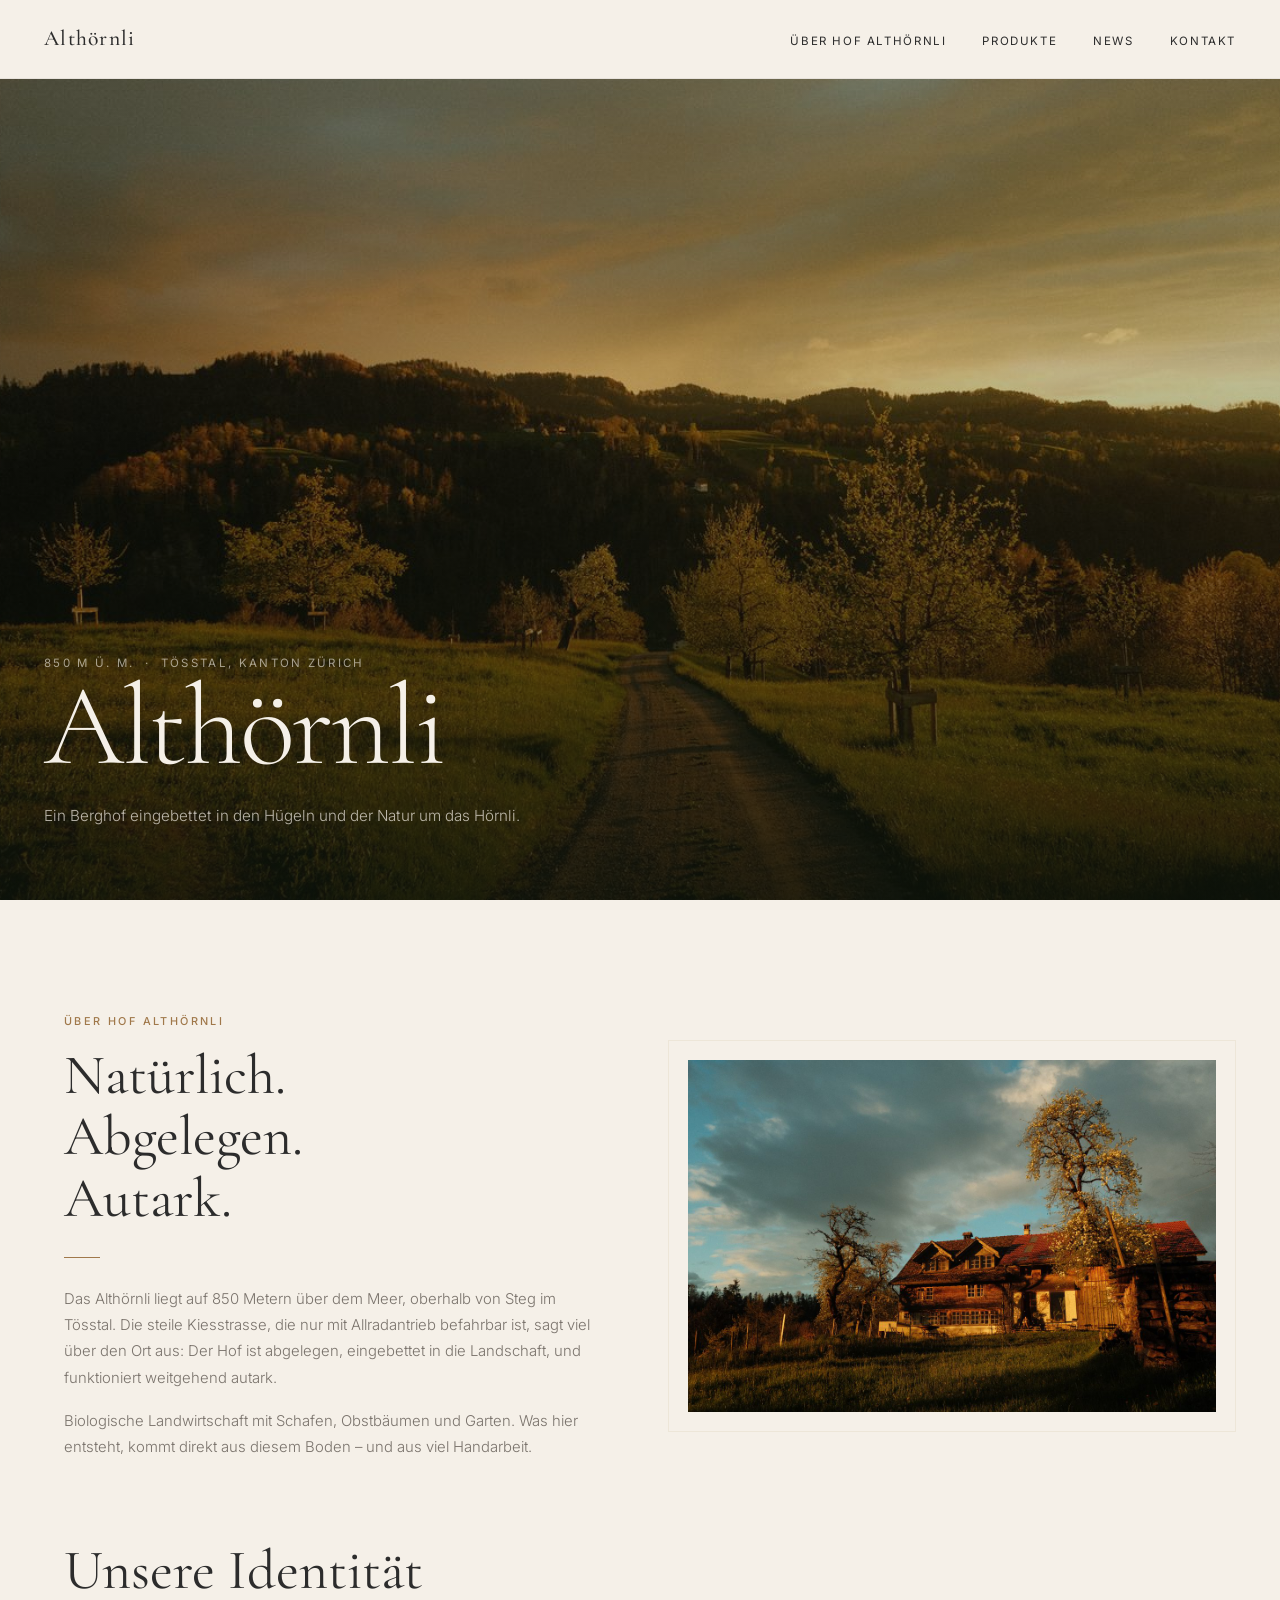
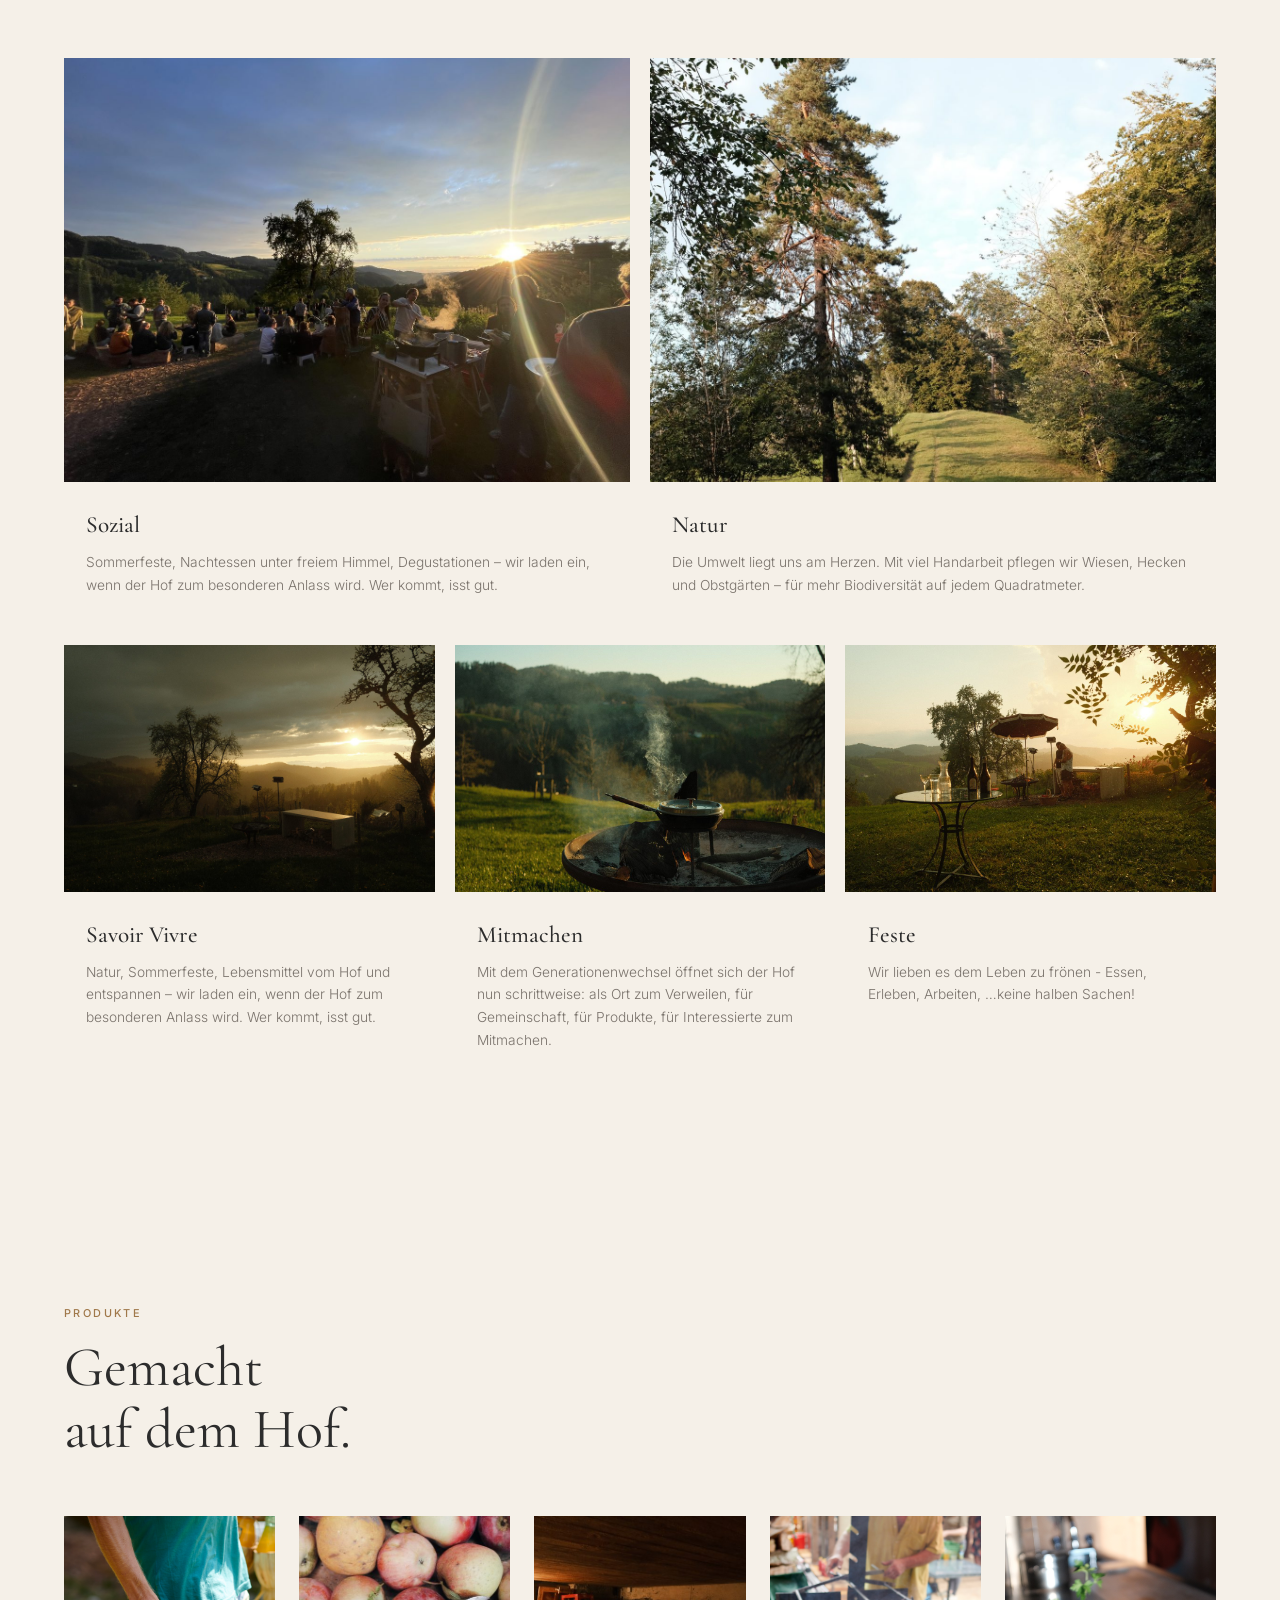
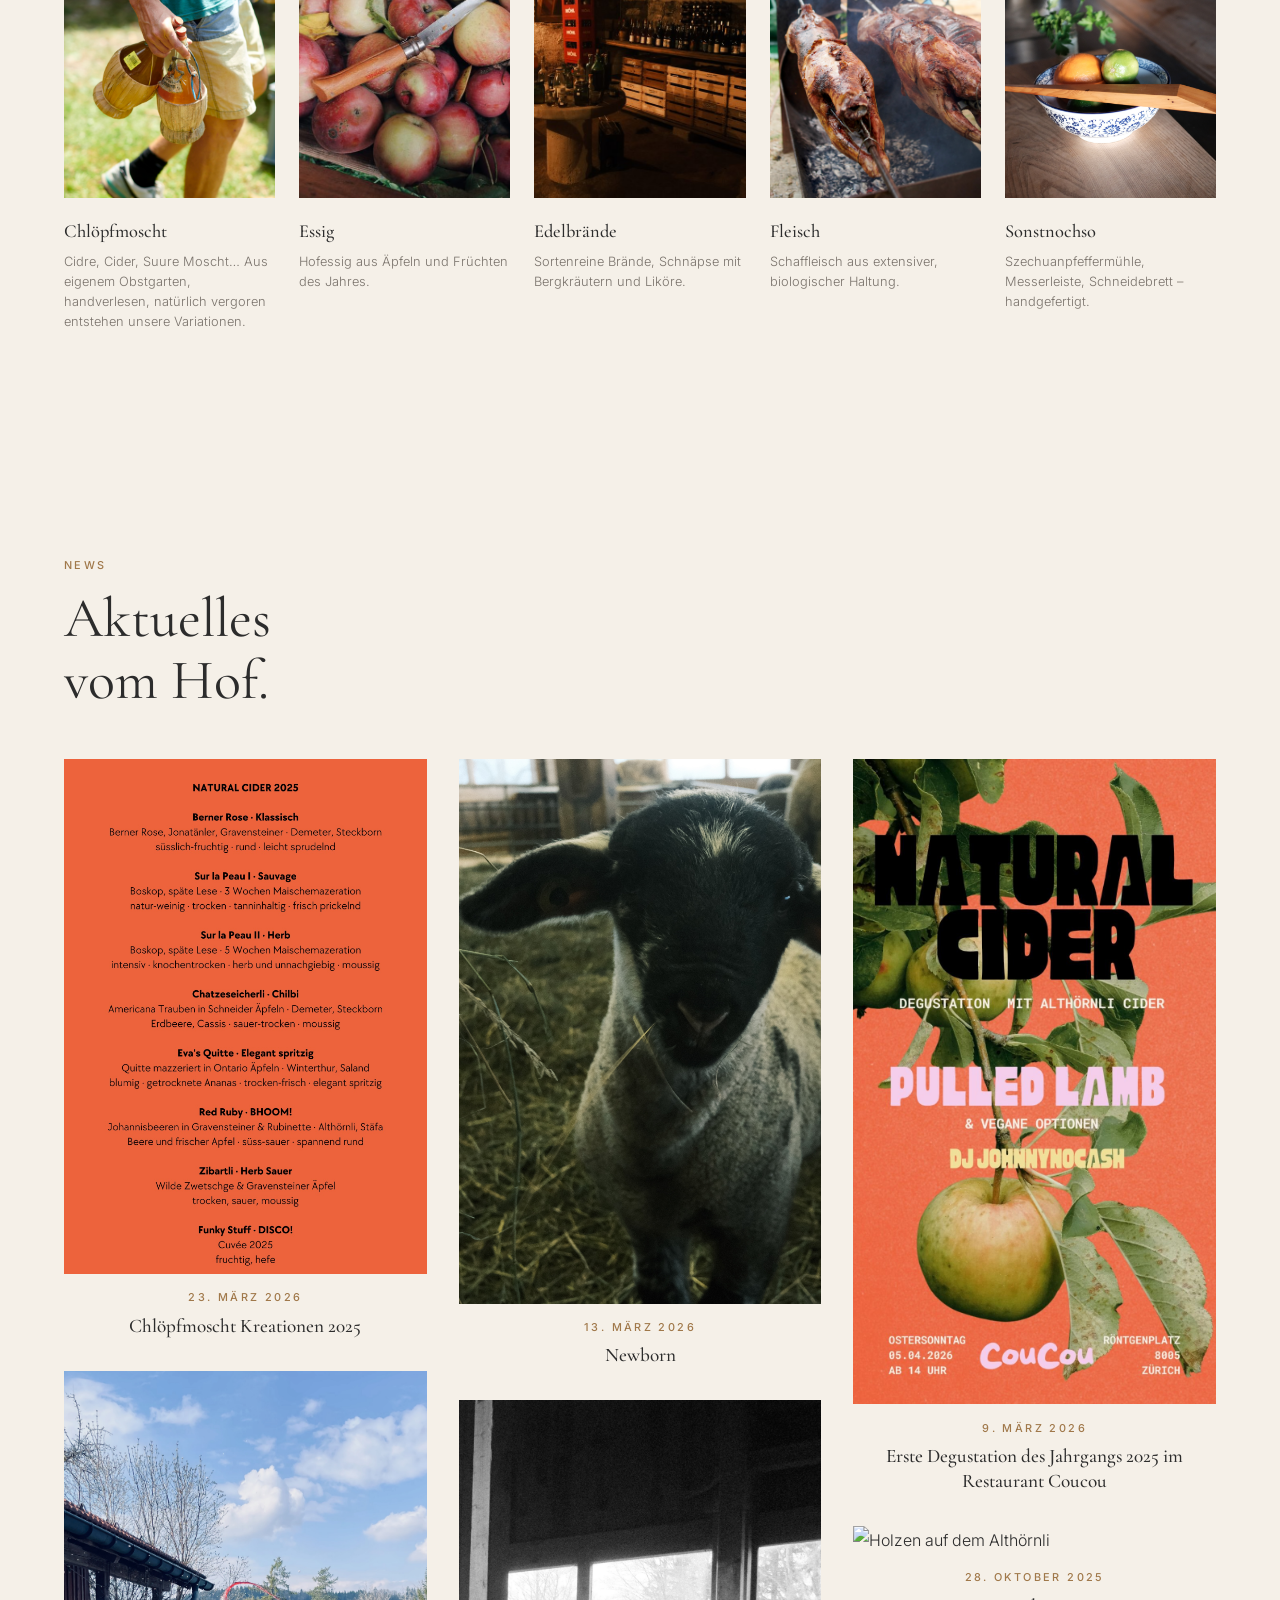
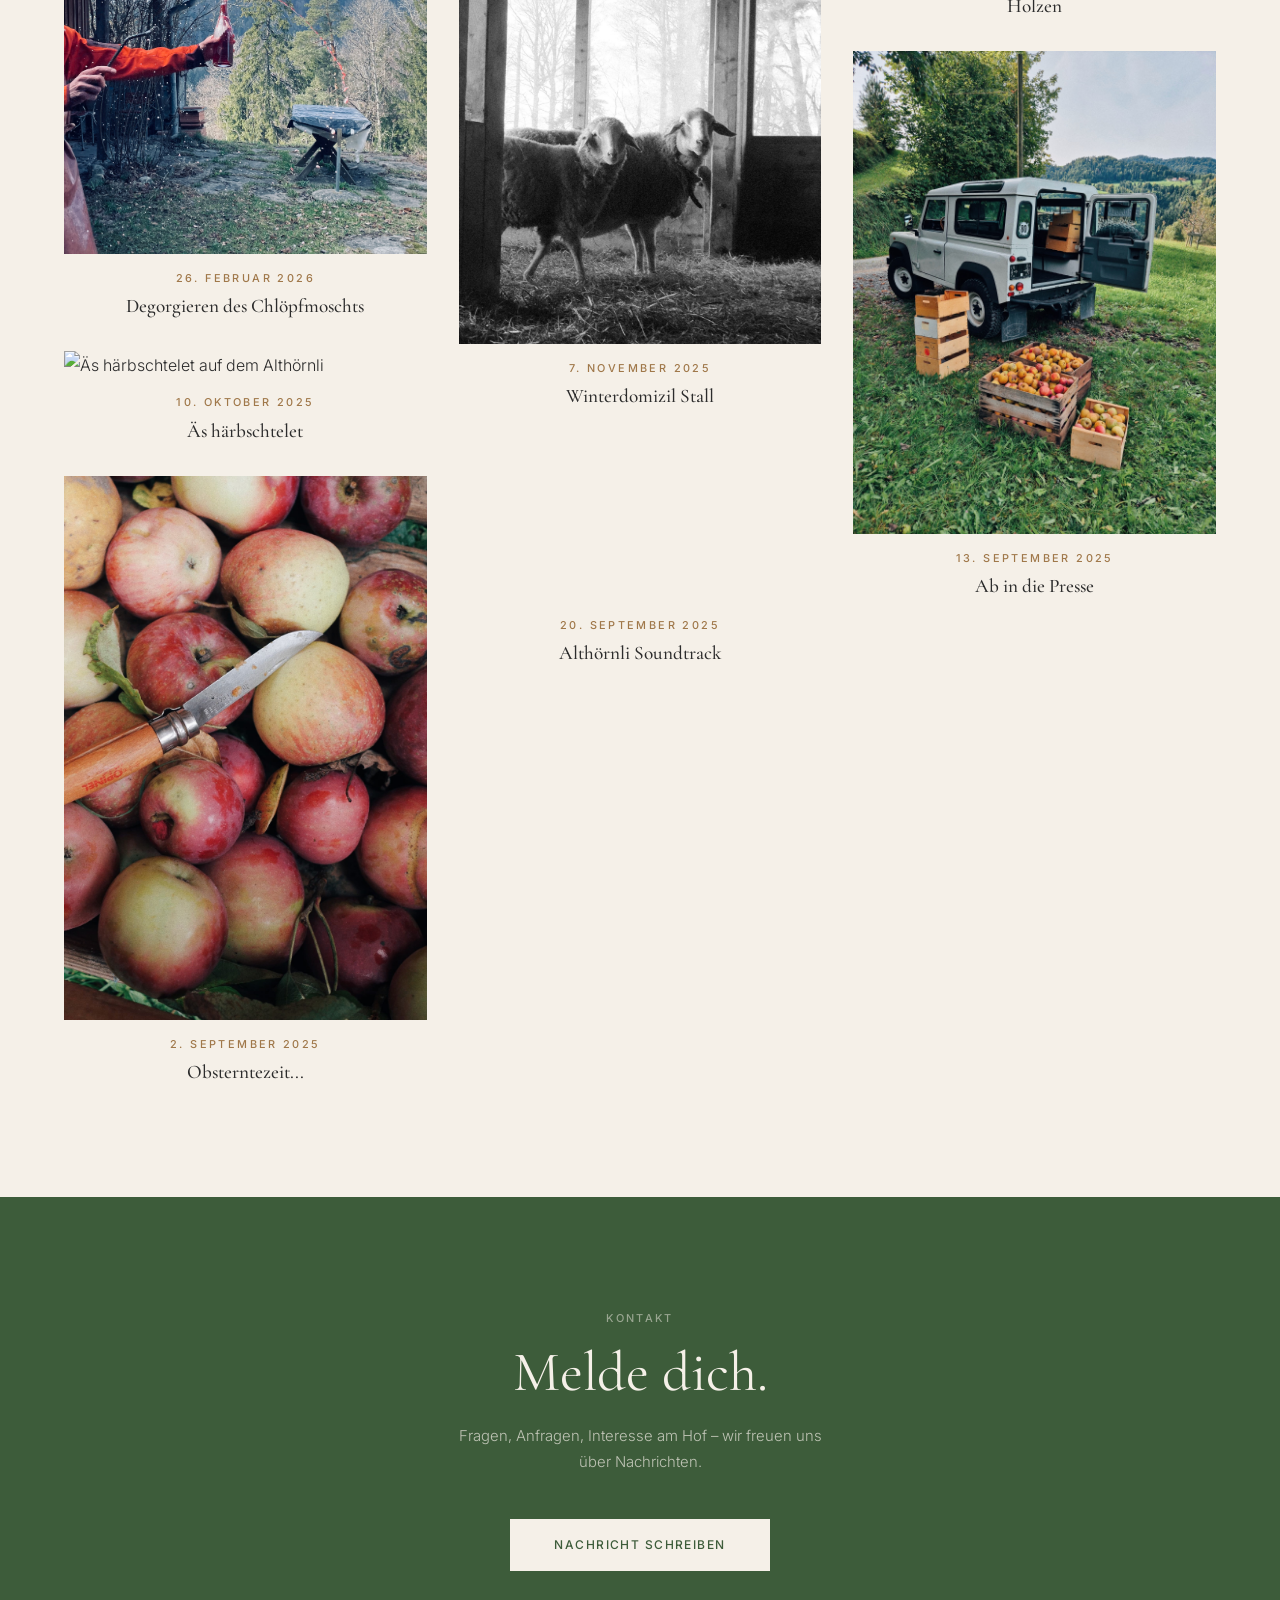
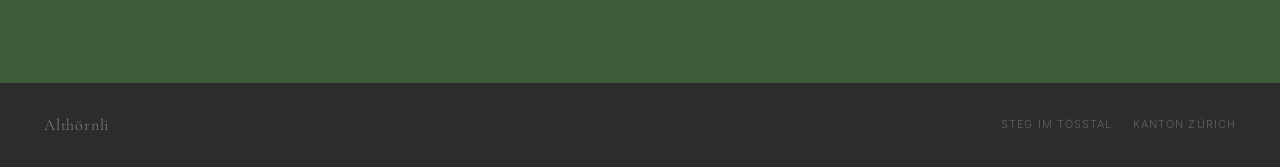
==== index.html @ 7e82c1b3 "Remove 'Hof als Ort zum Verweilen' eyebrow label Co-Authored-By: Claude Sonnet 4.6 <noreply@anthropi" ====
<!DOCTYPE html>
<html lang="de">
<head>
  <meta charset="UTF-8">
  <meta name="viewport" content="width=device-width, initial-scale=1.0">
  <title>Althörnli – Berghof im Tösstal</title>
  <link href="https://fonts.googleapis.com/css2?family=Cormorant+Garamond:ital,wght@0,300;0,400;0,500;0,600;1,300;1,400&family=Inter:wght@300;400;500&display=swap" rel="stylesheet">
  <link rel="stylesheet" href="css/style.css">
</head>
<body>

  <!-- ─ NAV ──────────────────────────────── -->
  <nav>
    <a href="#top" class="nav-logo">Althörnli</a>
    <ul class="nav-links">
      <li><a href="#hof">Über Hof Althörnli</a></li>
      <li><a href="#produkte">Produkte</a></li>
      <li><a href="#news">News</a></li>
      <li><a href="#kontakt">Kontakt</a></li>
    </ul>
    <button class="nav-hamburger" aria-label="Menü öffnen" aria-expanded="false" aria-controls="nav-links">
      <span></span><span></span><span></span>
    </button>
  </nav>


  <!-- ─ HERO ─────────────────────────────── -->
  <div class="hero" id="top">
    <div class="hero-img">
      <img src="images/hero-toesstal.jpg" alt="Blick über das Tösstal vom Althörnli">
    </div>
    <div class="hero-overlay"></div>
    <div class="hero-content">
      <span class="hero-eyebrow">850 m ü. M. &nbsp;·&nbsp; Tösstal, Kanton Zürich</span>
      <h1>Althörnli</h1>
      <p class="hero-sub">Ein Berghof eingebettet in den Hügeln und der Natur um das Hörnli.</p>
    </div>
  </div>


  <!-- ─ ÜBER HOF ALTHÖRNLI ────────────────── -->
  <div class="section" id="hof">
    <div class="hof-grid">
      <div class="hof-text">
        <span class="eyebrow">Über Hof Althörnli</span>
        <h2>Natürlich.<br>Abgelegen.<br>Autark.</h2>
        <div class="divider"></div>
        <p>Das Althörnli liegt auf 850 Metern über dem Meer, oberhalb von Steg im Tösstal. Die steile Kiesstrasse, die nur mit Allradantrieb befahrbar ist, sagt viel über den Ort aus: Der Hof ist abgelegen, eingebettet in die Landschaft, und funktioniert weitgehend autark.</p>
        <p>Biologische Landwirtschaft mit Schafen, Obstbäumen und Garten. Was hier entsteht, kommt direkt aus diesem Boden – und aus viel Handarbeit.</p>
      </div>
      <div class="hof-img">
        <div class="hof-img-wrap">
          <img src="images/hof-bauernhaus.jpg" alt="Das Althörnli Bauernhaus im Abendlicht">
        </div>
      </div>
    </div>
    <div class="verweilen-header">
      <h2>Unsere Identität</h2>
    </div>
    <div class="verweilen-grid">

      <div class="verweilen-card">
        <div class="verweilen-card-img">
          <img src="images/verweilen-veranstaltung.jpg" alt="Veranstaltung auf dem Althörnli">
        </div>
        <div class="verweilen-card-body">
          <h3>Sozial</h3>
          <p>Sommerfeste, Nachtessen unter freiem Himmel, Degustationen – wir laden ein, wenn der Hof zum besonderen Anlass wird. Wer kommt, isst gut.</p>
        </div>
      </div>

      <div class="verweilen-card">
        <div class="verweilen-card-img">
          <img src="images/verweilen-uebernachten.jpg" alt="Übernachten in der Natur Althörnli">
        </div>
        <div class="verweilen-card-body">
          <h3>Natur</h3>
          <p>Die Umwelt liegt uns am Herzen. Mit viel Handarbeit pflegen wir Wiesen, Hecken und Obstgärten – für mehr Biodiversität auf jedem Quadratmeter.</p>
        </div>
      </div>

      <div class="verweilen-card">
        <div class="verweilen-card-img">
          <img src="images/verweilen-hottub.jpg" alt="Hot Tub Althörnli">
        </div>
        <div class="verweilen-card-body">
          <h3>Savoir Vivre</h3>
          <p>Natur, Sommerfeste, Lebensmittel vom Hof und entspannen – wir laden ein, wenn der Hof zum besonderen Anlass wird. Wer kommt, isst gut.</p>
        </div>
      </div>

      <div class="verweilen-card">
        <div class="verweilen-card-img">
          <img src="images/verweilen-sommerbeiz.jpg" alt="Sommerbeiz Althörnli">
        </div>
        <div class="verweilen-card-body">
          <h3>Mitmachen</h3>
          <p>Mit dem Generationenwechsel öffnet sich der Hof nun schrittweise: als Ort zum Verweilen, für Gemeinschaft, für Produkte, für Interessierte zum Mitmachen.</p>
        </div>
      </div>

      <div class="verweilen-card">
        <div class="verweilen-card-img">
          <img src="images/verweilen-teamevents.jpg" alt="Team Events Althörnli">
        </div>
        <div class="verweilen-card-body">
          <h3>Feste</h3>
          <p>Wir lieben es dem Leben zu frönen - Essen, Erleben, Arbeiten, …keine halben Sachen!</p>
        </div>
      </div>

    </div>
  </div>


  <!-- ─ PRODUKTE ───────────────────────────── -->
  <div class="section-band" id="produkte">
    <div class="section-inner">
      <div class="produkte-header">
        <span class="eyebrow">Produkte</span>
        <h2>Gemacht<br>auf dem Hof.</h2>
      </div>
      <div class="produkte-grid">

        <div class="produkt-card">
          <div class="produkt-img">
            <img src="images/produkte-cider.jpg" alt="Chlöpfmoscht vom Althörnli" style="object-position: center top;">
          </div>
          <div class="produkt-name">Chlöpfmoscht</div>
          <div class="produkt-desc">Cidre, Cider, Suure Moscht… Aus eigenem Obstgarten, handverlesen, natürlich vergoren entstehen unsere Variationen.</div>
        </div>

        <div class="produkt-card">
          <div class="produkt-img">
            <img src="images/produkte-essig.jpg" alt="Äpfel für den Hofessig">
          </div>
          <div class="produkt-name">Essig</div>
          <div class="produkt-desc">Hofessig aus Äpfeln und Früchten des Jahres.</div>
        </div>

        <div class="produkt-card">
          <div class="produkt-img">
            <img src="images/produkte-edelbraende.jpg" alt="Keller Althörnli">
          </div>
          <div class="produkt-name">Edelbrände</div>
          <div class="produkt-desc">Sortenreine Brände, Schnäpse mit Bergkräutern und Liköre.</div>
        </div>

        <div class="produkt-card">
          <div class="produkt-img">
            <img src="images/produkte-fleisch.jpg" alt="Schafe Althörnli">
          </div>
          <div class="produkt-name">Fleisch</div>
          <div class="produkt-desc">Schaffleisch aus extensiver, biologischer Haltung.</div>
        </div>

        <div class="produkt-card">
          <div class="produkt-img">
            <img src="images/produkte-holzwerkzeug.jpg" alt="Handwerk Althörnli">
          </div>
          <div class="produkt-name">Sonstnochso</div>
          <div class="produkt-desc">Szechuanpfeffermühle, Messerleiste, Schneidebrett – handgefertigt.</div>
        </div>

      </div>
    </div>
  </div>


  <!-- ─ NEWS ──────────────────────────────── -->
  <div class="section-band" id="news">
    <div class="section-inner">
      <div class="news-header">
        <span class="eyebrow">News</span>
        <h2>Aktuelles<br>vom Hof.</h2>
      </div>
      <div class="news-items">

        <div class="news-item">
          <div class="news-flyer">
            <img src="images/news-cider-kreationen-2025.jpg" alt="Natural Chlöpfmoscht Kreationen 2025">
          </div>
          <div class="news-caption">
            <span class="news-date">23. März 2026</span>
            <span class="news-title">Chlöpfmoscht Kreationen 2025</span>
          </div>
        </div>

        <div class="news-item">
          <div class="news-flyer">
            <img src="images/news-newborn.jpg" alt="Newborn – Lamm auf dem Althörnli">
          </div>
          <div class="news-caption">
            <span class="news-date">13. März 2026</span>
            <span class="news-title">Newborn</span>
          </div>
        </div>

        <div class="news-item">
          <div class="news-flyer">
            <img src="images/news-cider-degustation.jpg" alt="Natural Chlöpfmoscht – Degustation mit Althörnli Chlöpfmoscht">
          </div>
          <div class="news-caption">
            <span class="news-date">9. März 2026</span>
            <span class="news-title">Erste Degustation des Jahrgangs 2025 im Restaurant Coucou</span>
          </div>
        </div>

        <div class="news-item">
          <div class="news-flyer">
            <img src="images/news-degorgieren.jpg" alt="Degorgieren des Chlöpfmoschts – Althörnli">
          </div>
          <div class="news-caption">
            <span class="news-date">26. Februar 2026</span>
            <span class="news-title">Degorgieren des Chlöpfmoschts</span>
          </div>
        </div>

        <div class="news-item">
          <div class="news-flyer">
            <img src="images/news-winterdomizil-stall.jpg" alt="Winterdomizil Stall – Schafe auf dem Althörnli">
          </div>
          <div class="news-caption">
            <span class="news-date">7. November 2025</span>
            <span class="news-title">Winterdomizil Stall</span>
          </div>
        </div>

        <div class="news-item">
          <div class="news-flyer">
            <img src="images/news-holzen.jpg" alt="Holzen auf dem Althörnli">
          </div>
          <div class="news-caption">
            <span class="news-date">28. Oktober 2025</span>
            <span class="news-title">Holzen</span>
          </div>
        </div>

        <div class="news-item">
          <div class="news-flyer">
            <img src="images/news-haerbschtelet.jpg" alt="Äs härbschtelet auf dem Althörnli">
          </div>
          <div class="news-caption">
            <span class="news-date">10. Oktober 2025</span>
            <span class="news-title">Äs härbschtelet</span>
          </div>
        </div>

        <div class="news-item">
          <div class="news-flyer news-flyer--spotify">
            <iframe data-testid="embed-iframe" style="border-radius:12px" src="https://open.spotify.com/embed/playlist/5U7f1L9vTq5b2syCWH6PdK?utm_source=generator&theme=0" width="100%" height="152" frameBorder="0" allowfullscreen="" allow="autoplay; clipboard-write; encrypted-media; fullscreen; picture-in-picture" loading="lazy"></iframe>
          </div>
          <div class="news-caption">
            <span class="news-date">20. September 2025</span>
            <span class="news-title">Althörnli Soundtrack</span>
          </div>
        </div>

        <div class="news-item">
          <div class="news-flyer">
            <img src="images/news-ab-in-die-presse.jpg" alt="Ab in die Presse – Apfelernte Althörnli">
          </div>
          <div class="news-caption">
            <span class="news-date">13. September 2025</span>
            <span class="news-title">Ab in die Presse</span>
          </div>
        </div>

        <div class="news-item">
          <div class="news-flyer">
            <img src="images/news-obsterntezeit.jpg" alt="Obsterntezeit – Äpfel vom Althörnli">
          </div>
          <div class="news-caption">
            <span class="news-date">2. September 2025</span>
            <span class="news-title">Obsterntezeit...</span>
          </div>
        </div>

      </div>
    </div>
  </div>


  <!-- ─ KONTAKT ────────────────────────────── -->
  <div class="kontakt-band" id="kontakt">
    <div class="kontakt-inner">
      <span class="eyebrow">Kontakt</span>
      <h2>Melde dich.</h2>
      <p>Fragen, Anfragen, Interesse am Hof – wir freuen uns über Nachrichten.</p>
      <a href="#" class="btn" id="mail-btn">Nachricht schreiben</a>
      <script>
        document.getElementById('mail-btn').addEventListener('click', function(e) {
          e.preventDefault();
          var u = 'je.pellaton'; var d = 'icloud.com';
          window.location.href = 'mailto:' + u + '@' + d;
        });
      </script>
    </div>
  </div>


  <script>
    (function() {
      var grid = document.querySelector('.news-items');
      var items = Array.from(grid.children);
      var numCols = window.innerWidth <= 720 ? 1 : 3;
      var cols = [];
      for (var i = 0; i < numCols; i++) {
        var col = document.createElement('div');
        col.className = 'news-col';
        cols.push(col);
        grid.appendChild(col);
      }
      items.forEach(function(item, i) {
        cols[i % numCols].appendChild(item);
      });
    })();
  </script>

  <!-- ─ FOOTER ─────────────────────────────── -->
  <footer>
    <span class="footer-logo">Althörnli</span>
    <span class="footer-loc">Steg im Tösstal &nbsp;·&nbsp; Kanton Zürich</span>
  </footer>

  <script>
    const btn = document.querySelector('.nav-hamburger');
    const links = document.querySelector('.nav-links');
    btn.addEventListener('click', () => {
      const open = links.classList.toggle('is-open');
      btn.classList.toggle('is-open', open);
      btn.setAttribute('aria-expanded', open);
    });
    links.querySelectorAll('a').forEach(a => a.addEventListener('click', () => {
      links.classList.remove('is-open');
      btn.classList.remove('is-open');
      btn.setAttribute('aria-expanded', false);
    }));
  </script>
</body>
</html>
---- css/style.css ----
*, *::before, *::after { box-sizing: border-box; margin: 0; padding: 0; }

:root {
  --cream:      #F5F0E8;
  --cream-dark: #EDE6D8;
  --dark:       #2C2C2C;
  --green:      #3D5C3A;
  --brown:      #A0784A;
  --muted:      #7A736C;
  --white:      #FDFAF6;
}

html { scroll-behavior: smooth; }

body {
  font-family: 'Inter', sans-serif;
  background-color: var(--cream);
  color: var(--dark);
  font-size: 16px;
  line-height: 1.75;
  font-weight: 300;
  -webkit-font-smoothing: antialiased;
}

/* ─── NAV ─────────────────────────────── */
nav {
  position: fixed;
  top: 0; left: 0; right: 0;
  z-index: 100;
  display: flex;
  justify-content: space-between;
  align-items: center;
  padding: 1.25rem 2.75rem;
  background-color: var(--cream);
  border-bottom: 1px solid rgba(44,44,44,0.07);
}

.nav-logo {
  font-family: 'Cormorant Garamond', serif;
  font-size: 1.35rem;
  font-weight: 500;
  letter-spacing: 0.06em;
  color: var(--dark);
  text-decoration: none;
}

.nav-links {
  display: flex;
  gap: 2.25rem;
  list-style: none;
}

.nav-links a {
  text-decoration: none;
  color: var(--dark);
  font-size: 0.72rem;
  letter-spacing: 0.14em;
  text-transform: uppercase;
  font-weight: 400;
  transition: color 0.2s;
}

.nav-links a:hover { color: var(--green); }

.nav-hamburger {
  display: none;
  flex-direction: column;
  justify-content: space-between;
  width: 22px;
  height: 16px;
  background: none;
  border: none;
  cursor: pointer;
  padding: 0;
}

.nav-hamburger span {
  display: block;
  width: 100%;
  height: 1.5px;
  background-color: var(--dark);
  transition: transform 0.25s, opacity 0.25s;
}

.nav-hamburger.is-open span:nth-child(1) { transform: translateY(7.25px) rotate(45deg); }
.nav-hamburger.is-open span:nth-child(2) { opacity: 0; }
.nav-hamburger.is-open span:nth-child(3) { transform: translateY(-7.25px) rotate(-45deg); }

/* ─── HERO ────────────────────────────── */
.hero {
  height: 100vh;
  min-height: 640px;
  display: flex;
  flex-direction: column;
  justify-content: flex-end;
  padding: 0 2.75rem 4.5rem;
  position: relative;
  overflow: hidden;
}

.hero-img {
  position: absolute;
  inset: 0;
}

.hero-img img {
  width: 100%;
  height: 100%;
  object-fit: cover;
  object-position: center 40%;
  display: block;
}

.hero-overlay {
  position: absolute;
  inset: 0;
  background: linear-gradient(
    to top,
    rgba(12,18,10,0.85) 0%,
    rgba(12,18,10,0.3) 50%,
    rgba(12,18,10,0.05) 100%
  );
}

.hero-content {
  position: relative;
  z-index: 2;
  max-width: 780px;
}

.hero-eyebrow {
  font-size: 0.72rem;
  letter-spacing: 0.2em;
  text-transform: uppercase;
  color: rgba(245,240,232,0.6);
  margin-bottom: 1rem;
  font-weight: 400;
}

.hero h1 {
  font-family: 'Cormorant Garamond', serif;
  font-size: clamp(4rem, 9vw, 8.5rem);
  font-weight: 300;
  line-height: 0.9;
  color: #F5F0E8;
  letter-spacing: -0.02em;
  margin-bottom: 1.5rem;
}

.hero-sub {
  font-size: 0.95rem;
  color: rgba(245,240,232,0.72);
  font-weight: 300;
  max-width: 600px;
  line-height: 1.65;
}

/* ─── SHARED ──────────────────────────── */
.eyebrow {
  font-size: 0.68rem;
  letter-spacing: 0.22em;
  text-transform: uppercase;
  color: var(--brown);
  font-weight: 500;
  display: block;
  margin-bottom: 0.85rem;
}

.divider {
  width: 36px;
  height: 1px;
  background-color: var(--brown);
  margin: 1.75rem 0;
}

h2 {
  font-family: 'Cormorant Garamond', serif;
  font-size: clamp(2.4rem, 4.5vw, 3.5rem);
  font-weight: 400;
  line-height: 1.1;
  color: var(--dark);
}

/* ─── SECTIONS ────────────────────────── */
.section {
  padding: 7rem 2.75rem;
  max-width: 1240px;
  margin: 0 auto;
}

.section-band {
  background-color: var(--cream);
  padding: 7rem 0;
}

.section-band .section-inner {
  max-width: 1240px;
  margin: 0 auto;
  padding: 0 2.75rem;
}

/* ─── ÜBER DEN HOF ────────────────────── */
.hof-grid {
  display: grid;
  grid-template-columns: 1fr 1fr;
  gap: 6rem;
  align-items: center;
}

.hof-text p {
  color: var(--muted);
  font-size: 0.93rem;
  margin-bottom: 1.1rem;
}

.hof-text p:last-child { margin-bottom: 0; }

.hof-img { position: relative; }

.hof-img::before {
  content: '';
  position: absolute;
  inset: -1.25rem;
  border: 1px solid var(--cream-dark);
  pointer-events: none;
  z-index: 0;
}

.hof-img-wrap {
  position: relative;
  z-index: 1;
  overflow: hidden;
  aspect-ratio: 3/2;
}

.hof-img-wrap img {
  width: 100%;
  height: 100%;
  object-fit: cover;
  object-position: center 60%;
  display: block;
}

/* ─── NEWS ────────────────────────────── */
.news-header {
  max-width: 560px;
  margin-bottom: 3rem;
}

.news-items {
  display: flex;
  gap: 2rem;
  align-items: flex-start;
}

.news-col {
  flex: 1;
  display: flex;
  flex-direction: column;
  gap: 2rem;
}

.news-item {
  display: flex;
  flex-direction: column;
}

.news-flyer {
  width: 100%;
  overflow: hidden;
}

.news-flyer img {
  width: 100%;
  height: auto;
  display: block;
  transition: transform 0.5s ease;
}

.news-item:hover .news-flyer img { transform: scale(1.03); }

.news-flyer--spotify { overflow: visible; }

.news-caption {
  padding: 0.9rem 0 0;
  text-align: center;
}

.news-date {
  font-size: 0.68rem;
  letter-spacing: 0.22em;
  text-transform: uppercase;
  color: var(--brown);
  font-weight: 500;
  display: block;
  margin-bottom: 0.4rem;
}

.news-title {
  font-family: 'Cormorant Garamond', serif;
  font-size: 1.2rem;
  font-weight: 500;
  color: var(--dark);
  display: block;
  line-height: 1.3;
}

/* ─── VERWEILEN ───────────────────────── */
.verweilen-header {
  max-width: 560px;
  margin-top: 5rem;
  margin-bottom: 3.5rem;
}

.verweilen-grid {
  display: grid;
  grid-template-columns: repeat(6, 1fr);
  gap: 1.25rem;
}

.verweilen-card:nth-child(1),
.verweilen-card:nth-child(2) { grid-column: span 3; }

.verweilen-card:nth-child(3),
.verweilen-card:nth-child(4),
.verweilen-card:nth-child(5) { grid-column: span 2; }

.verweilen-card {
  overflow: hidden;
  display: flex;
  flex-direction: column;
  background-color: var(--cream);
}

.verweilen-card-img { overflow: hidden; flex-shrink: 0; }

.verweilen-card:nth-child(1) .verweilen-card-img,
.verweilen-card:nth-child(2) .verweilen-card-img { aspect-ratio: 4/3; }

.verweilen-card:nth-child(3) .verweilen-card-img,
.verweilen-card:nth-child(4) .verweilen-card-img,
.verweilen-card:nth-child(5) .verweilen-card-img { aspect-ratio: 3/2; }

.verweilen-card-img img {
  width: 100%;
  height: 100%;
  object-fit: cover;
  display: block;
  transition: transform 0.5s ease;
}

.verweilen-card:hover .verweilen-card-img img { transform: scale(1.03); }

.verweilen-card-body { padding: 1.4rem 1.4rem 1.8rem; flex: 1; }

.verweilen-card h3 {
  font-family: 'Cormorant Garamond', serif;
  font-size: 1.45rem;
  font-weight: 500;
  margin-bottom: 0.35rem;
  color: var(--dark);
}

.verweilen-card p {
  font-size: 0.86rem;
  color: var(--muted);
  line-height: 1.65;
}

/* ─── PRODUKTE ────────────────────────── */
.produkte-header {
  max-width: 560px;
  margin-bottom: 3.5rem;
}

.produkte-grid {
  display: grid;
  grid-template-columns: repeat(5, 1fr);
  gap: 1.5rem;
}

.produkt-img {
  aspect-ratio: 3/4;
  overflow: hidden;
  margin-bottom: 1.1rem;
}

.produkt-img img {
  width: 100%;
  height: 100%;
  object-fit: cover;
  display: block;
  transition: transform 0.5s ease;
}

.produkt-card:hover .produkt-img img { transform: scale(1.04); }

.produkt-name {
  font-family: 'Cormorant Garamond', serif;
  font-size: 1.15rem;
  font-weight: 500;
  color: var(--dark);
  margin-bottom: 0.3rem;
}

.produkt-desc {
  font-size: 0.8rem;
  color: var(--muted);
  line-height: 1.55;
}

/* ─── KONTAKT ─────────────────────────── */
.kontakt-band {
  background-color: var(--green);
  padding: 7rem 2.75rem;
  text-align: center;
}

.kontakt-inner { max-width: 560px; margin: 0 auto; }

.kontakt-band .eyebrow { color: rgba(245,240,232,0.5); }

.kontakt-band h2 { color: var(--cream); margin-bottom: 1.25rem; }

.kontakt-band p {
  color: rgba(245,240,232,0.7);
  font-size: 0.93rem;
  margin-bottom: 2.75rem;
  max-width: 380px;
  margin-left: auto;
  margin-right: auto;
}

.btn {
  display: inline-block;
  padding: 0.95rem 2.75rem;
  background-color: var(--cream);
  color: var(--green);
  text-decoration: none;
  font-size: 0.75rem;
  letter-spacing: 0.12em;
  text-transform: uppercase;
  font-weight: 500;
  transition: background-color 0.22s, color 0.22s;
}

.btn:hover { background-color: var(--dark); color: var(--cream); }

/* ─── FOOTER ──────────────────────────── */
footer {
  background-color: var(--dark);
  padding: 1.75rem 2.75rem;
  display: flex;
  justify-content: space-between;
  align-items: center;
}

.footer-logo {
  font-family: 'Cormorant Garamond', serif;
  font-size: 1rem;
  color: rgba(245,240,232,0.45);
  letter-spacing: 0.05em;
}

.footer-loc {
  font-size: 0.68rem;
  color: rgba(245,240,232,0.28);
  letter-spacing: 0.1em;
  text-transform: uppercase;
}

/* ─── RESPONSIVE ──────────────────────── */
@media (max-width: 1000px) {
  .hof-grid { grid-template-columns: 1fr; gap: 3rem; }
  .hof-img { order: -1; }
  .hof-img::before { display: none; }
  .produkte-grid { grid-template-columns: repeat(3, 1fr); }
  .verweilen-card:nth-child(3),
  .verweilen-card:nth-child(4),
  .verweilen-card:nth-child(5) { grid-column: span 3; }
  .news-items { gap: 1.5rem; }
  .news-col { gap: 1.5rem; }
}

@media (max-width: 720px) {
  nav { padding: 1rem 1.5rem; }
  .nav-hamburger { display: flex; }
  .nav-links {
    display: none;
    position: fixed;
    top: 57px; left: 0; right: 0;
    background-color: var(--cream);
    border-bottom: 1px solid rgba(44,44,44,0.07);
    flex-direction: column;
    gap: 0;
    padding: 0.5rem 0 1rem;
  }
  .nav-links.is-open { display: flex; }
  .nav-links li a {
    display: block;
    padding: 0.75rem 1.5rem;
  }
  .hero { padding: 0 1.5rem 3rem; }
  .section { padding: 4.5rem 1.5rem; }
  .section-band { padding: 4.5rem 0; }
  .section-band .section-inner { padding: 0 1.5rem; }
  .verweilen-grid { grid-template-columns: 1fr; }
  .verweilen-card:nth-child(n) { grid-column: span 1; }
  .produkte-grid { grid-template-columns: repeat(2, 1fr); }
  .news-items { flex-direction: column; }
  .news-col { gap: 1.5rem; }
  .kontakt-band { padding: 4.5rem 1.5rem; }
  footer { flex-direction: column; gap: 0.4rem; text-align: center; padding: 1.5rem; }
}
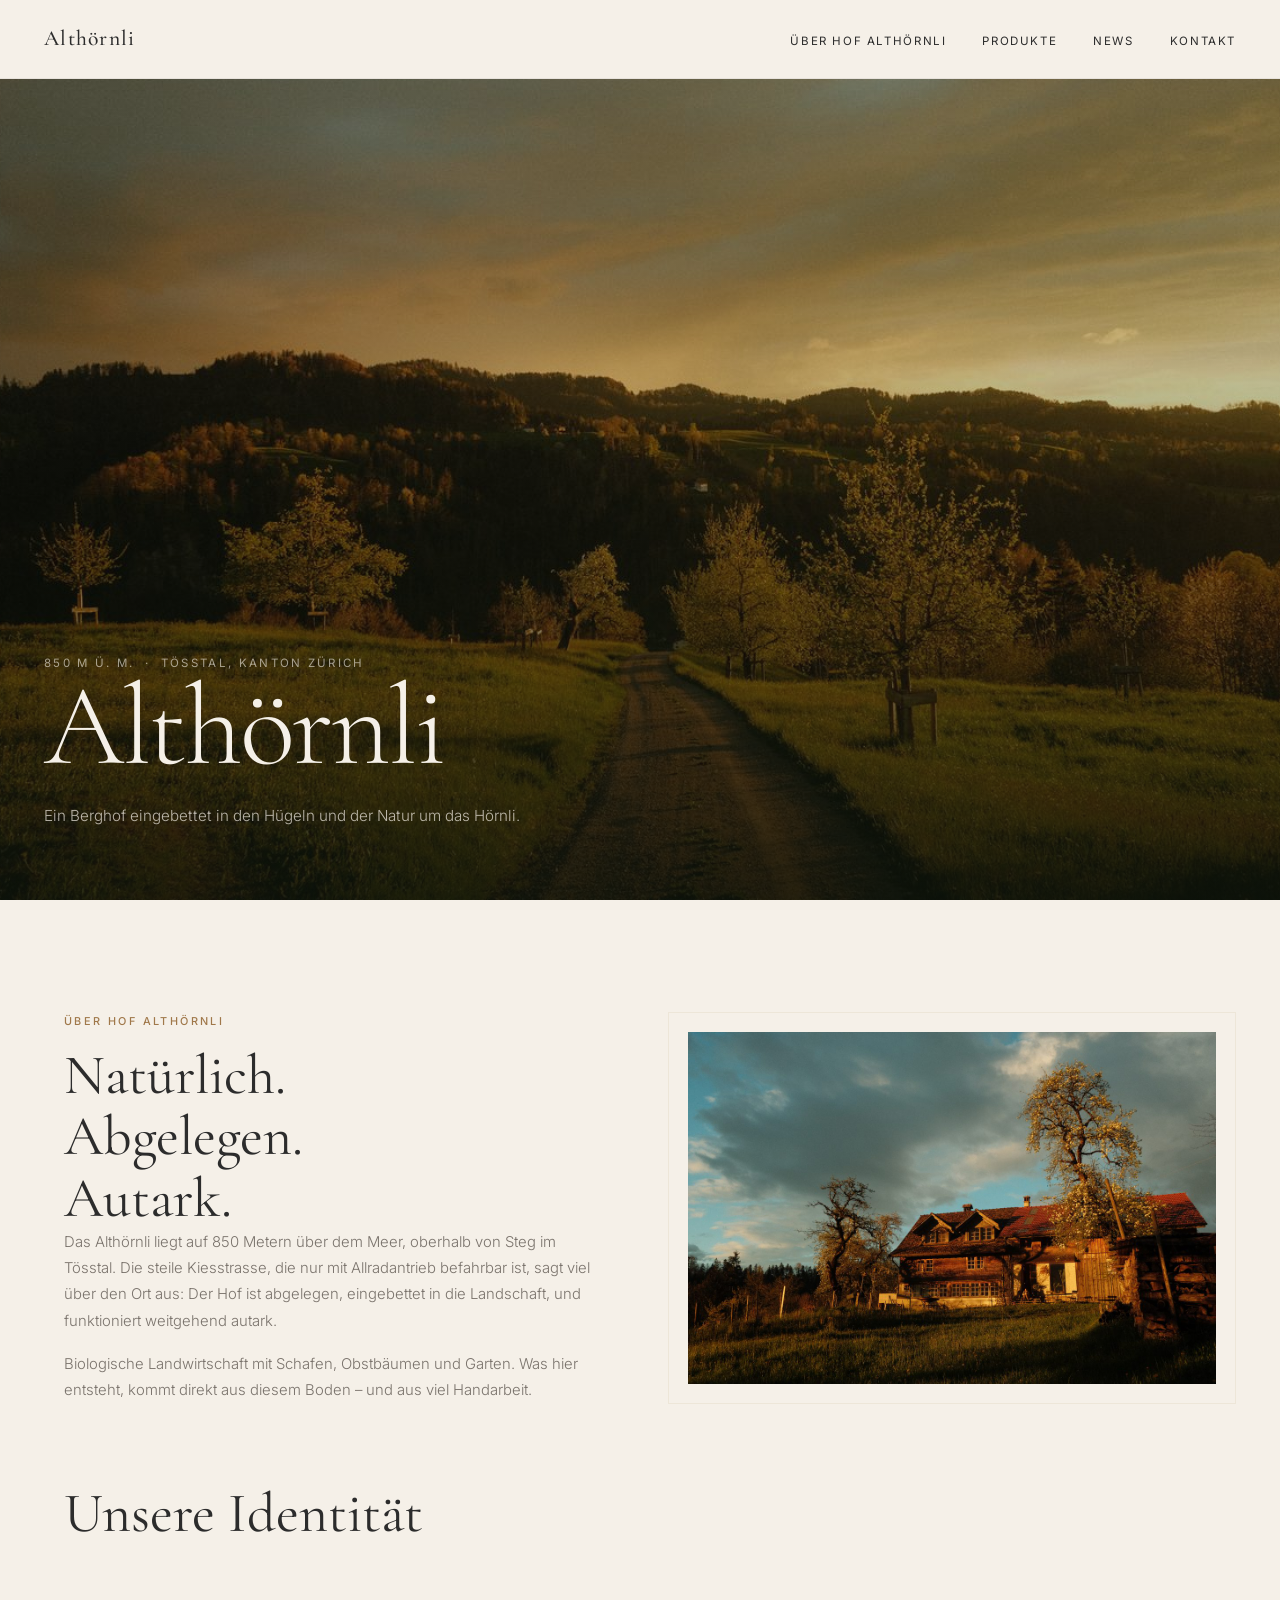
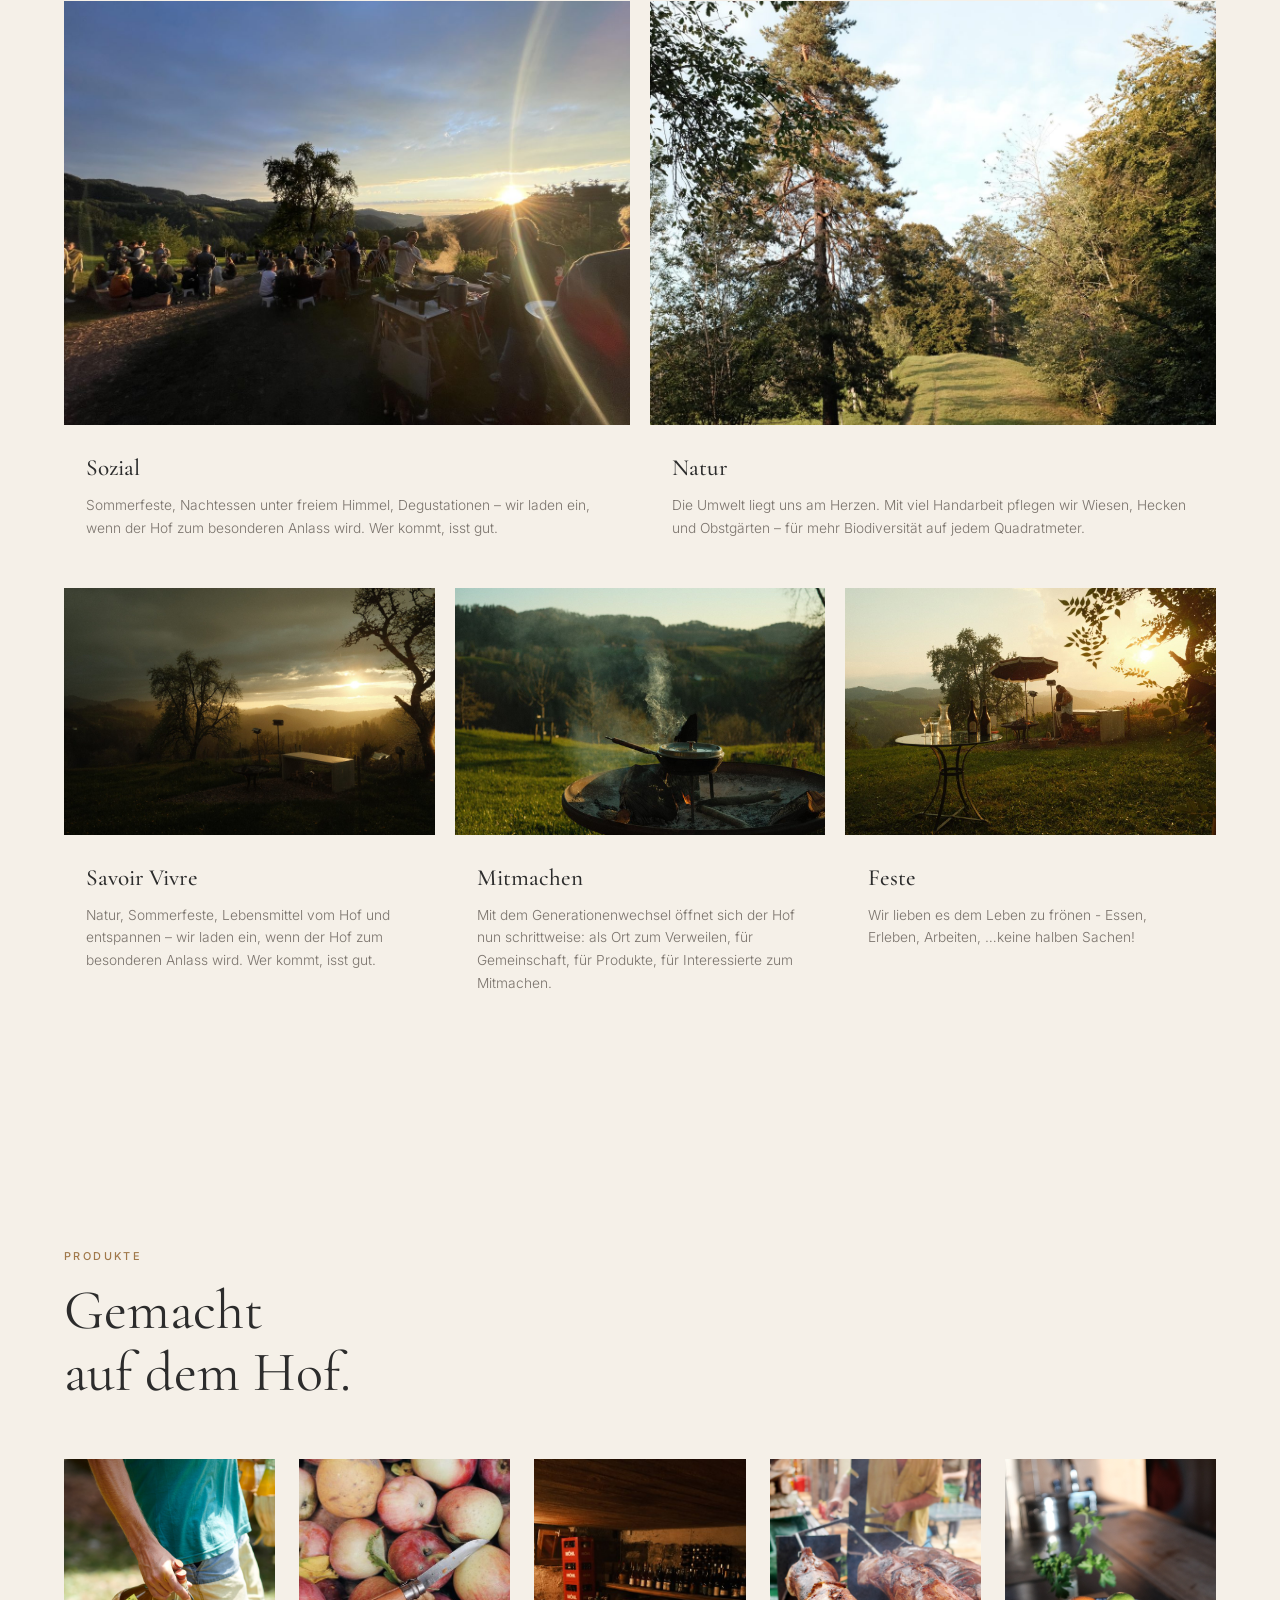
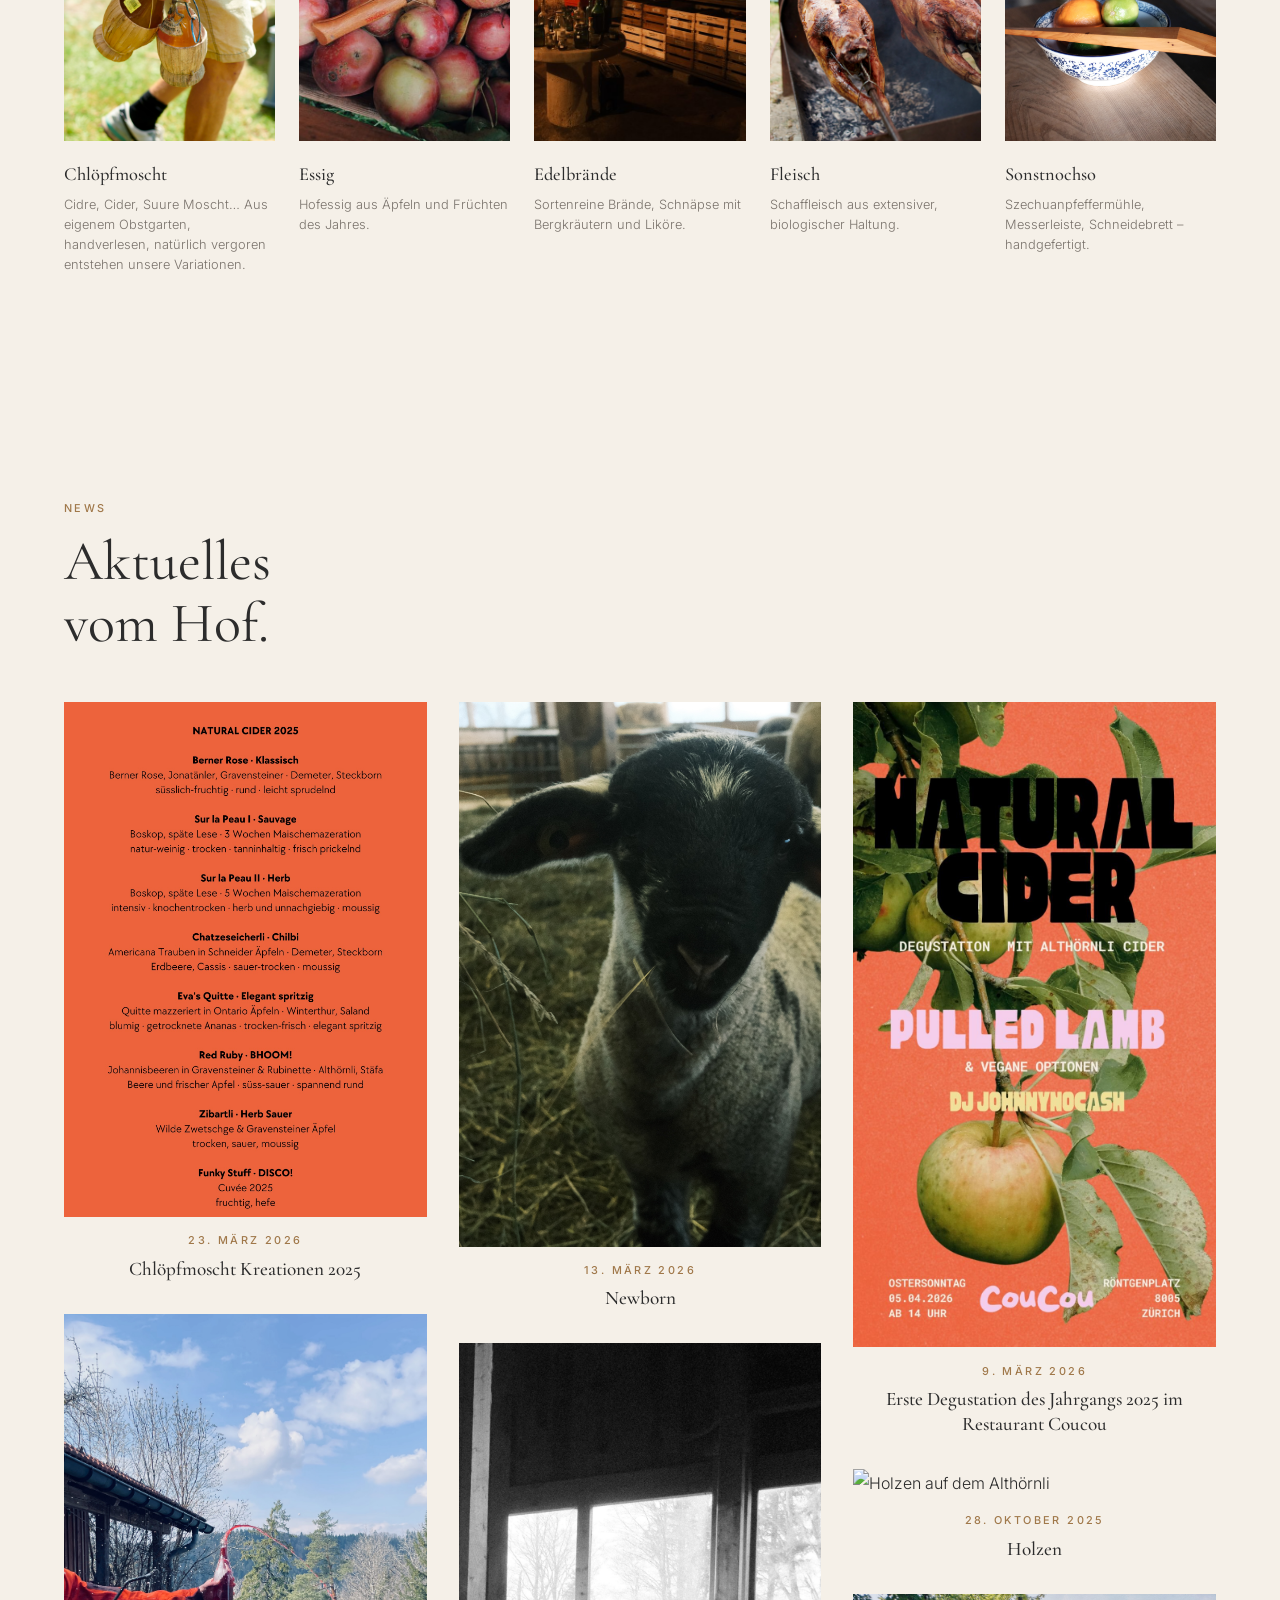
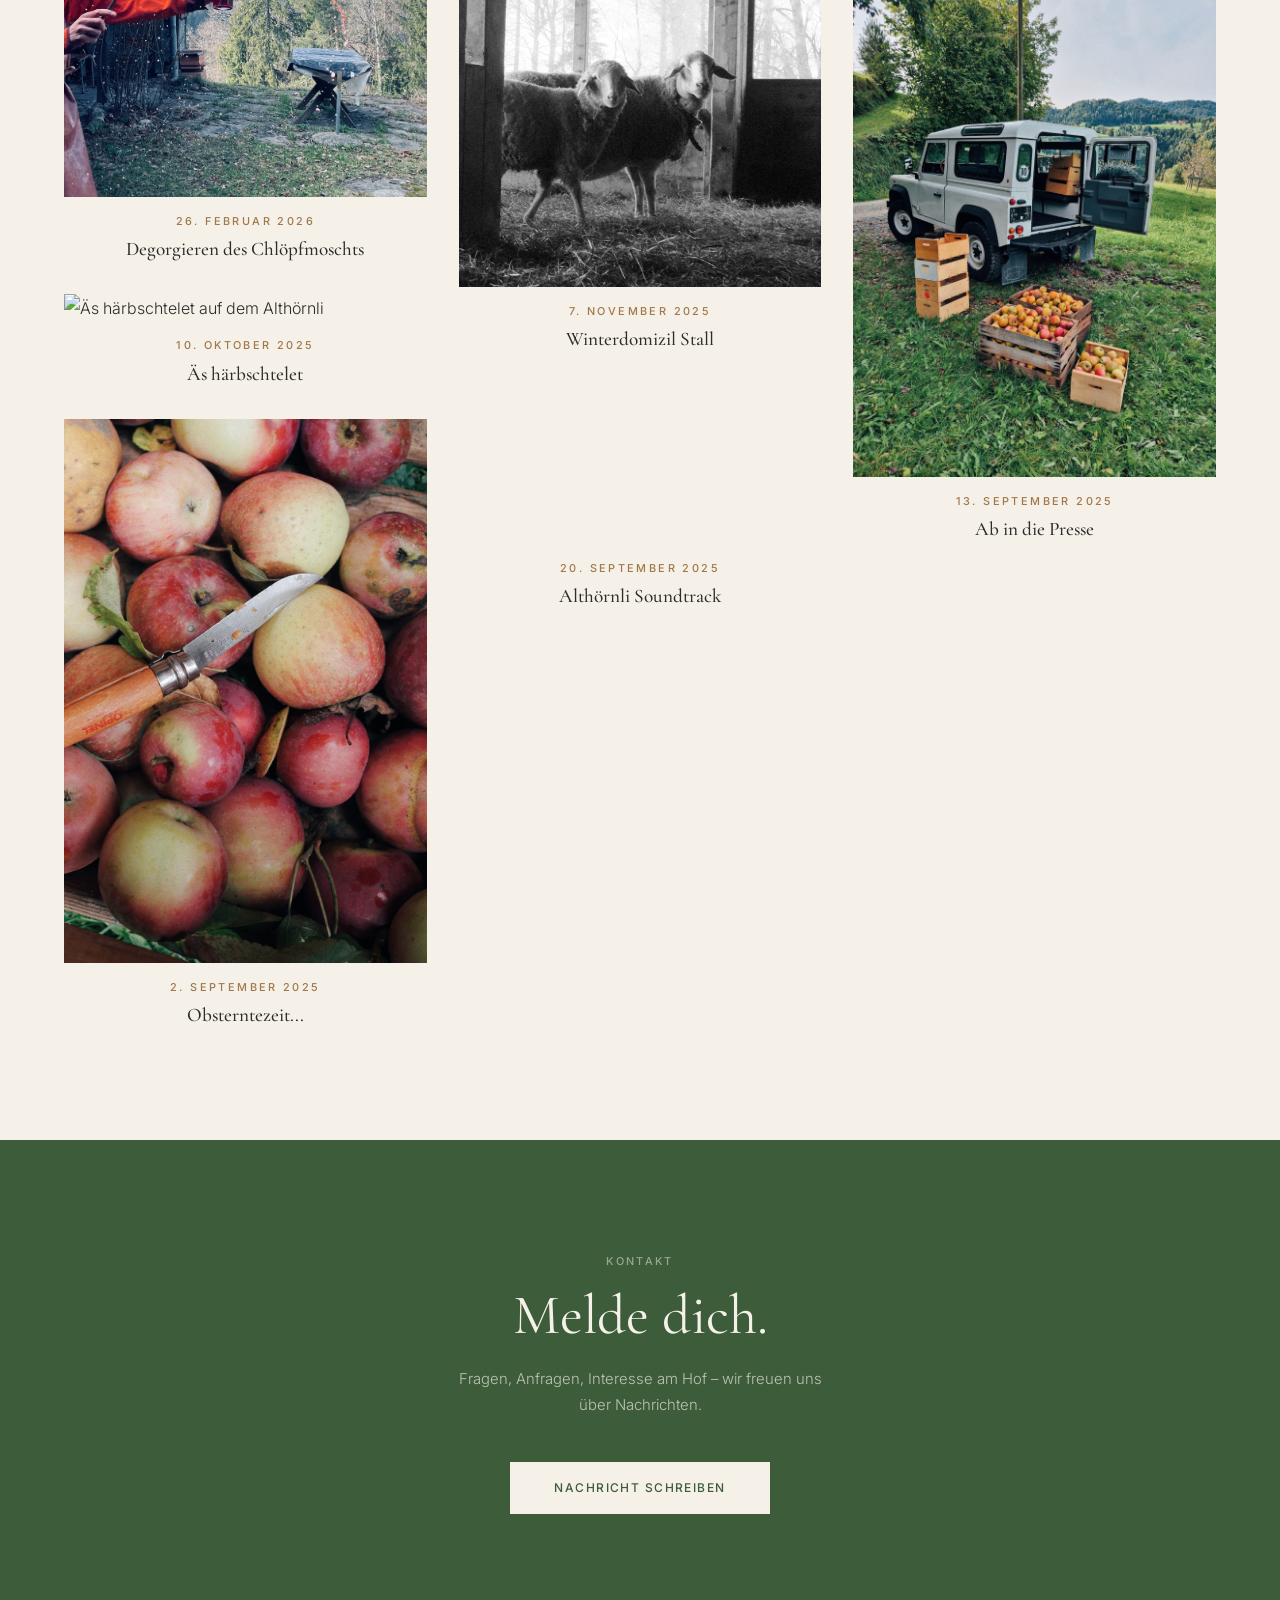
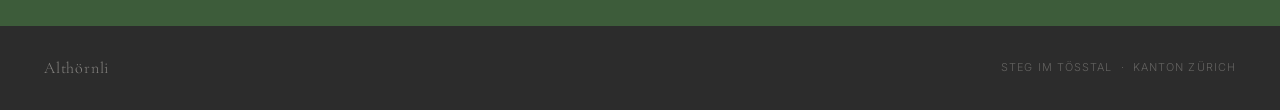
==== commit 4be6c426: "Remove divider line in Hof section Co-Authored-By: Claude Sonnet 4.6 <noreply@anthropic.com>" ====
--- a/index.html
+++ b/index.html
@@ -44,7 +44,6 @@
       <div class="hof-text">
         <span class="eyebrow">Über Hof Althörnli</span>
         <h2>Natürlich.<br>Abgelegen.<br>Autark.</h2>
-        <div class="divider"></div>
         <p>Das Althörnli liegt auf 850 Metern über dem Meer, oberhalb von Steg im Tösstal. Die steile Kiesstrasse, die nur mit Allradantrieb befahrbar ist, sagt viel über den Ort aus: Der Hof ist abgelegen, eingebettet in die Landschaft, und funktioniert weitgehend autark.</p>
         <p>Biologische Landwirtschaft mit Schafen, Obstbäumen und Garten. Was hier entsteht, kommt direkt aus diesem Boden – und aus viel Handarbeit.</p>
       </div>
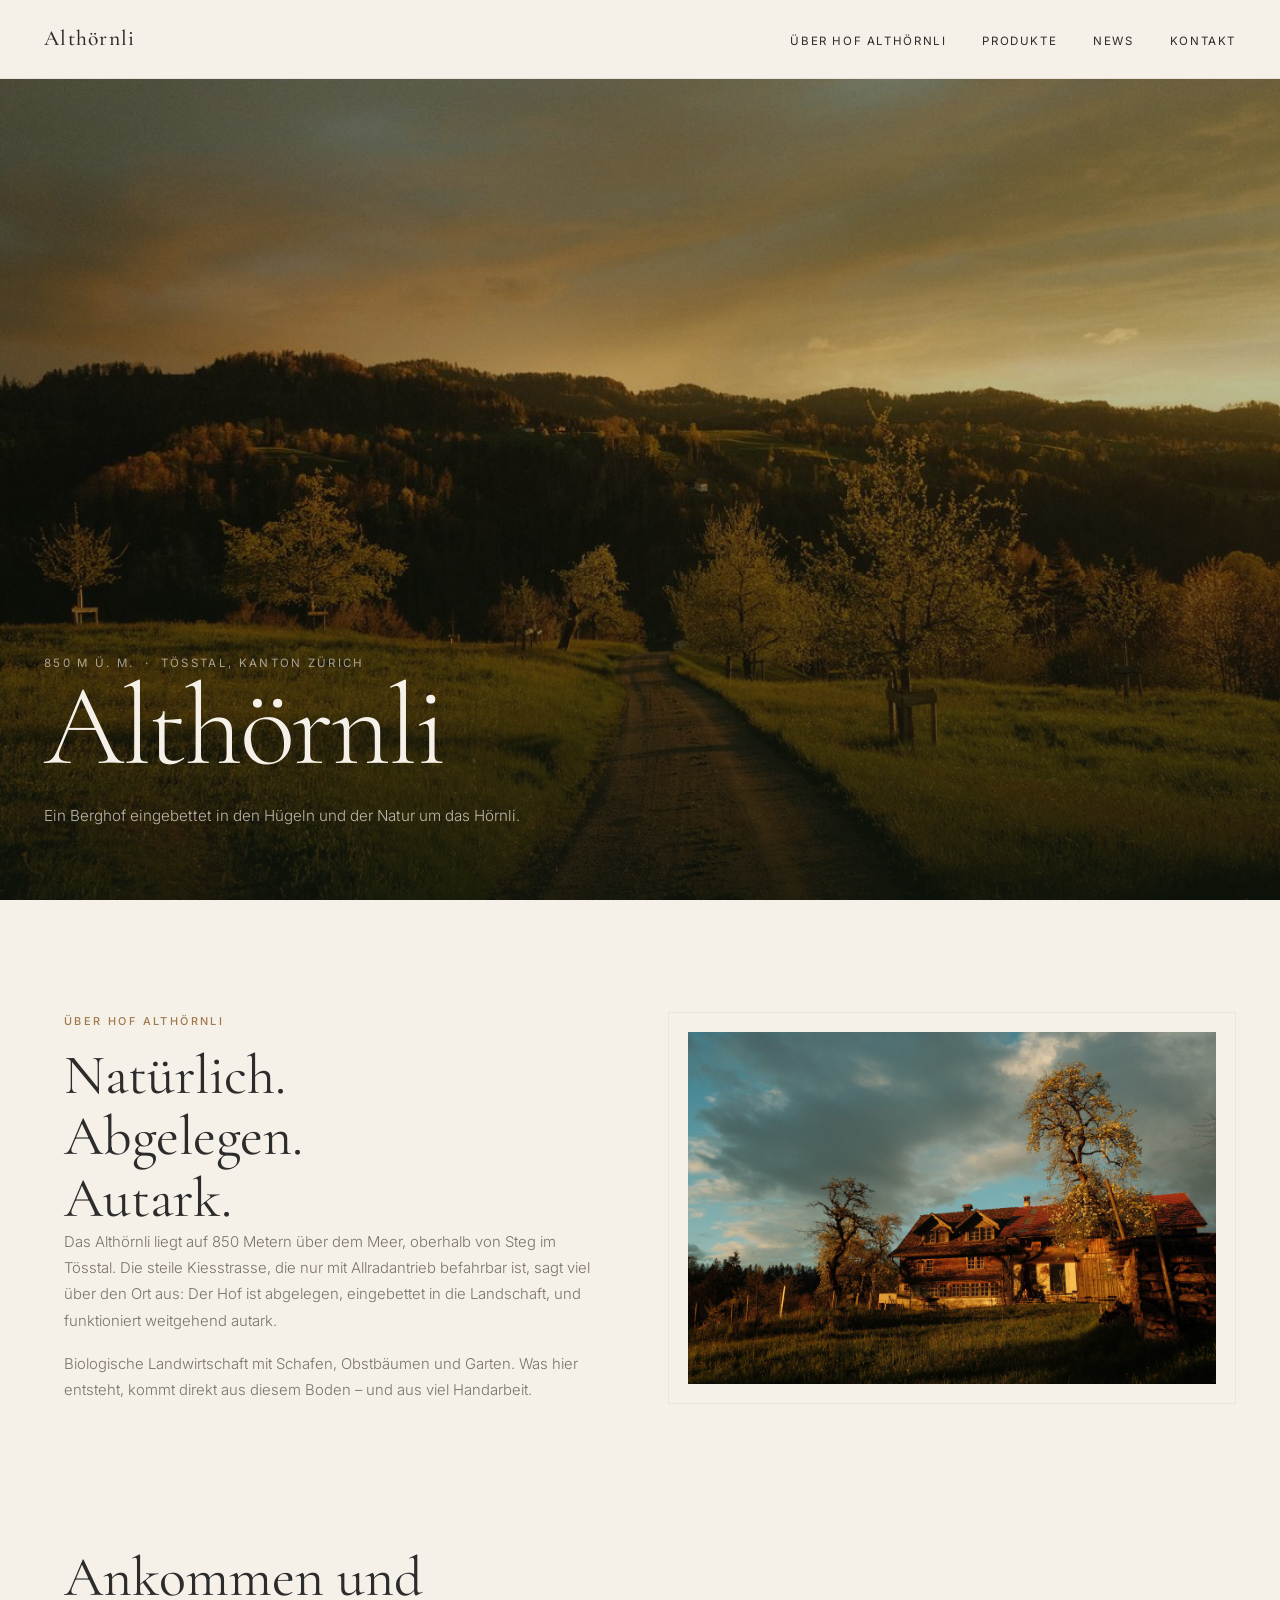
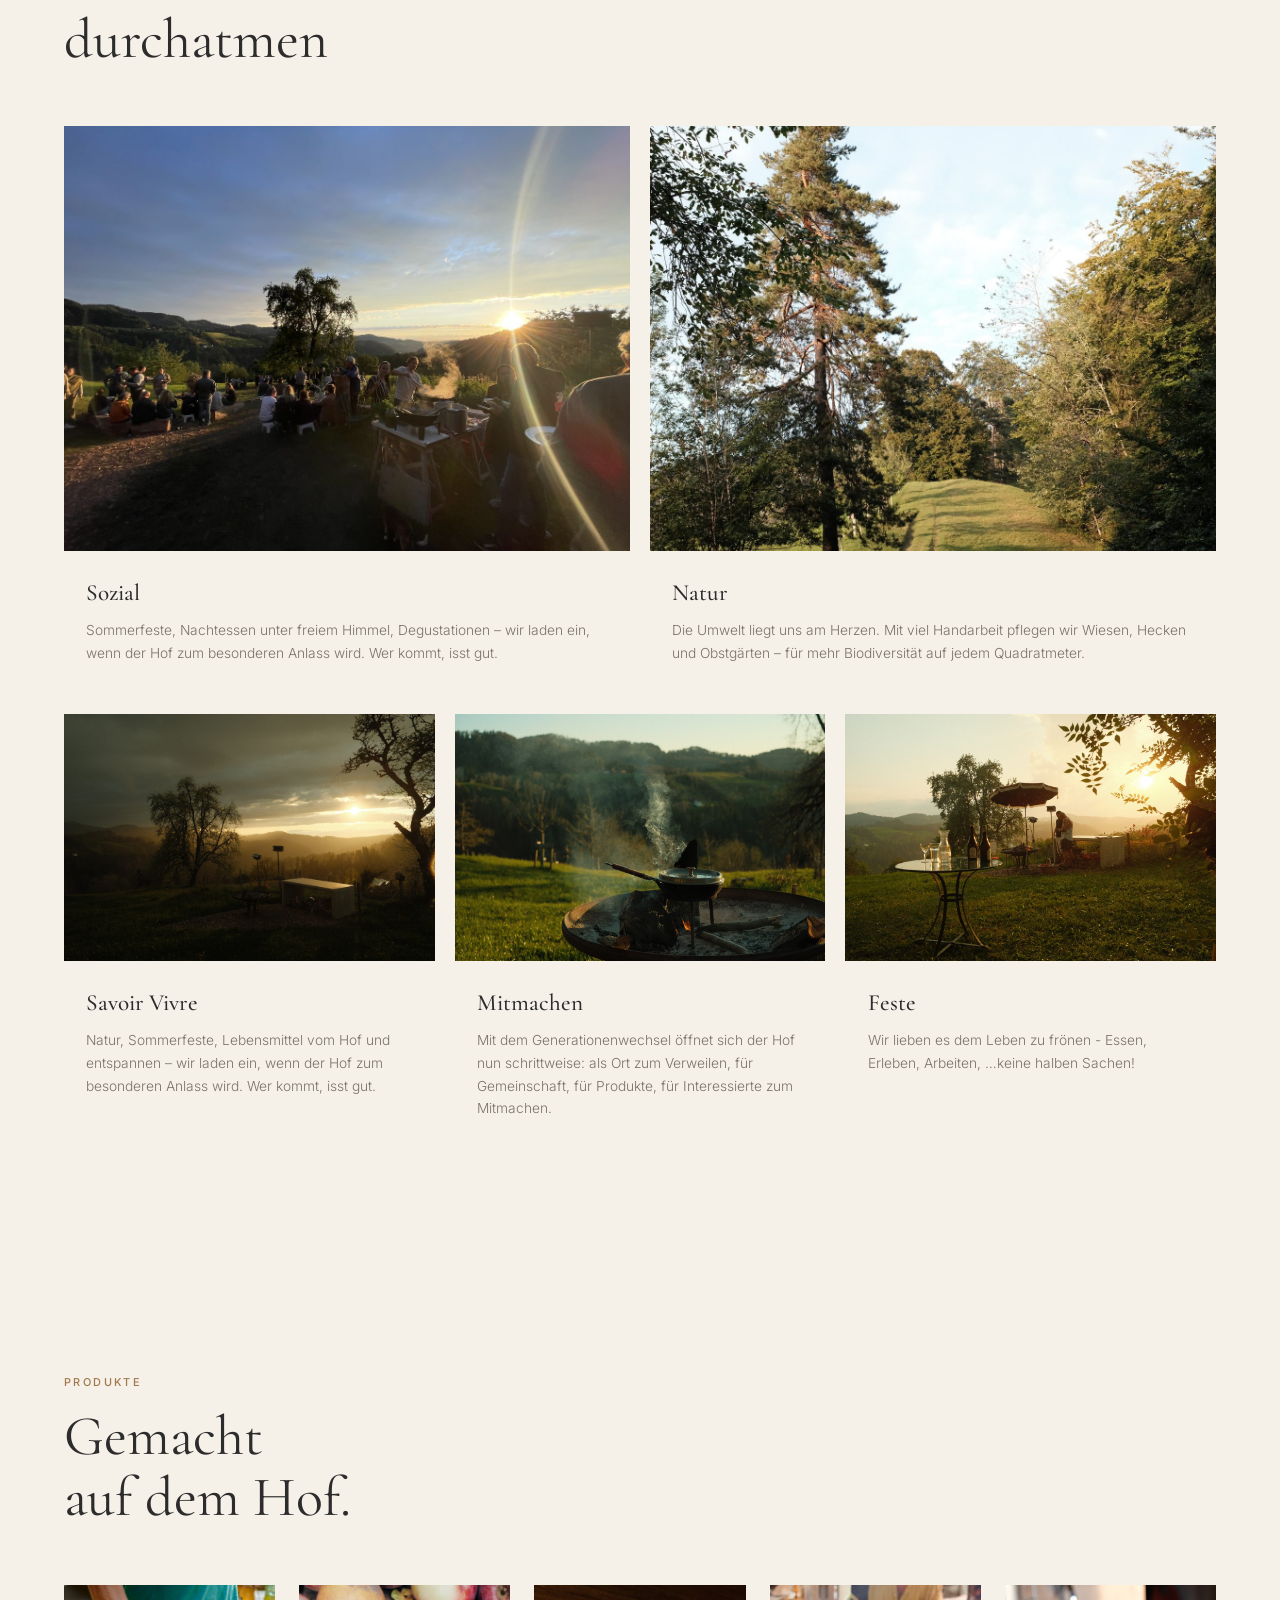
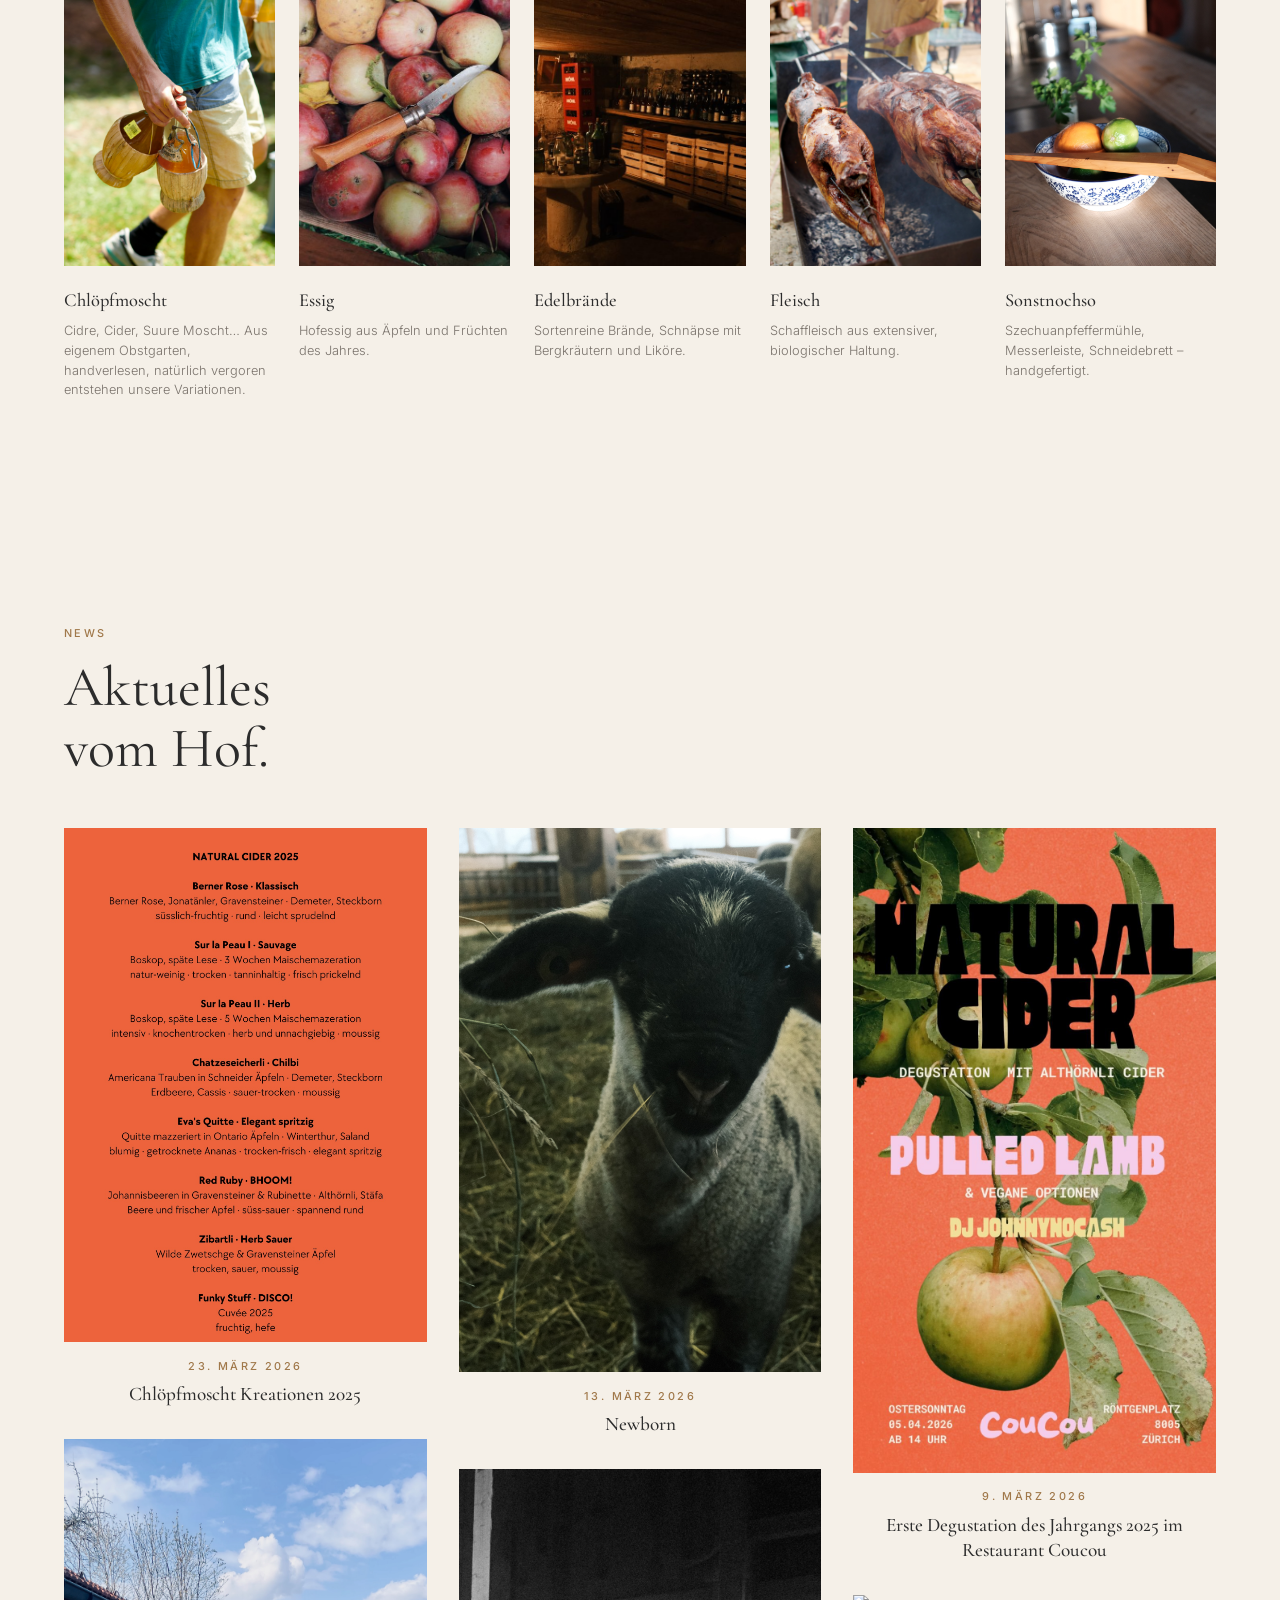
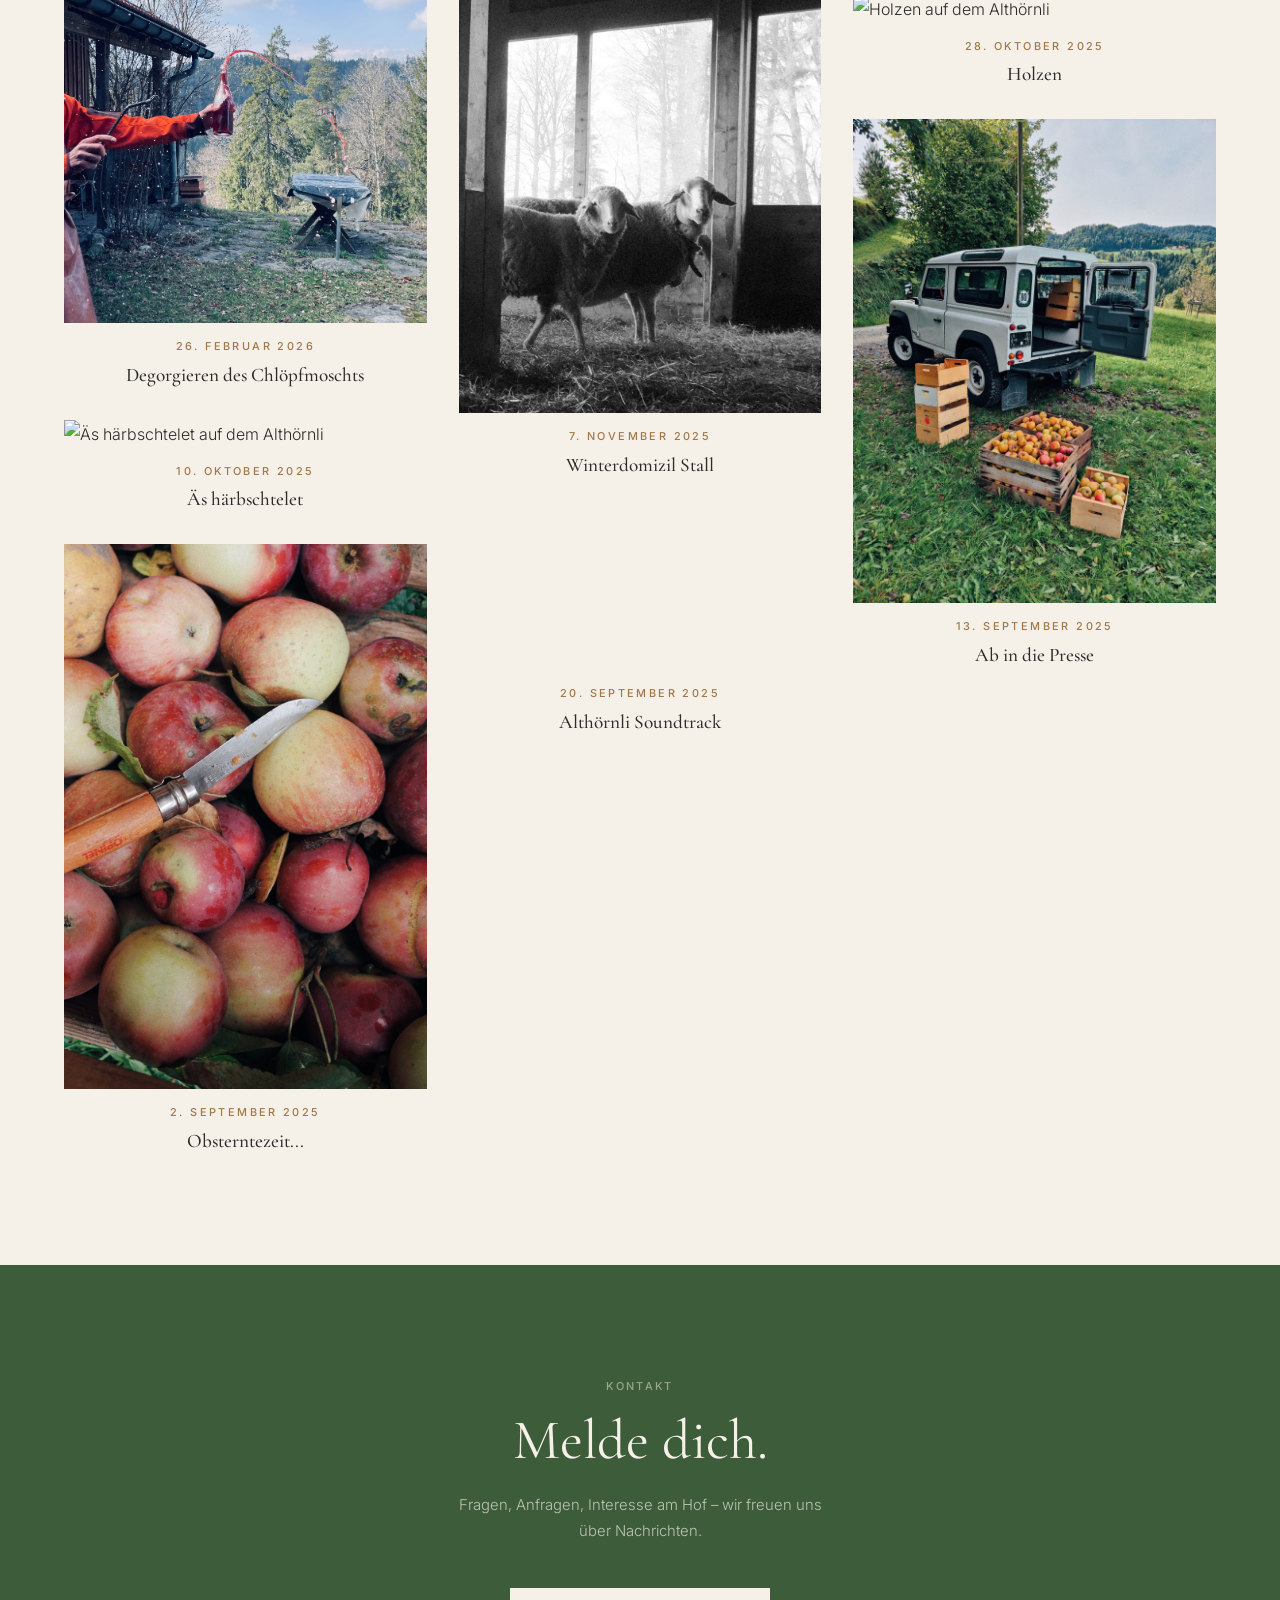
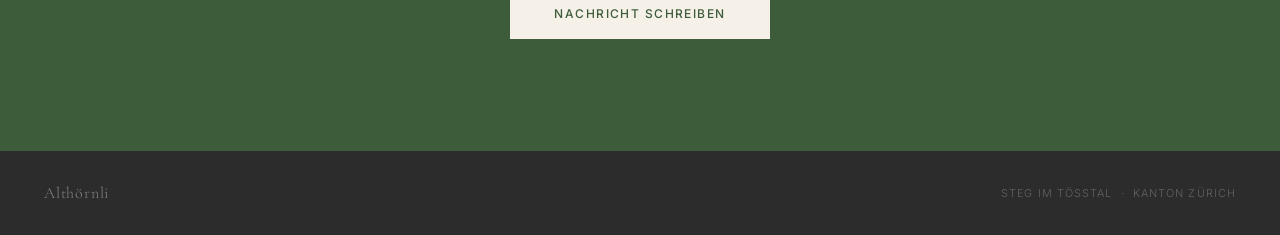
==== commit 0e282b70: "Replace 'Unsere Identität' with 'Ankommen und durchatmen' Co-Authored-By: Claude Sonnet 4.6 <noreply" ====
--- a/index.html
+++ b/index.html
@@ -54,7 +54,7 @@
       </div>
     </div>
     <div class="verweilen-header">
-      <h2>Unsere Identität</h2>
+      <h2>Ankommen und durchatmen</h2>
     </div>
     <div class="verweilen-grid">
 
--- a/css/style.css
+++ b/css/style.css
@@ -308,7 +308,7 @@
 /* ─── VERWEILEN ───────────────────────── */
 .verweilen-header {
   max-width: 560px;
-  margin-top: 5rem;
+  margin-top: 9rem;
   margin-bottom: 3.5rem;
 }
 
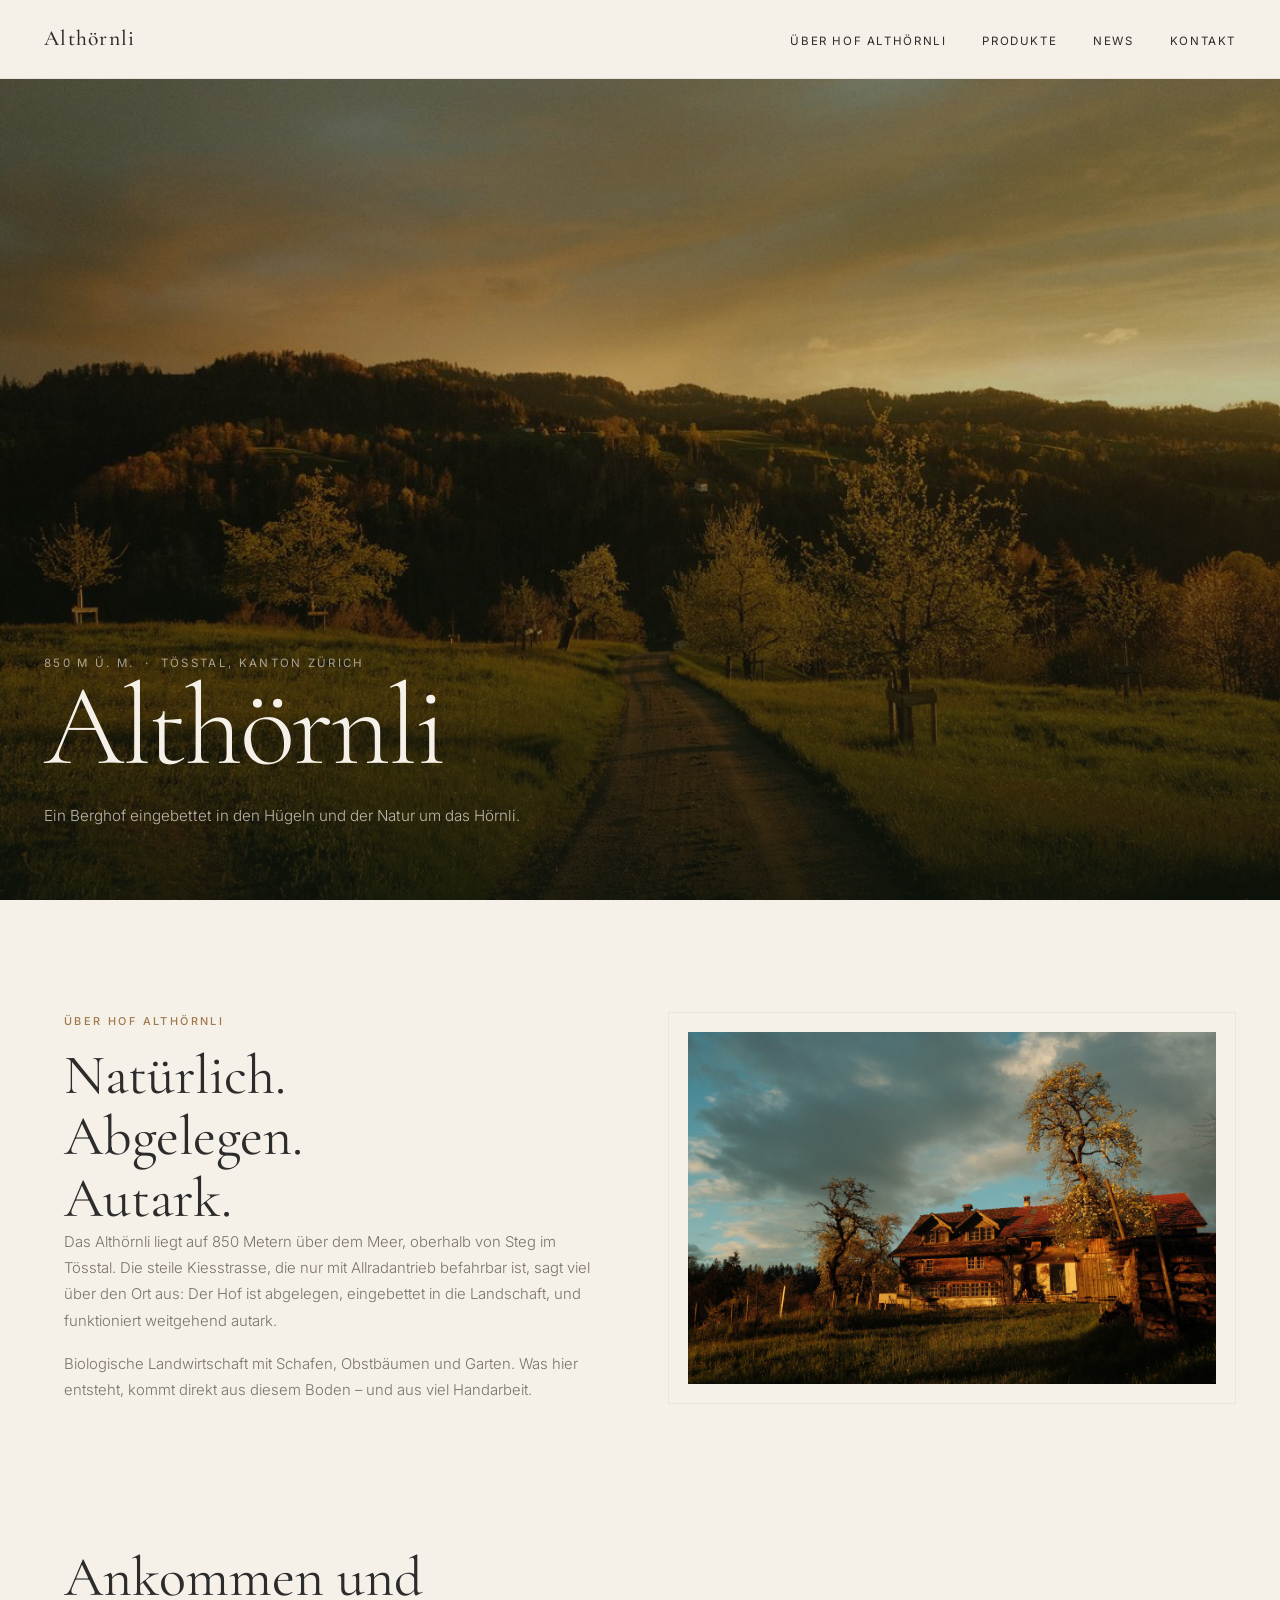
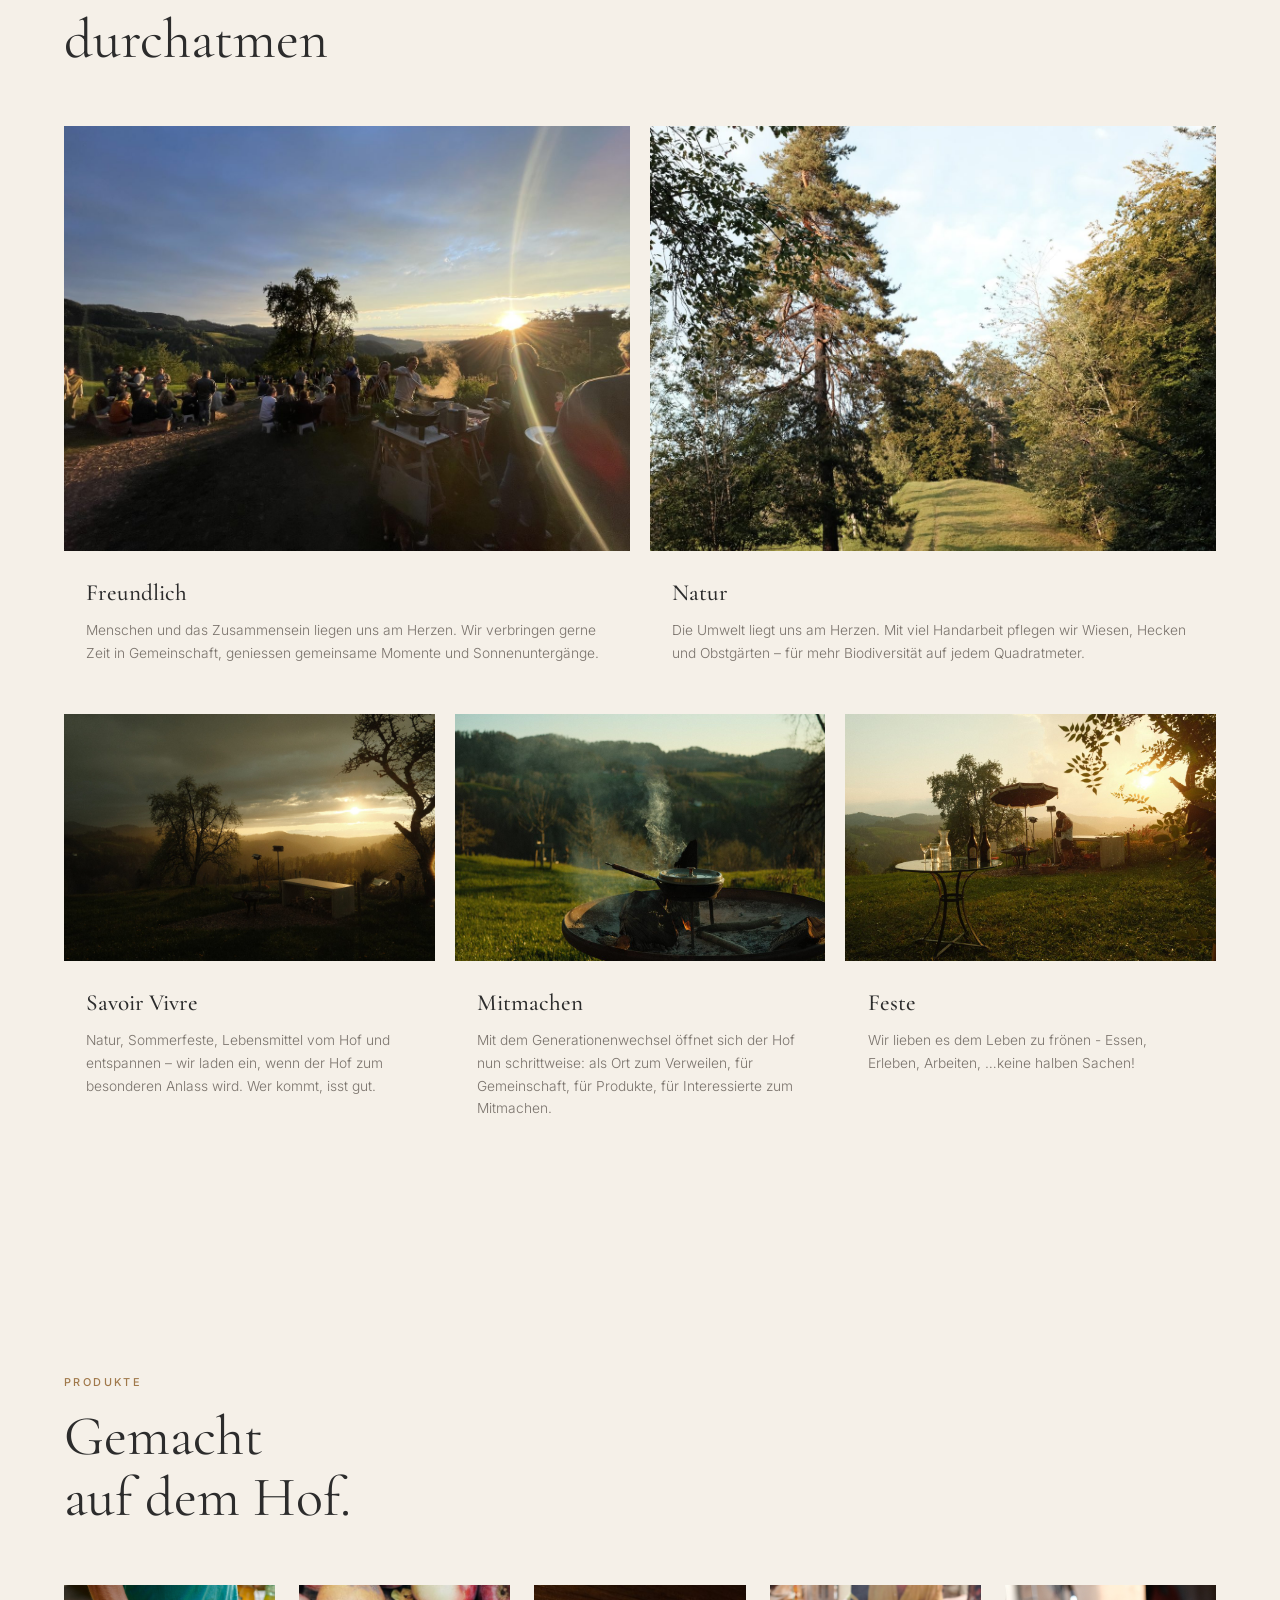
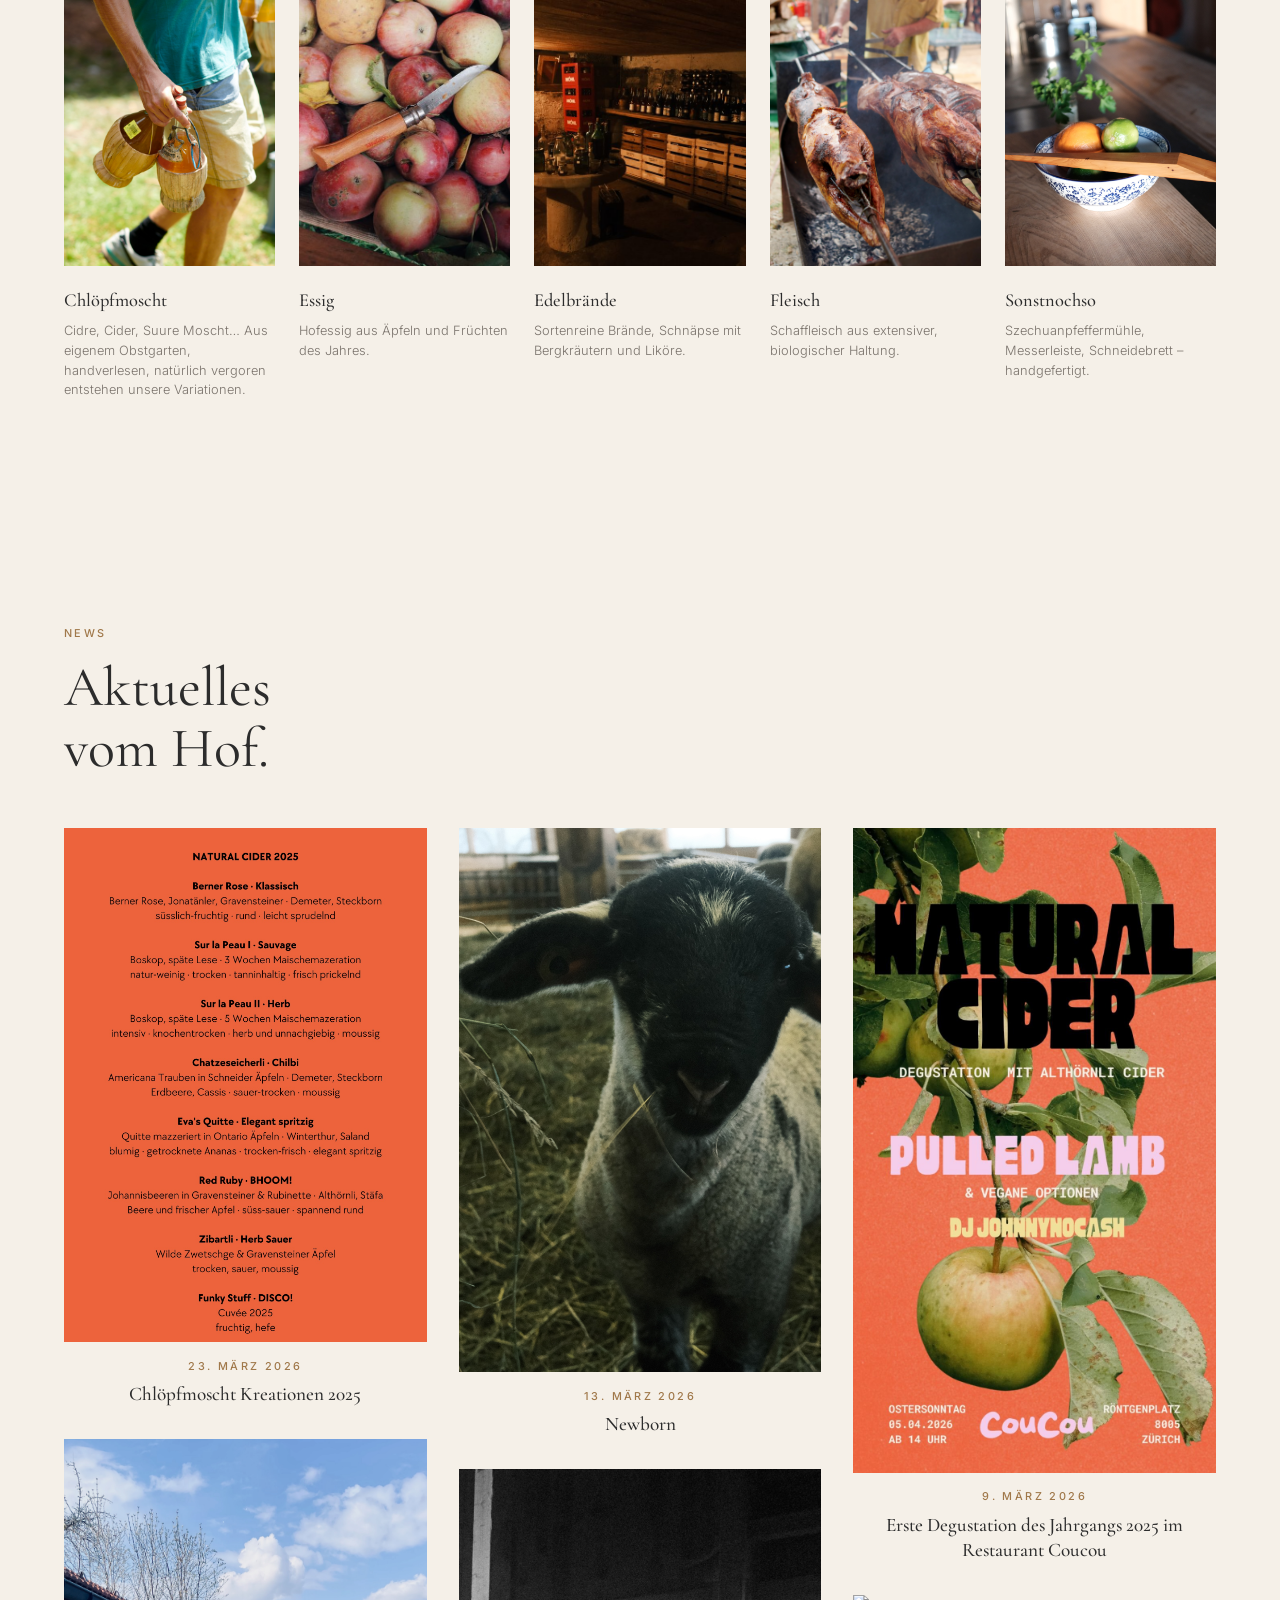
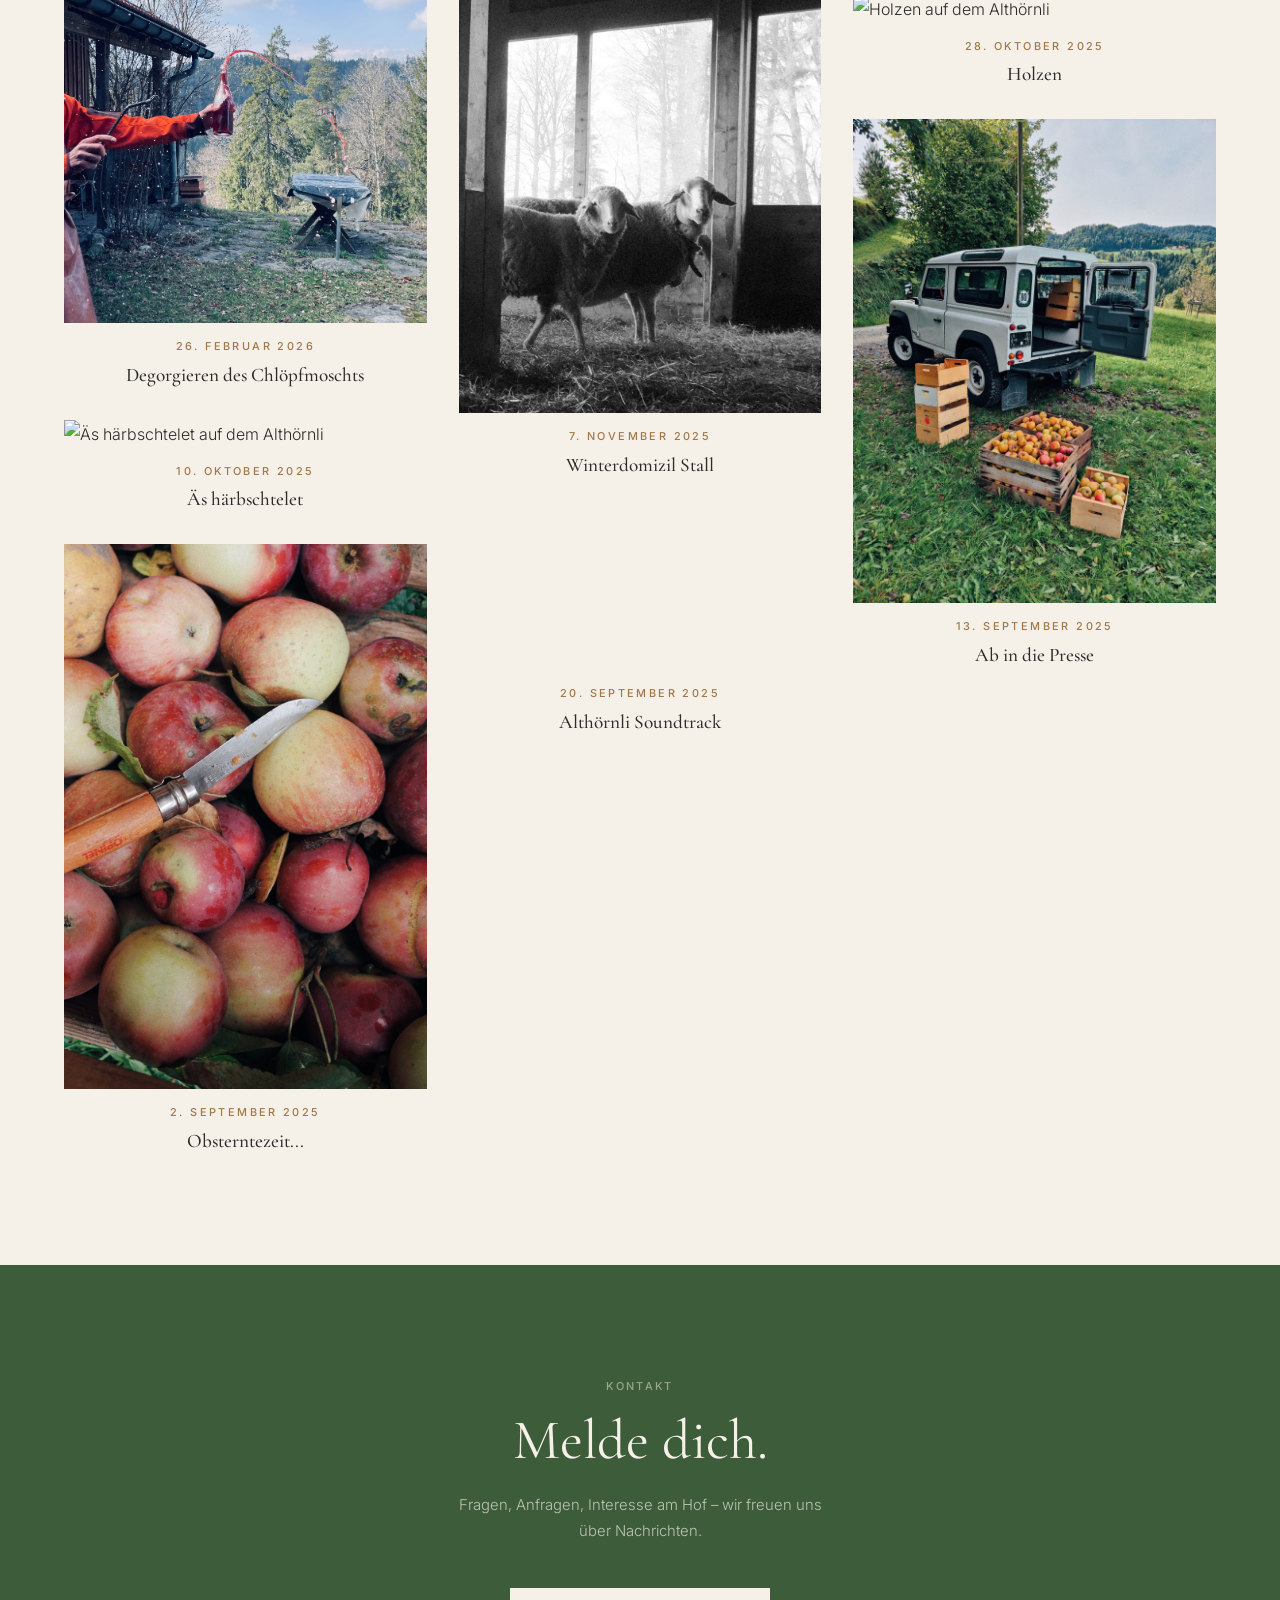
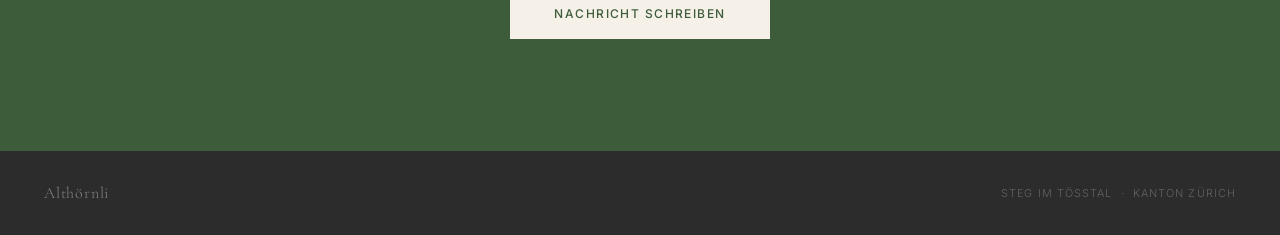
==== commit 877c136a: "Rename Sozial to Freundlich with updated description Co-Authored-By: Claude Sonnet 4.6 <noreply@anth" ====
--- a/index.html
+++ b/index.html
@@ -63,8 +63,8 @@
           <img src="images/verweilen-veranstaltung.jpg" alt="Veranstaltung auf dem Althörnli">
         </div>
         <div class="verweilen-card-body">
-          <h3>Sozial</h3>
-          <p>Sommerfeste, Nachtessen unter freiem Himmel, Degustationen – wir laden ein, wenn der Hof zum besonderen Anlass wird. Wer kommt, isst gut.</p>
+          <h3>Freundlich</h3>
+          <p>Menschen und das Zusammensein liegen uns am Herzen. Wir verbringen gerne Zeit in Gemeinschaft, geniessen gemeinsame Momente und Sonnenuntergänge.</p>
         </div>
       </div>
 
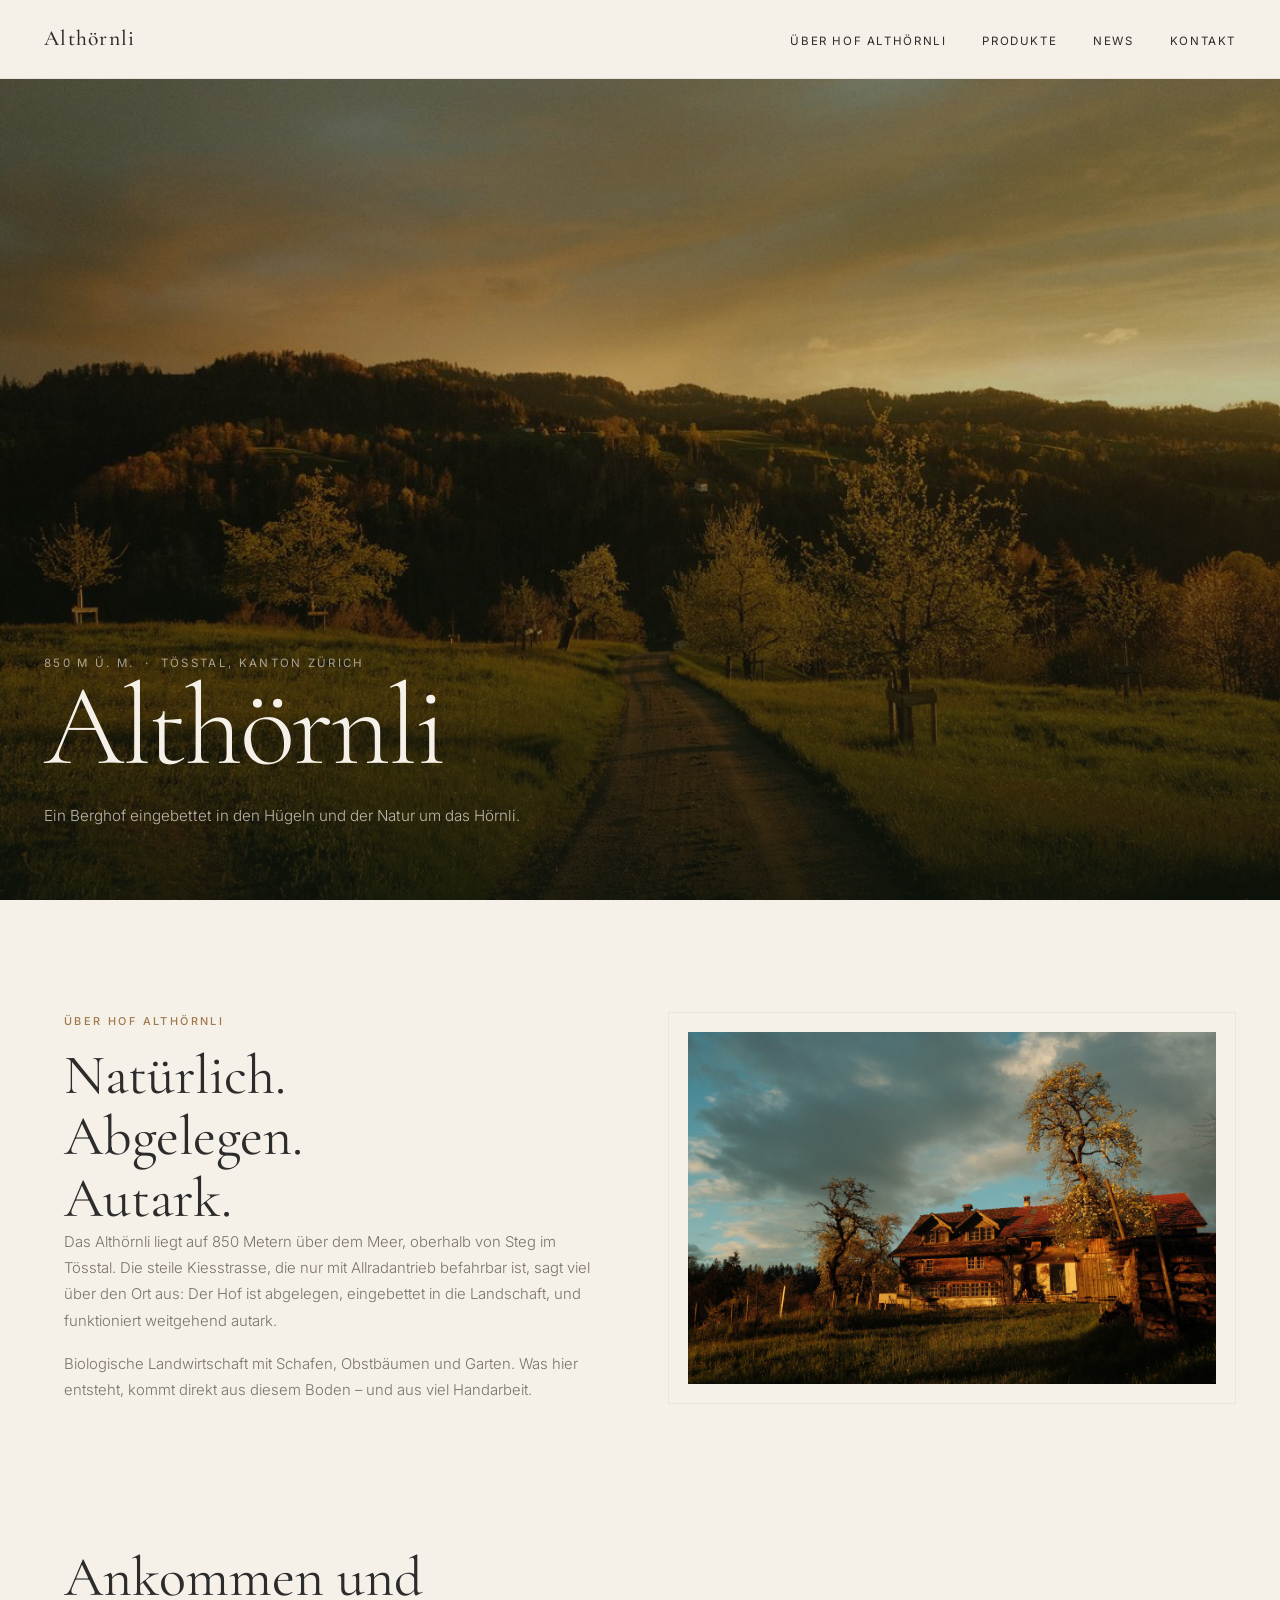
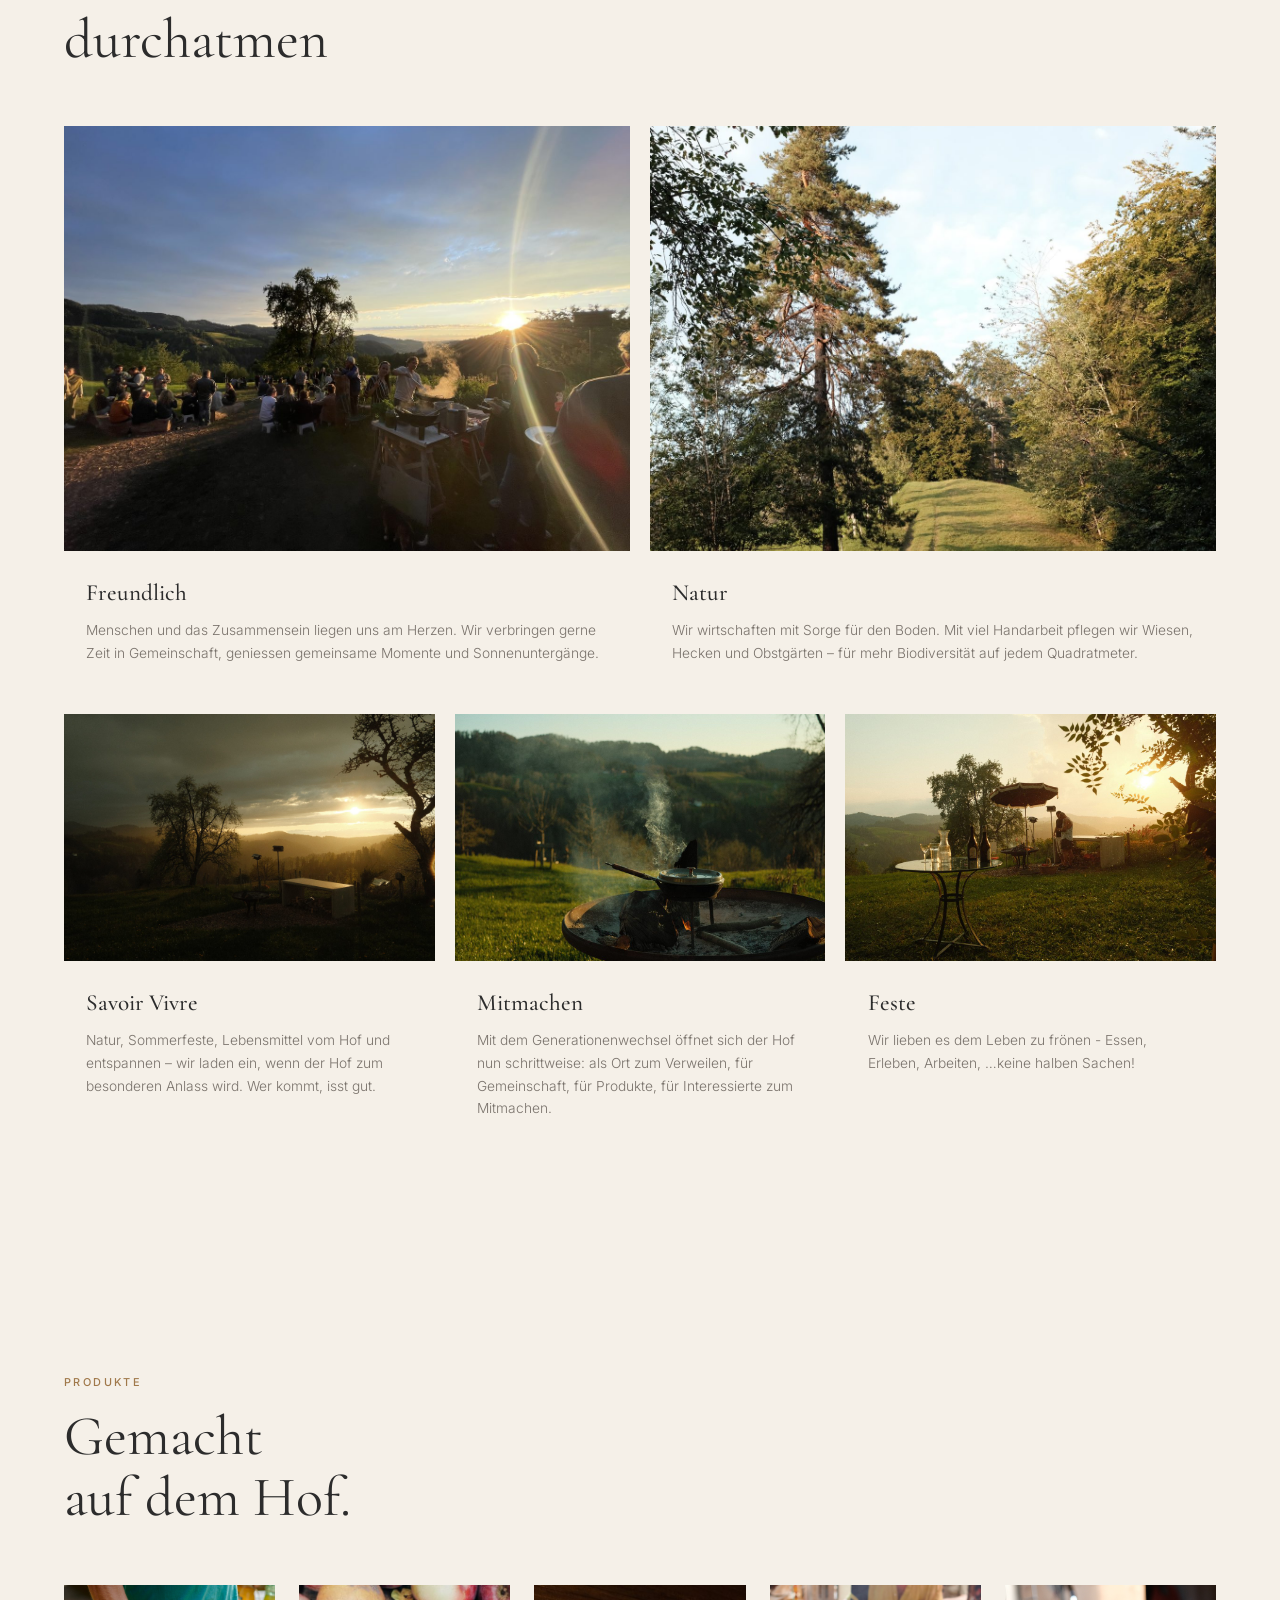
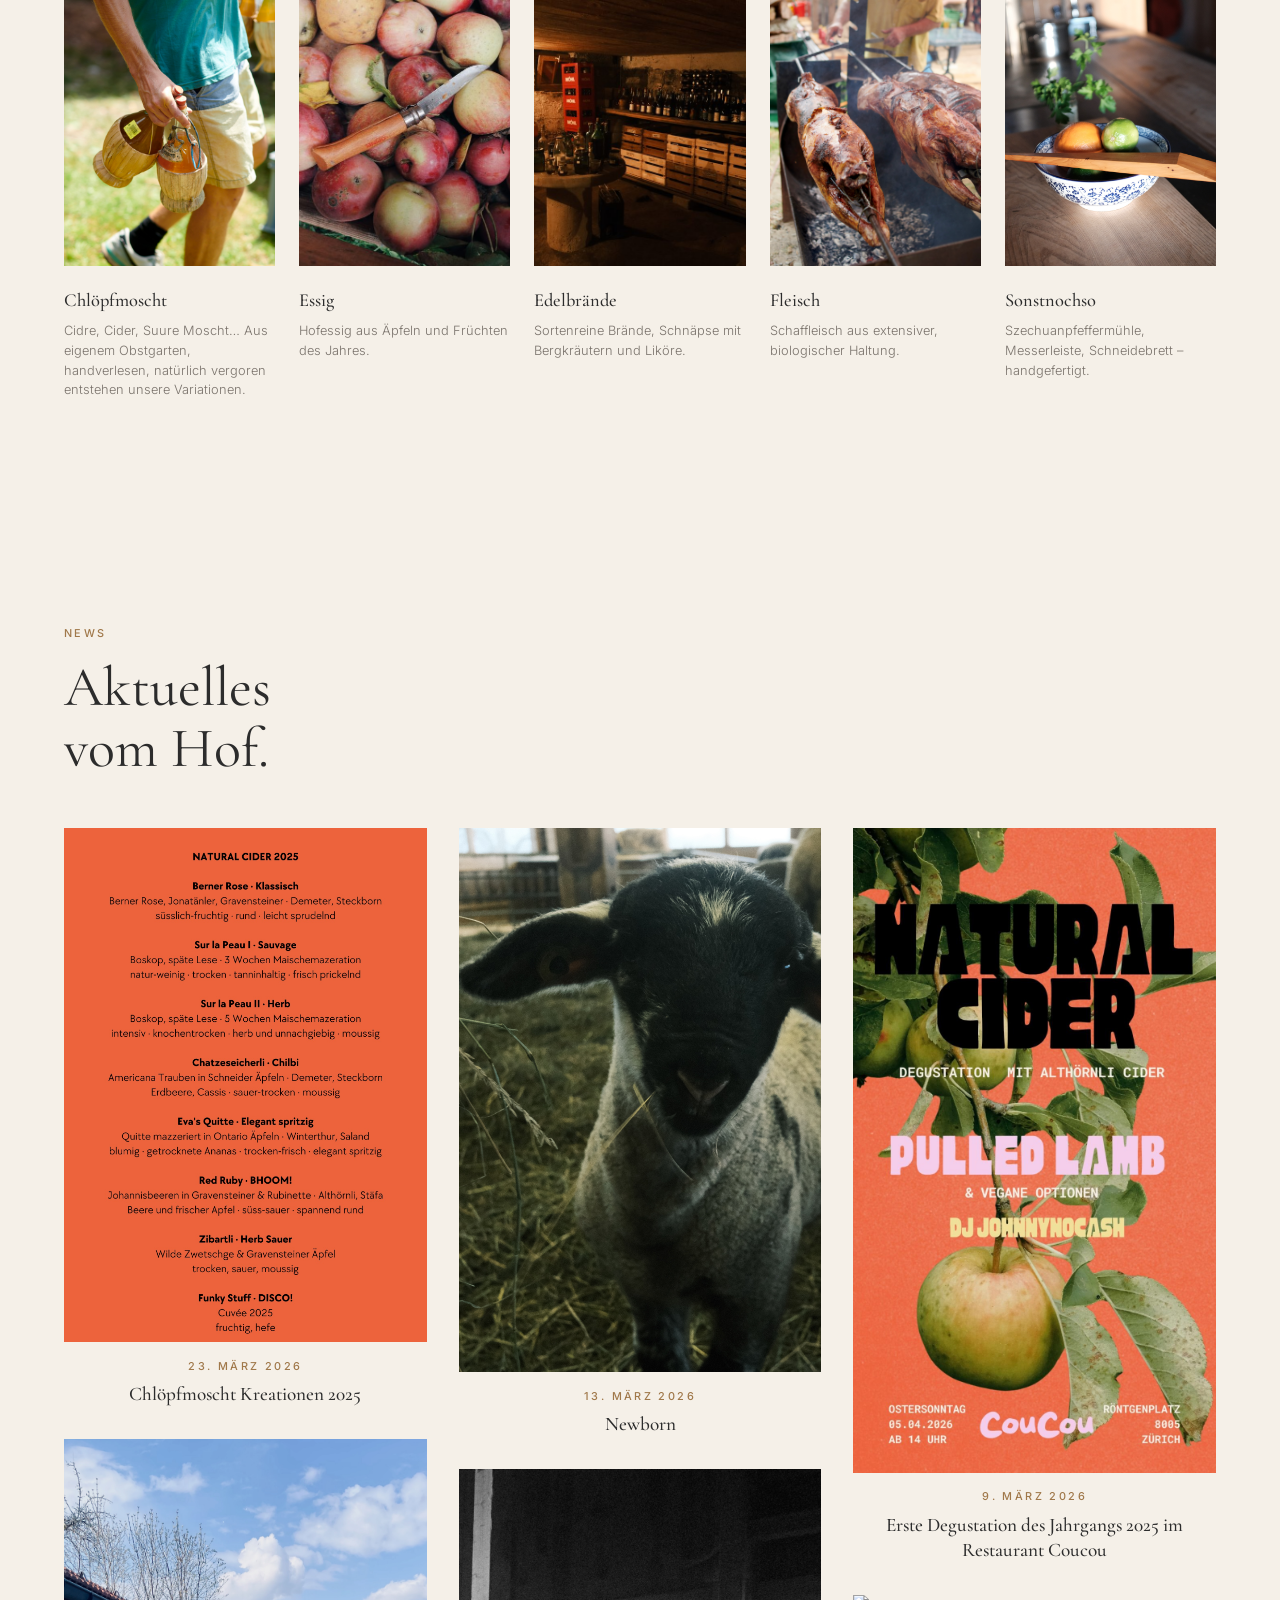
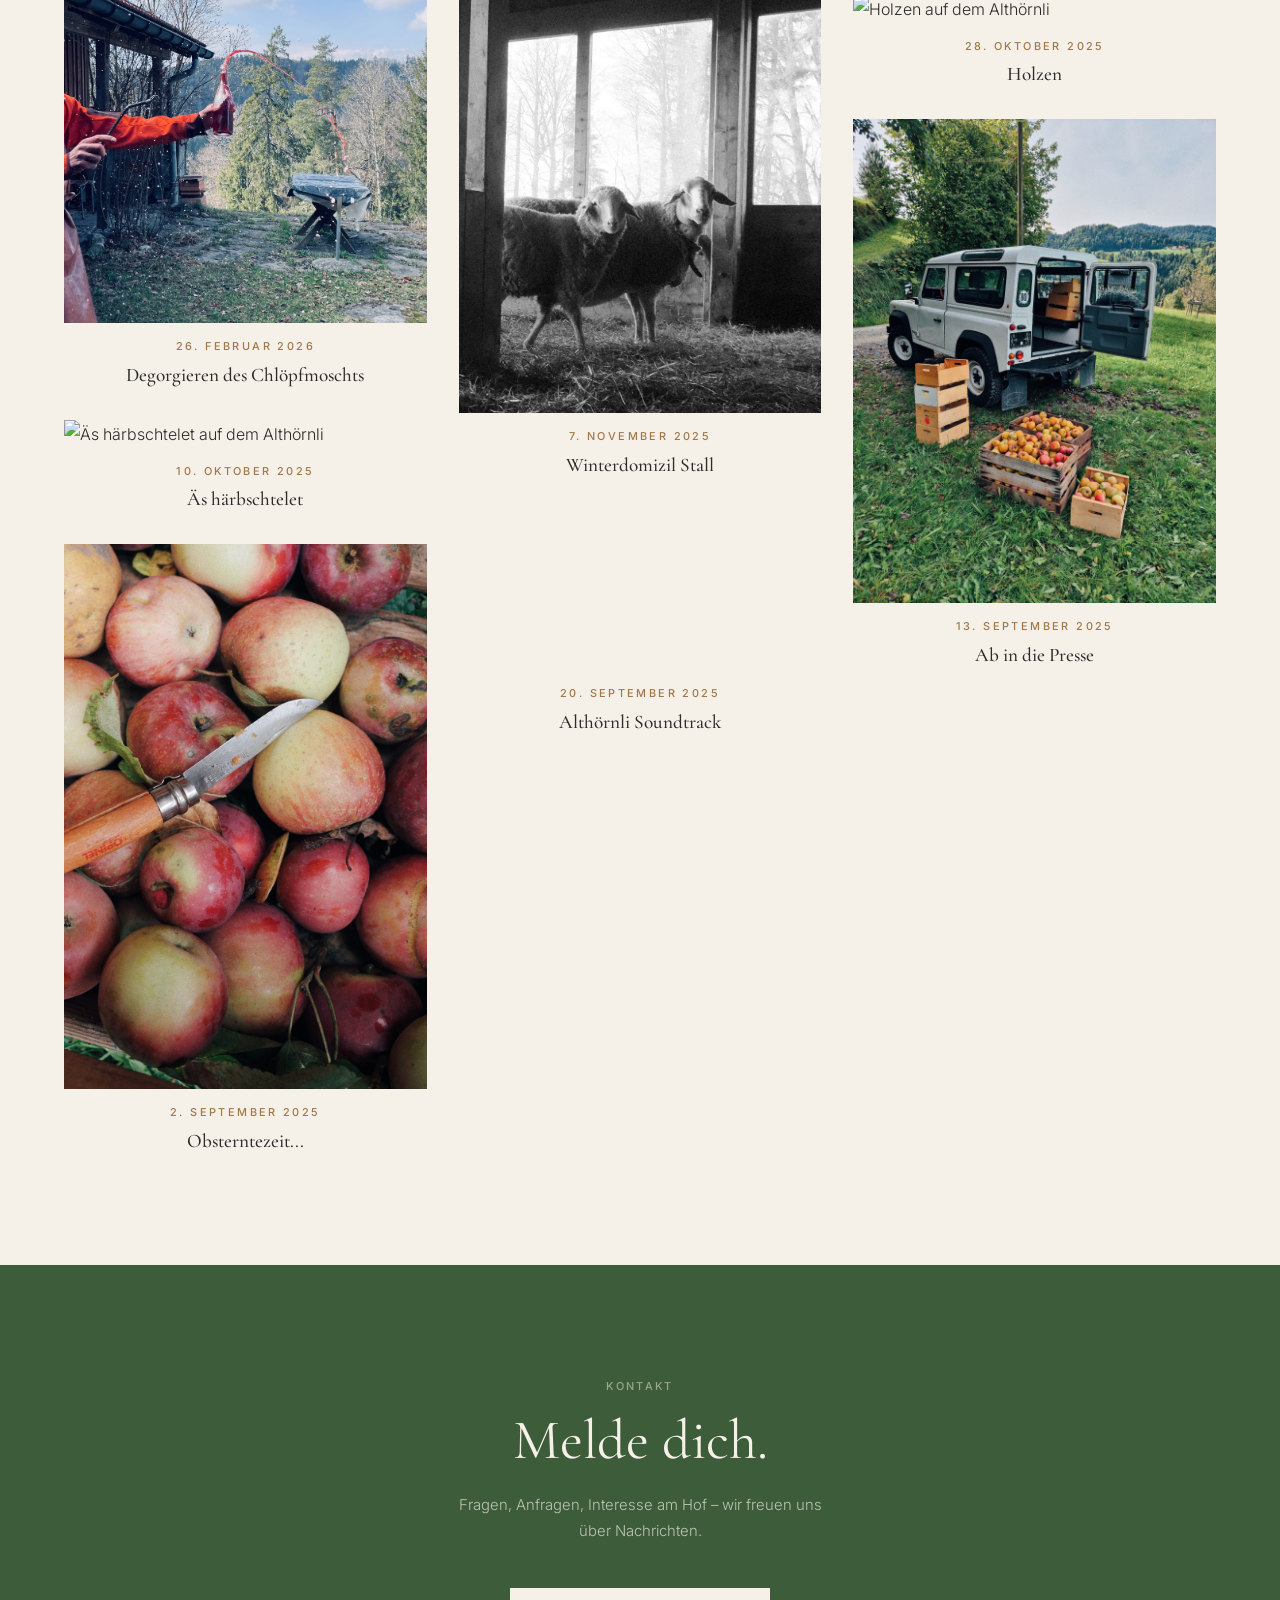
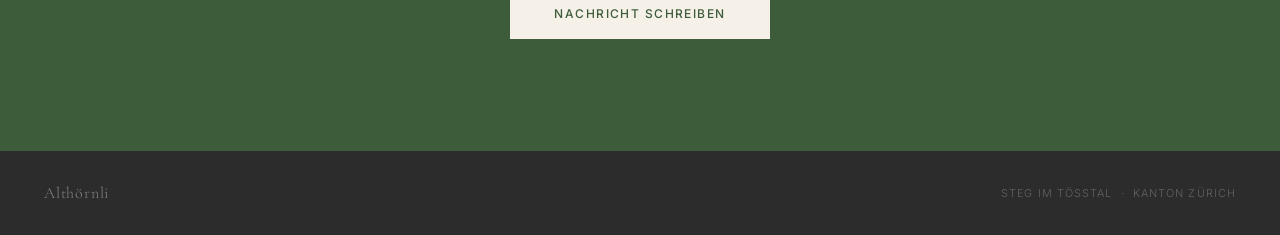
==== commit 4aea0ee2: "Remove repeated phrase 'am Herzen liegen' in Natur card Co-Authored-By: Claude Sonnet 4.6 <noreply@a" ====
--- a/index.html
+++ b/index.html
@@ -74,7 +74,7 @@
         </div>
         <div class="verweilen-card-body">
           <h3>Natur</h3>
-          <p>Die Umwelt liegt uns am Herzen. Mit viel Handarbeit pflegen wir Wiesen, Hecken und Obstgärten – für mehr Biodiversität auf jedem Quadratmeter.</p>
+          <p>Wir wirtschaften mit Sorge für den Boden. Mit viel Handarbeit pflegen wir Wiesen, Hecken und Obstgärten – für mehr Biodiversität auf jedem Quadratmeter.</p>
         </div>
       </div>
 
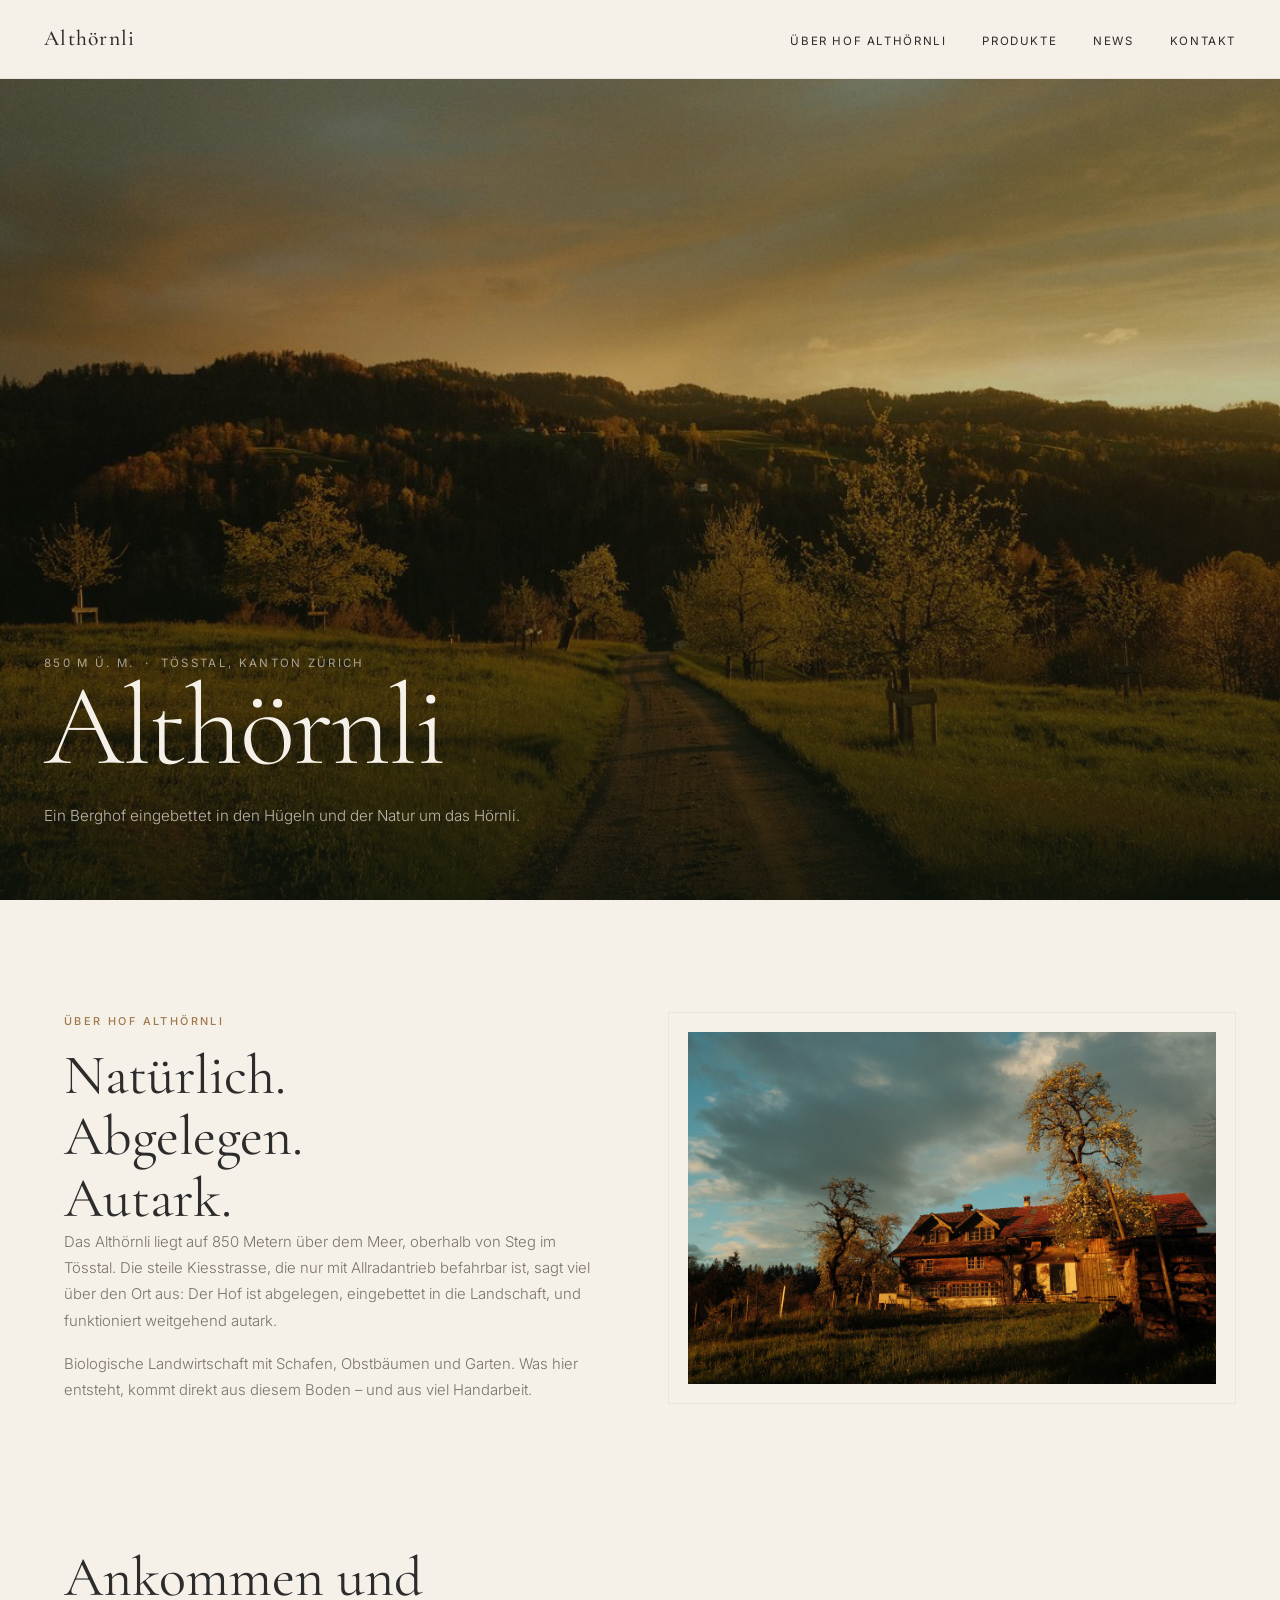
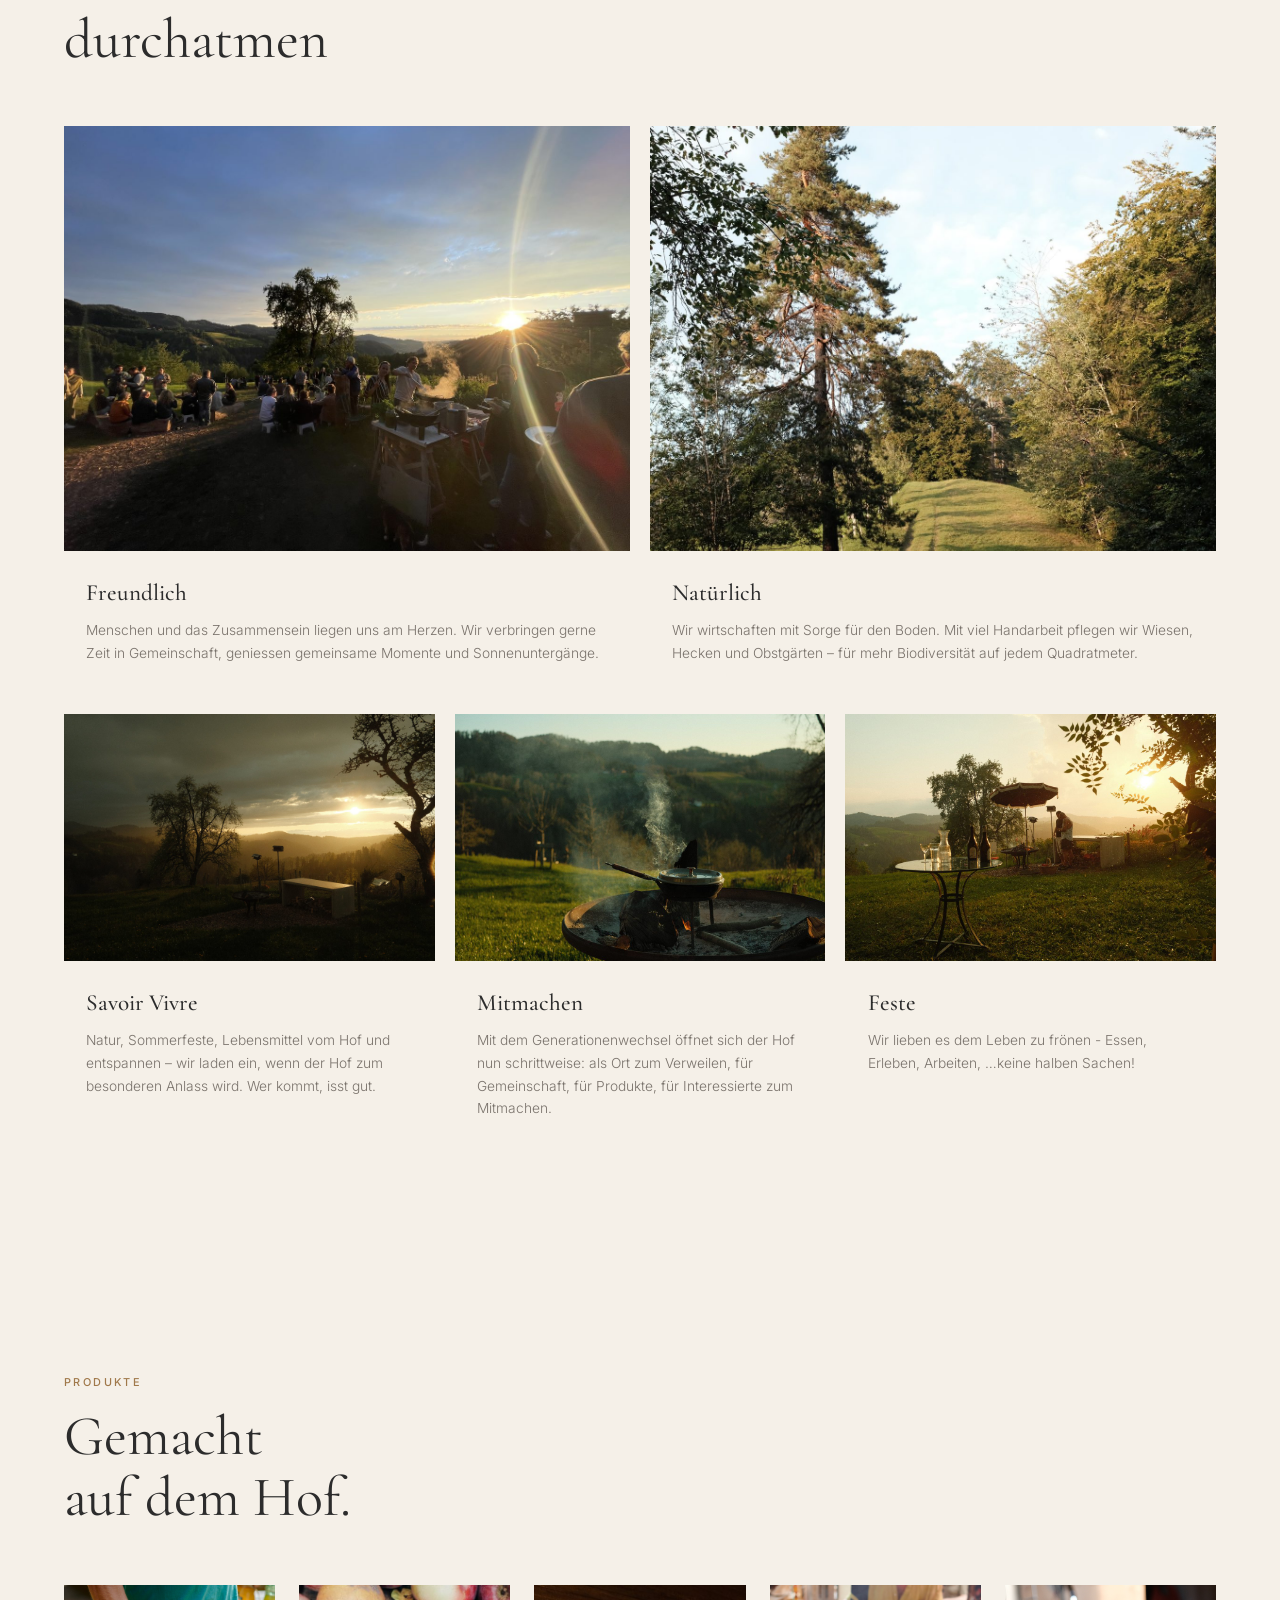
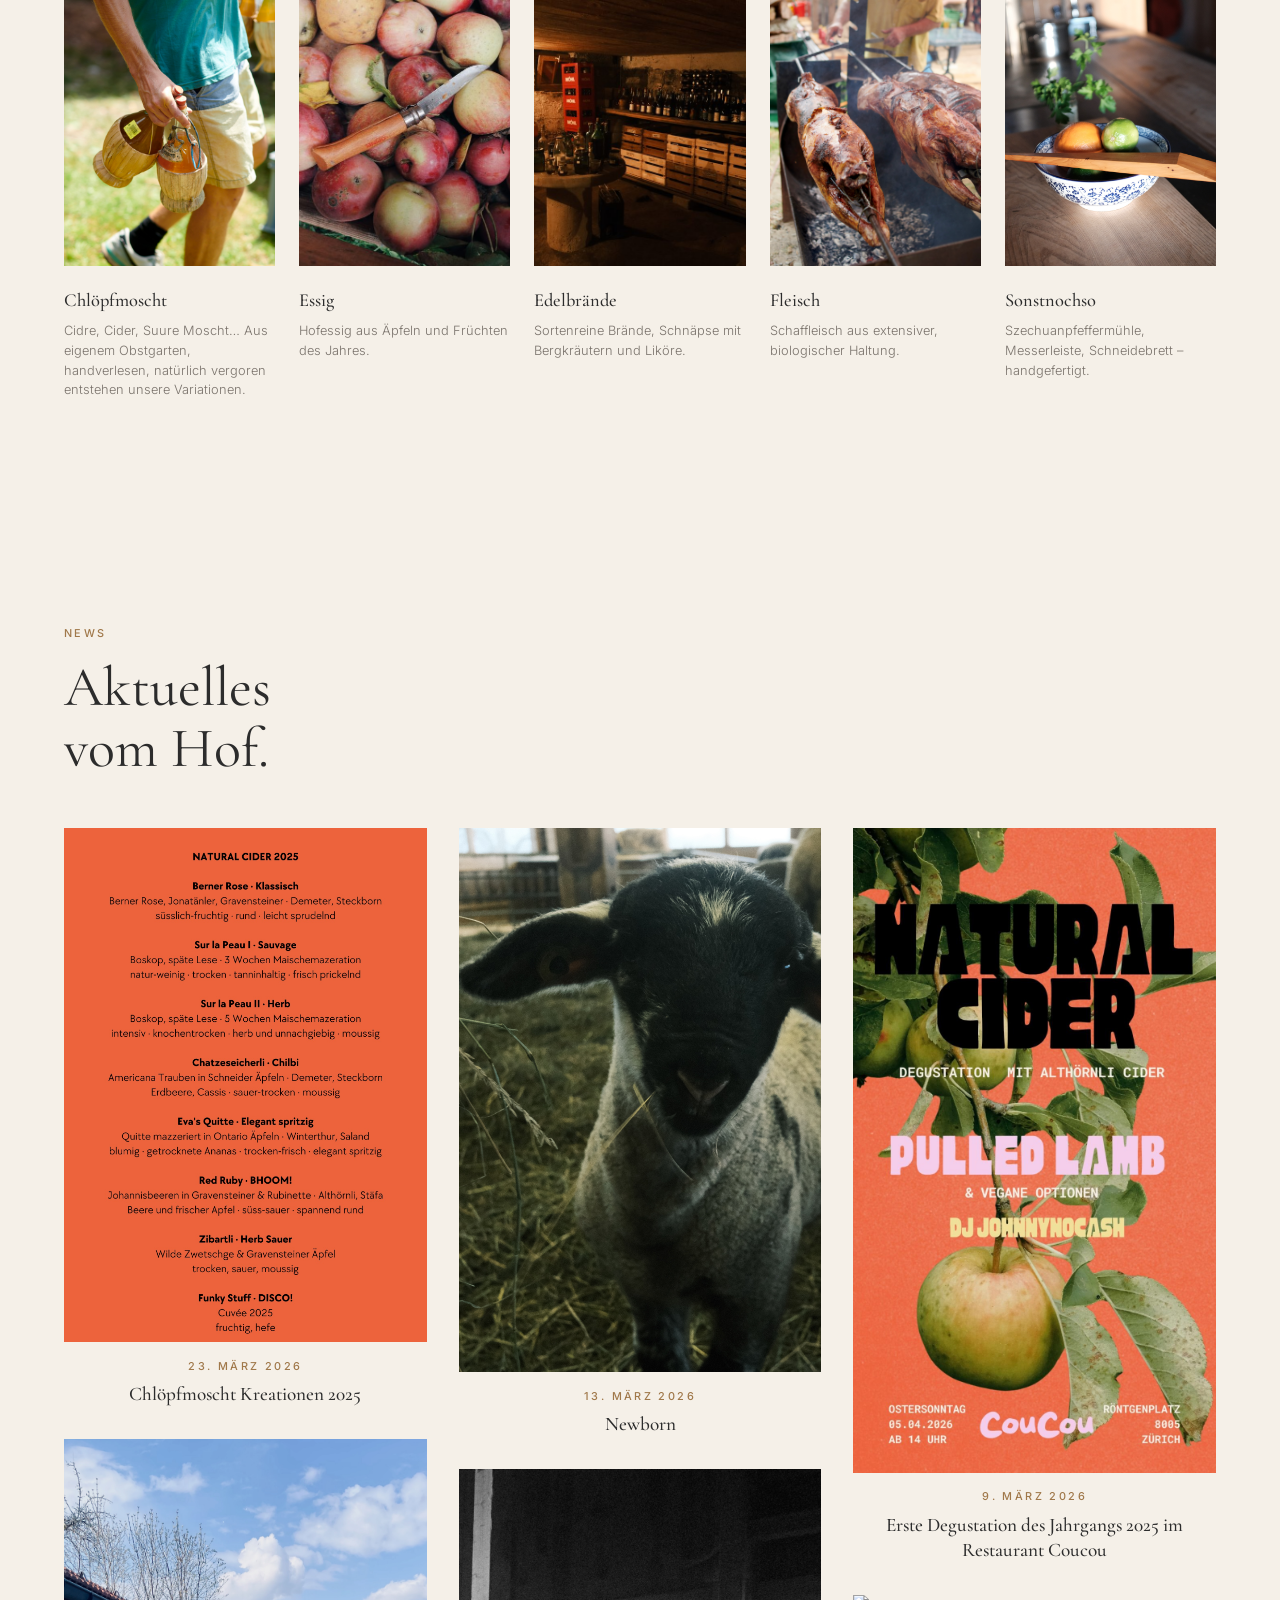
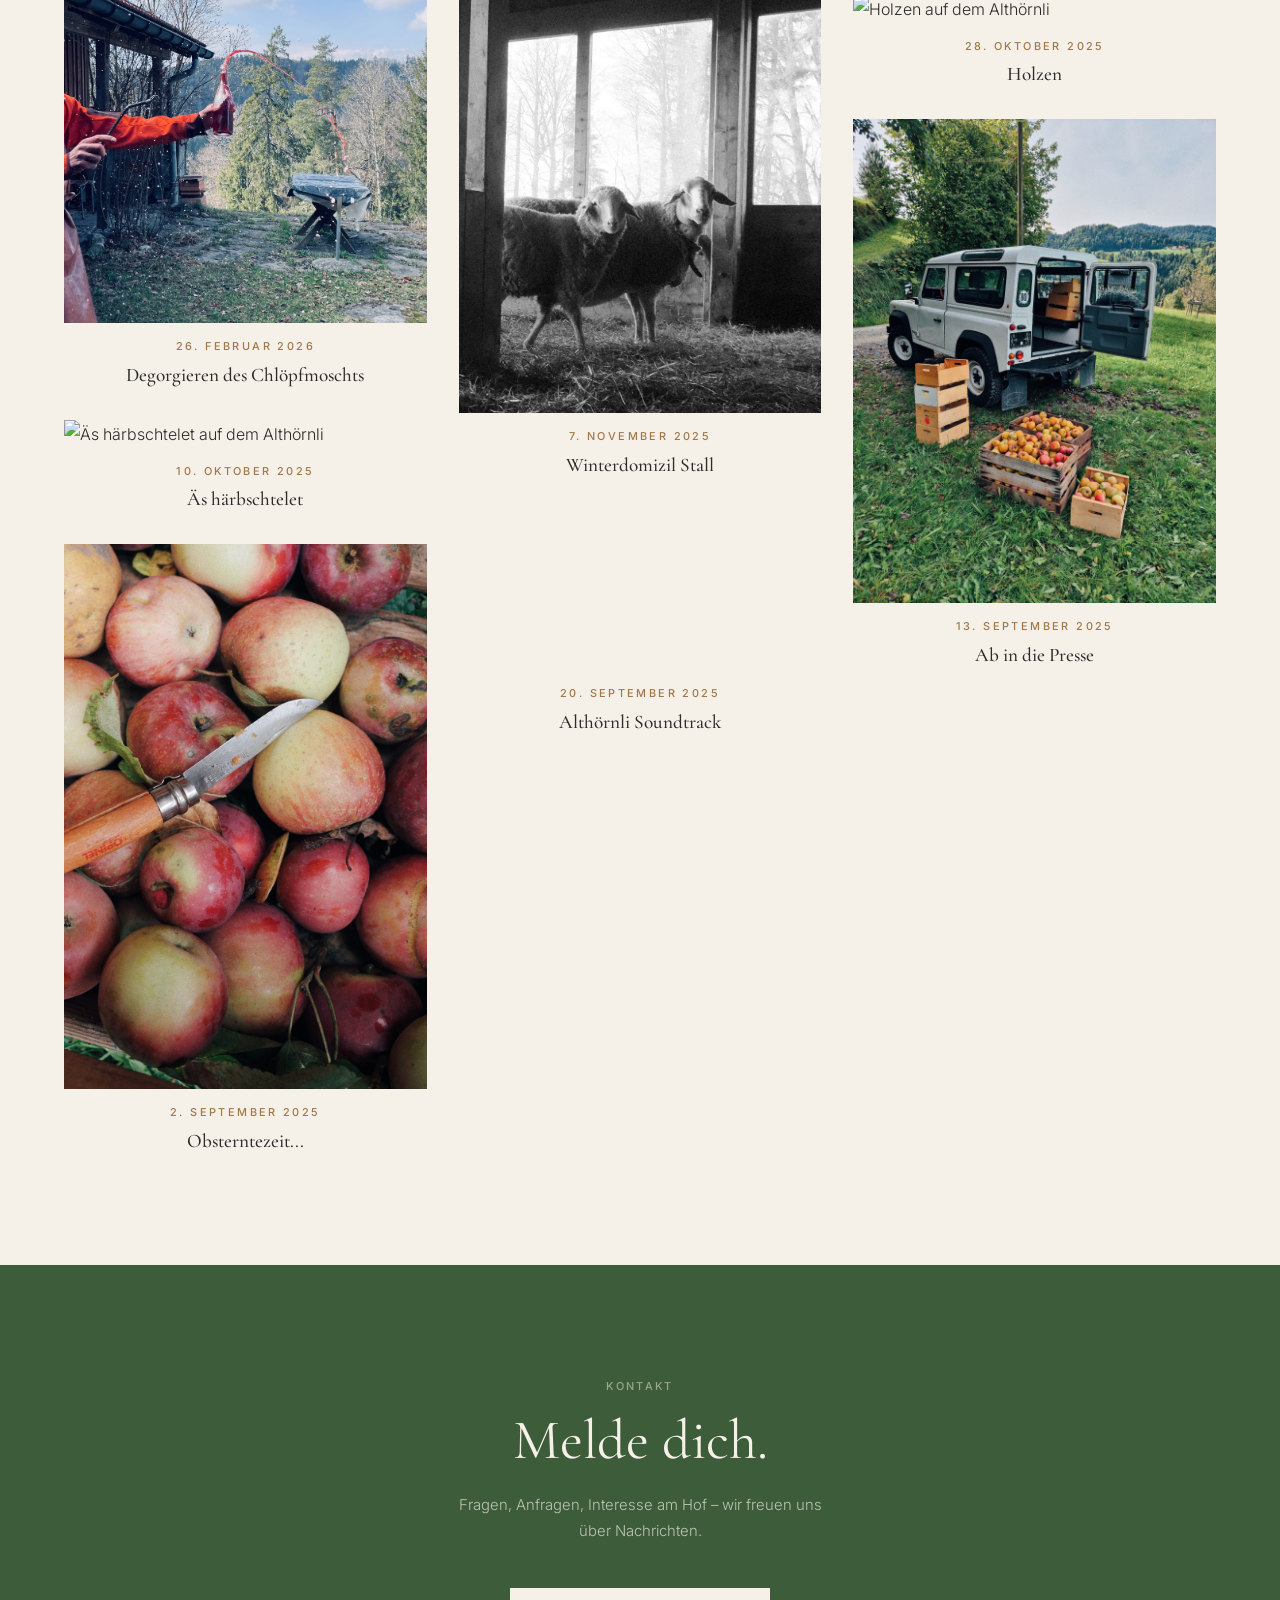
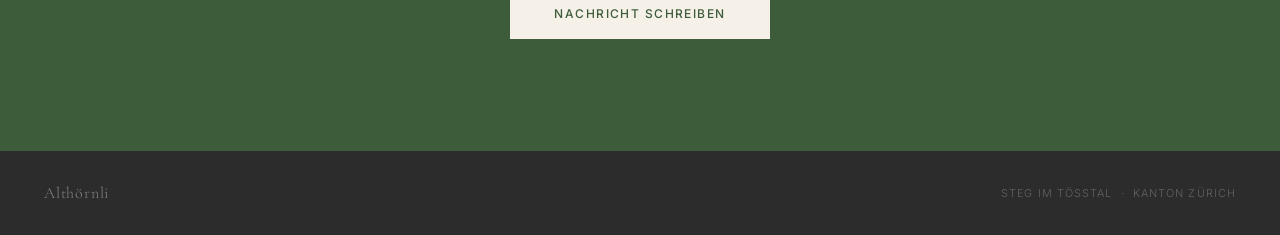
==== commit 86a9068d: "Rename card 'Natur' to 'Natürlich' Co-Authored-By: Claude Sonnet 4.6 <noreply@anthropic.com>" ====
--- a/index.html
+++ b/index.html
@@ -73,7 +73,7 @@
           <img src="images/verweilen-uebernachten.jpg" alt="Übernachten in der Natur Althörnli">
         </div>
         <div class="verweilen-card-body">
-          <h3>Natur</h3>
+          <h3>Natürlich</h3>
           <p>Wir wirtschaften mit Sorge für den Boden. Mit viel Handarbeit pflegen wir Wiesen, Hecken und Obstgärten – für mehr Biodiversität auf jedem Quadratmeter.</p>
         </div>
       </div>
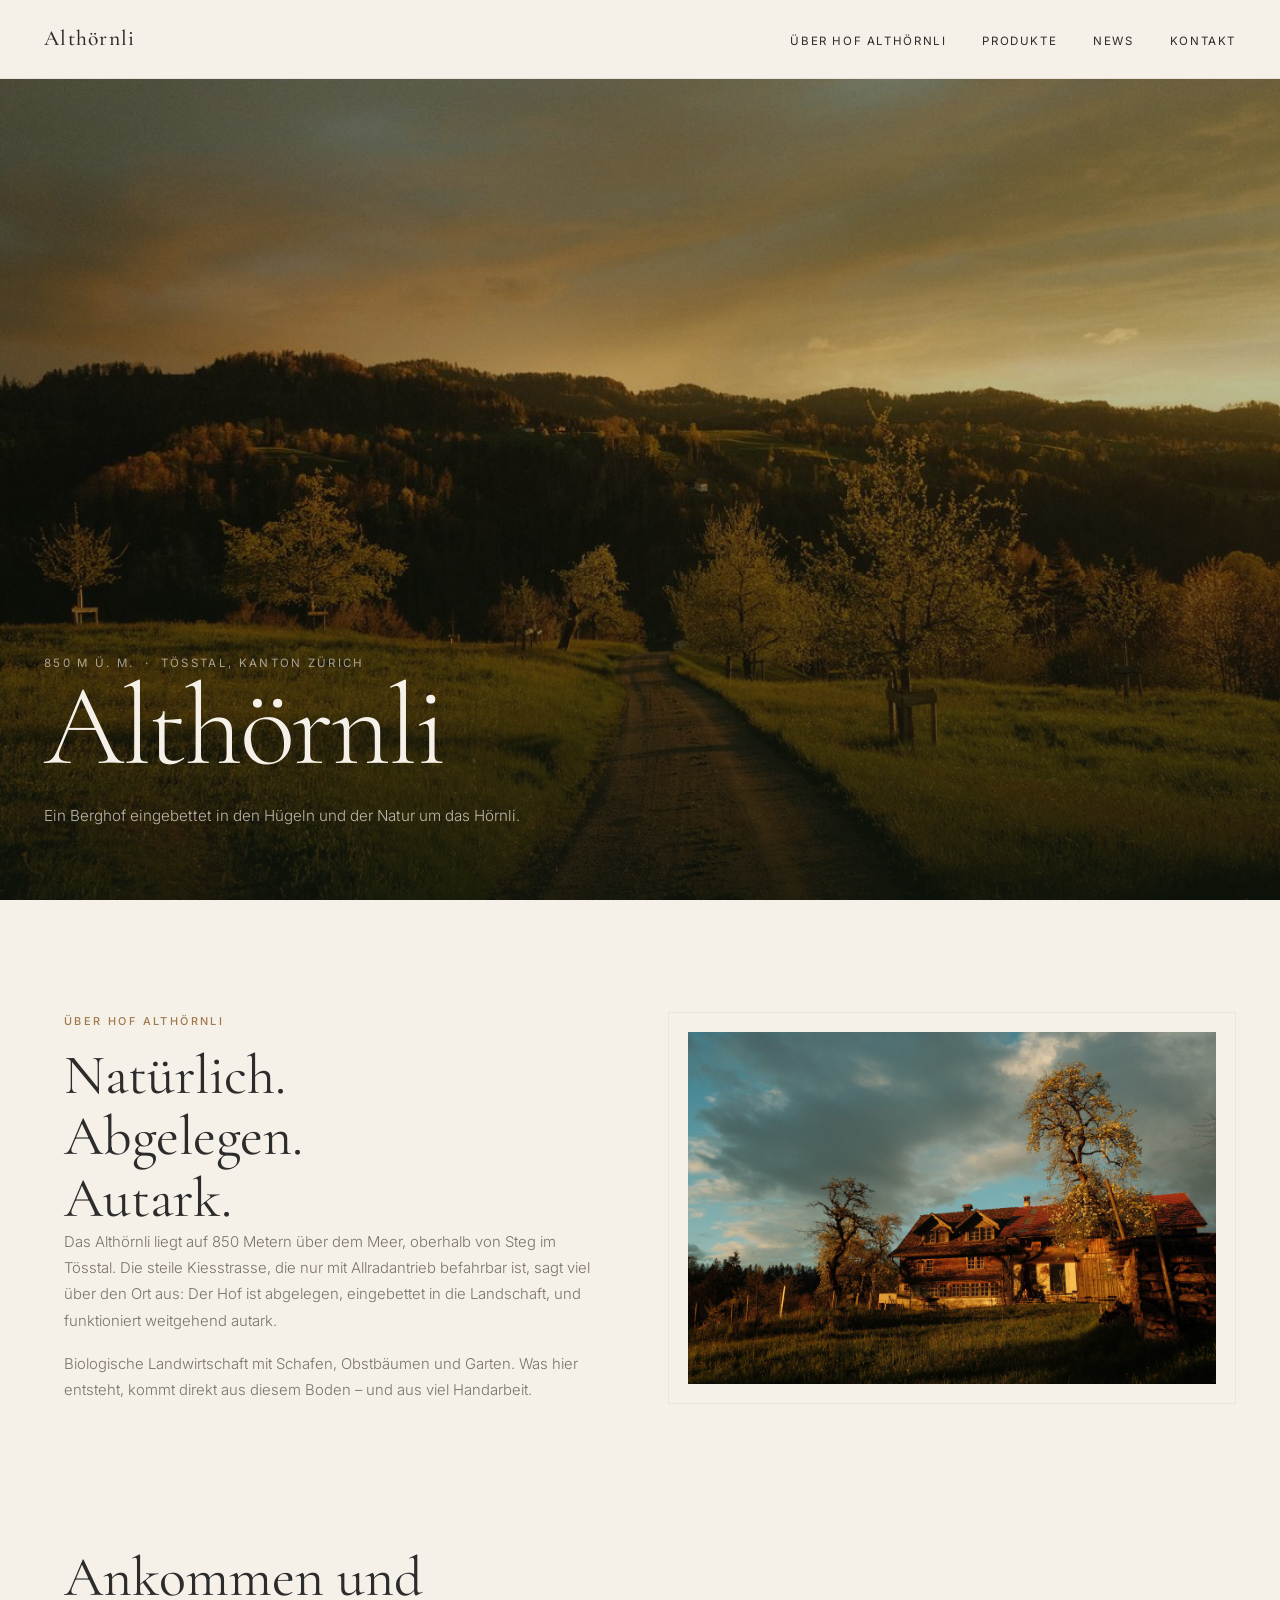
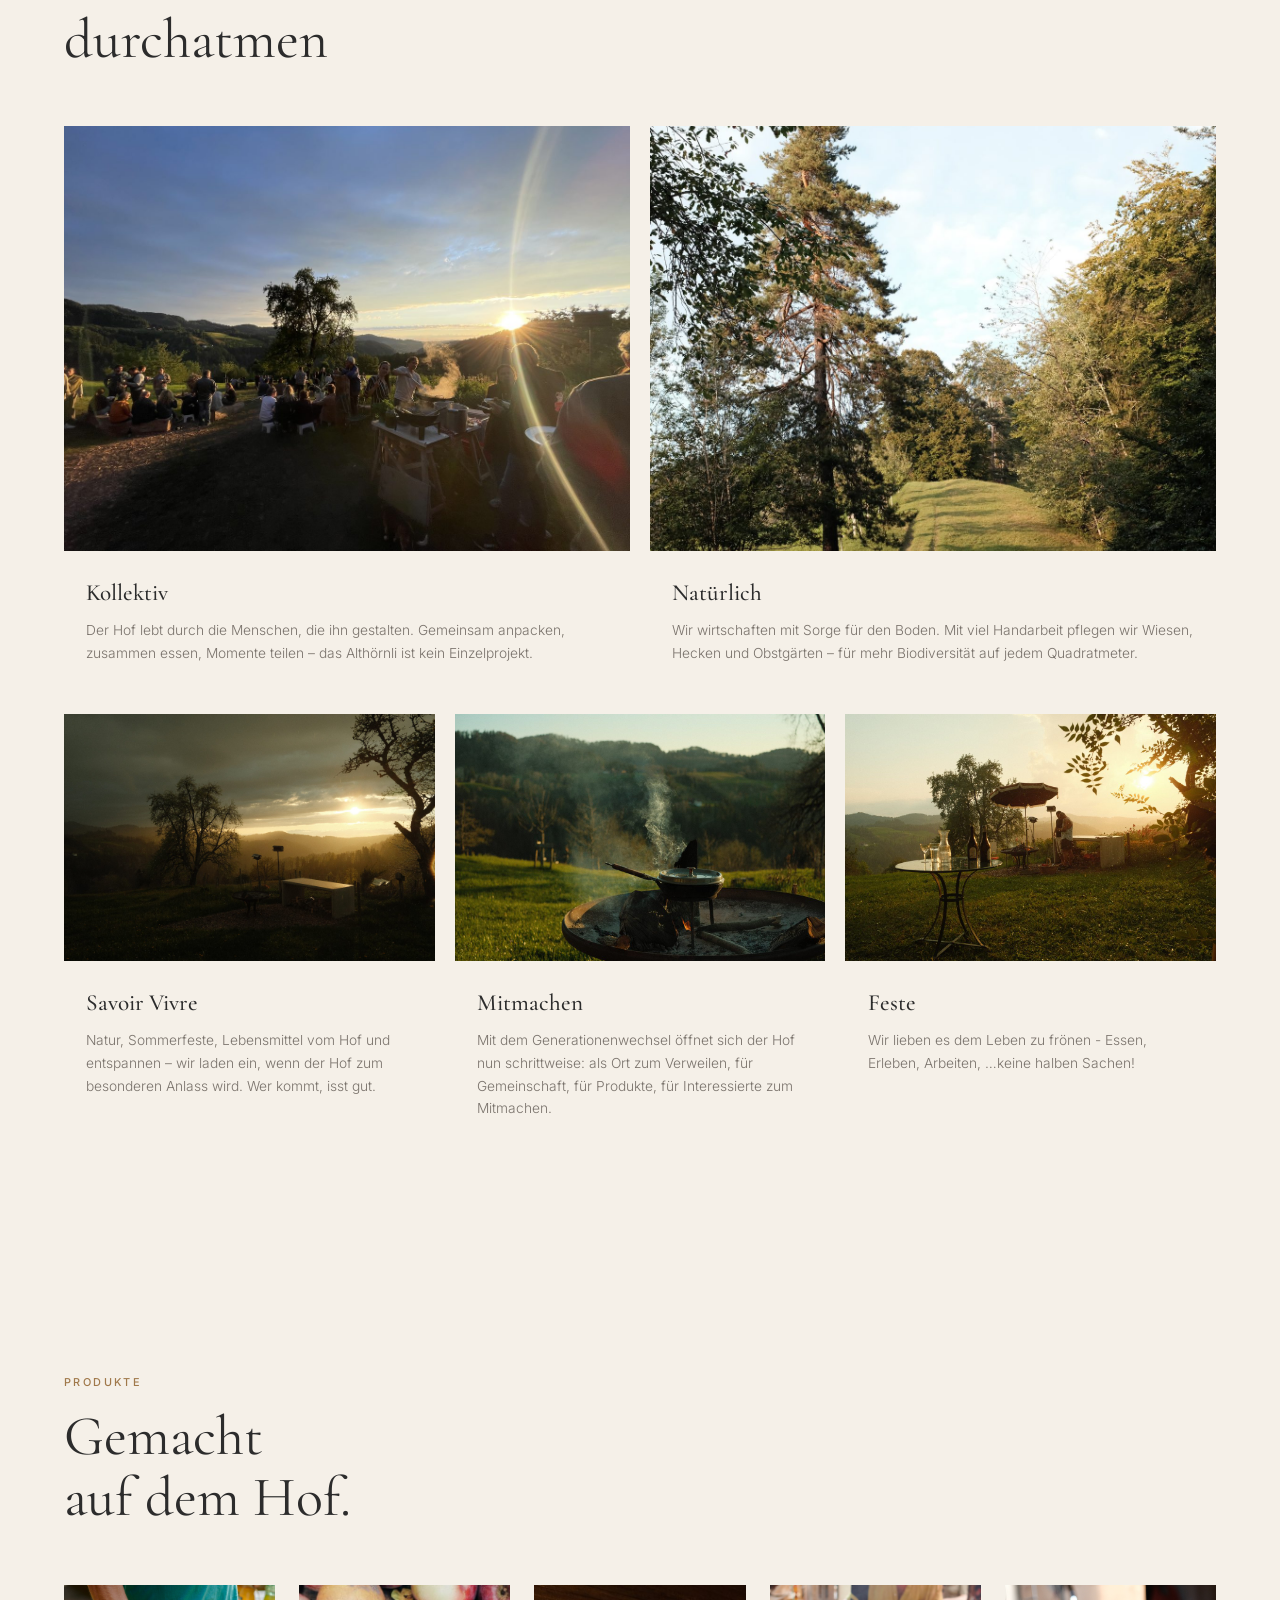
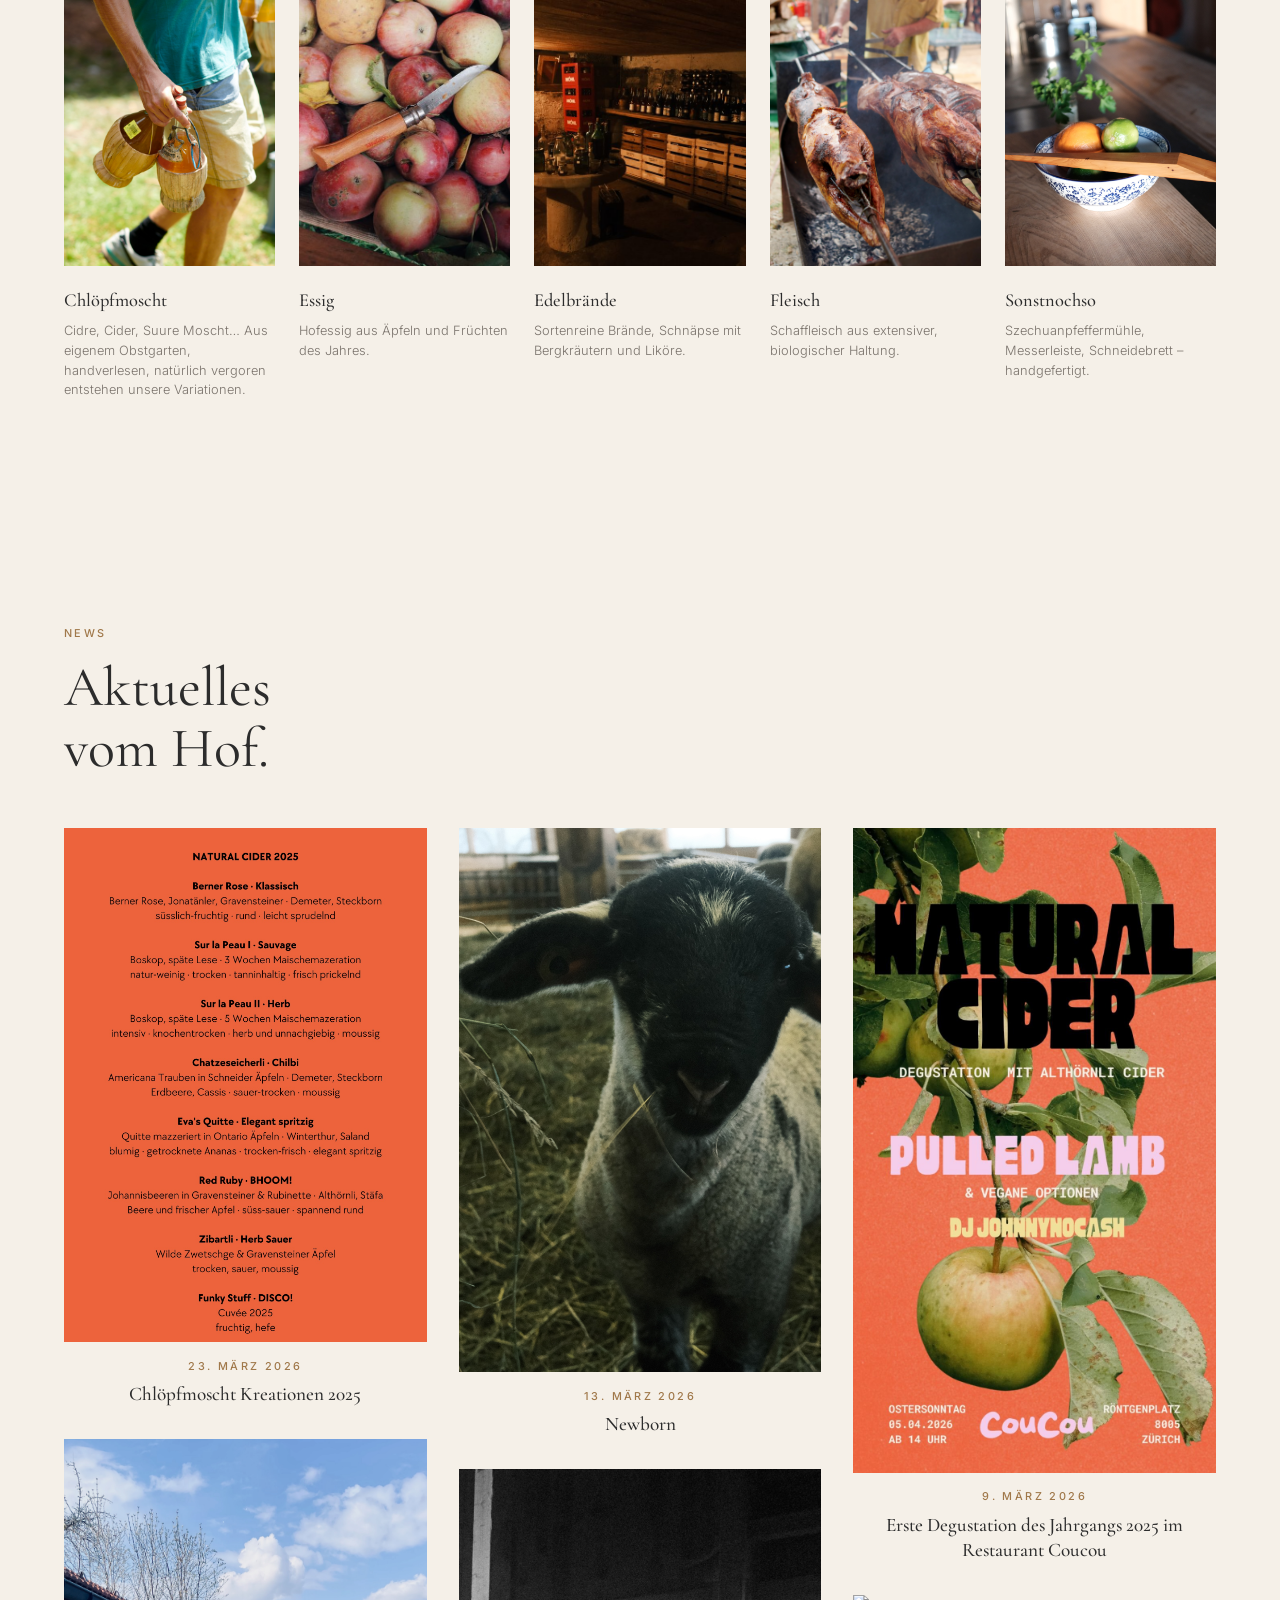
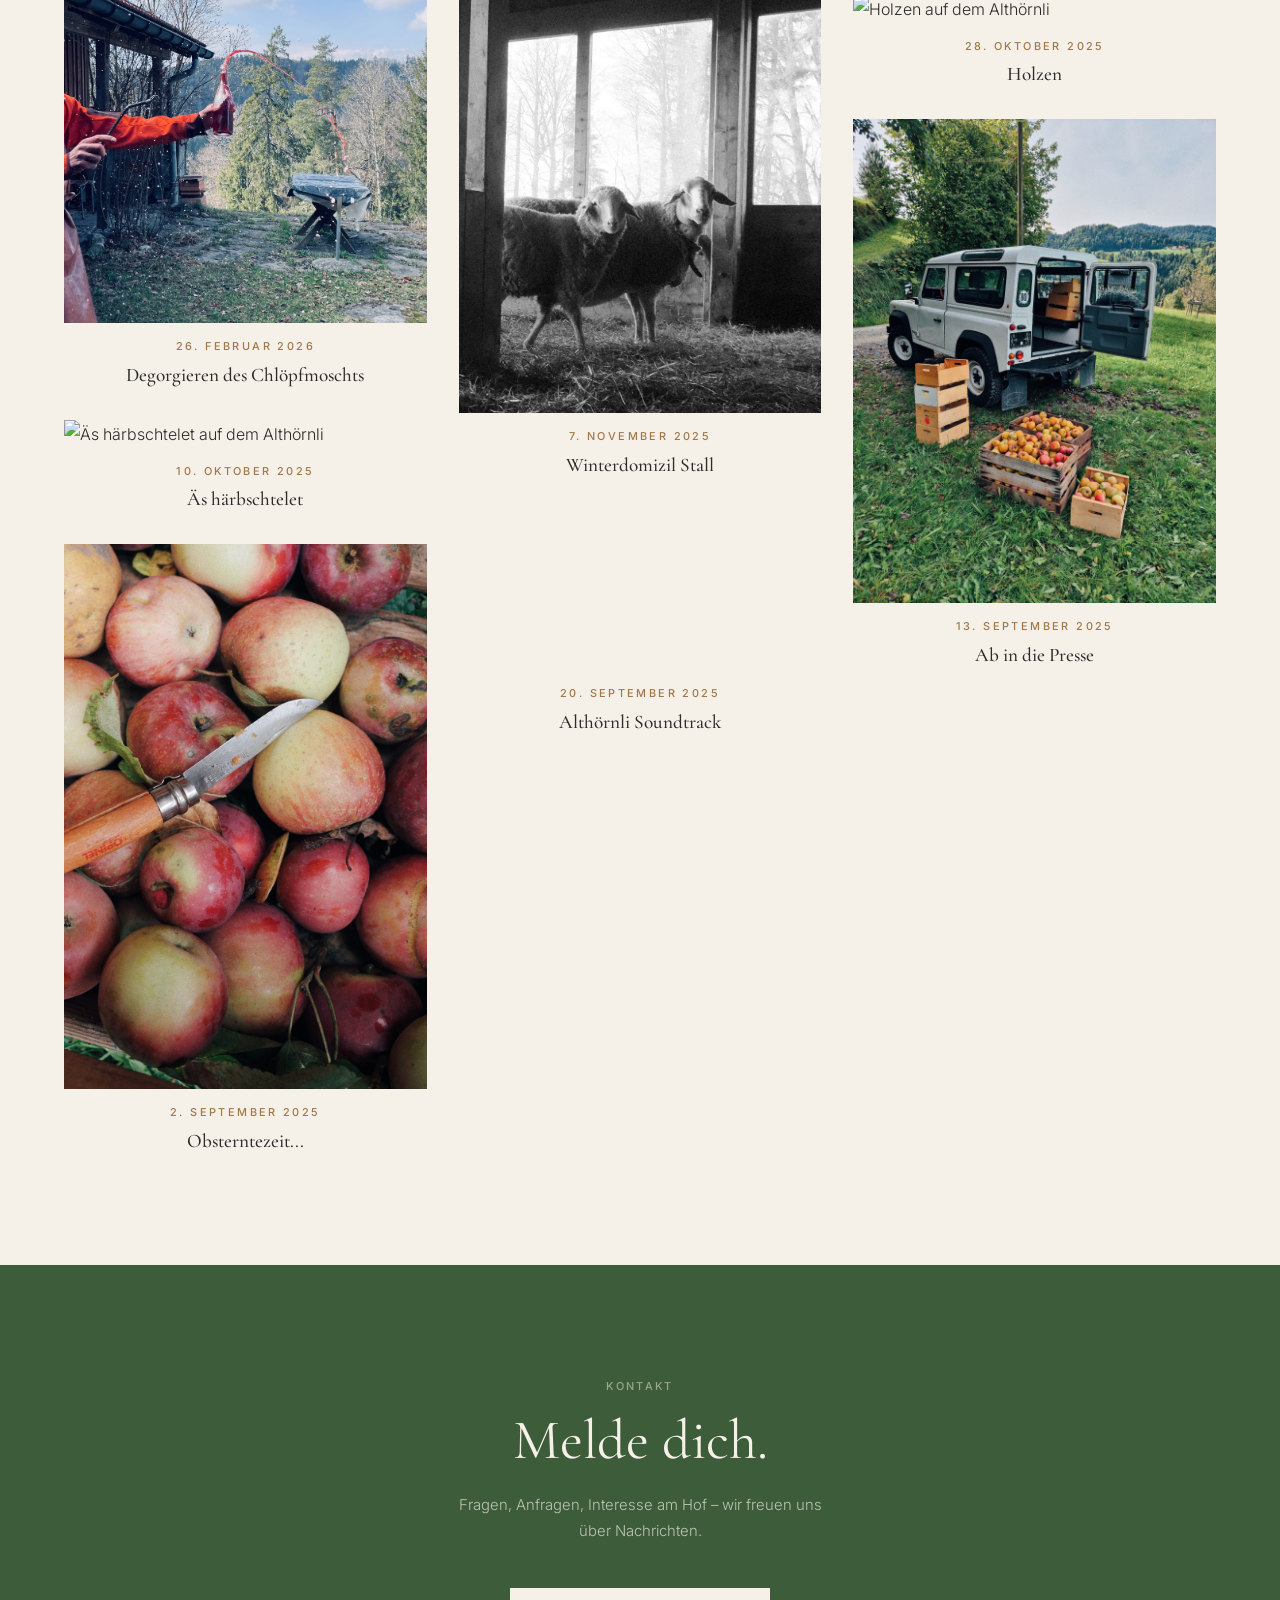
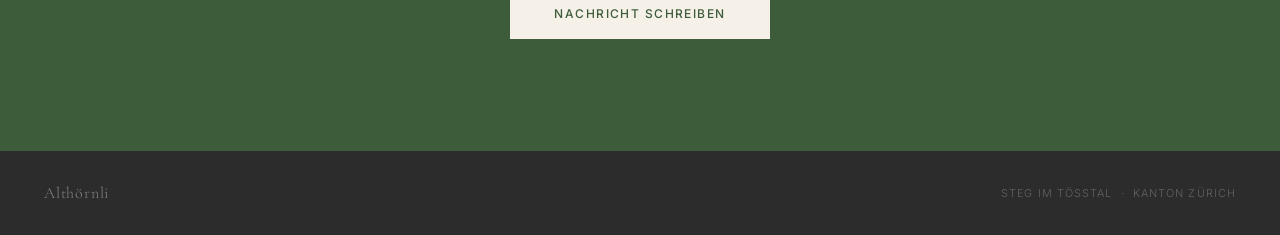
==== commit e0876531: "Rename 'Freundlich' to 'Kollektiv' with new description Co-Authored-By: Claude Sonnet 4.6 <noreply@a" ====
--- a/index.html
+++ b/index.html
@@ -63,8 +63,8 @@
           <img src="images/verweilen-veranstaltung.jpg" alt="Veranstaltung auf dem Althörnli">
         </div>
         <div class="verweilen-card-body">
-          <h3>Freundlich</h3>
-          <p>Menschen und das Zusammensein liegen uns am Herzen. Wir verbringen gerne Zeit in Gemeinschaft, geniessen gemeinsame Momente und Sonnenuntergänge.</p>
+          <h3>Kollektiv</h3>
+          <p>Der Hof lebt durch die Menschen, die ihn gestalten. Gemeinsam anpacken, zusammen essen, Momente teilen – das Althörnli ist kein Einzelprojekt.</p>
         </div>
       </div>
 
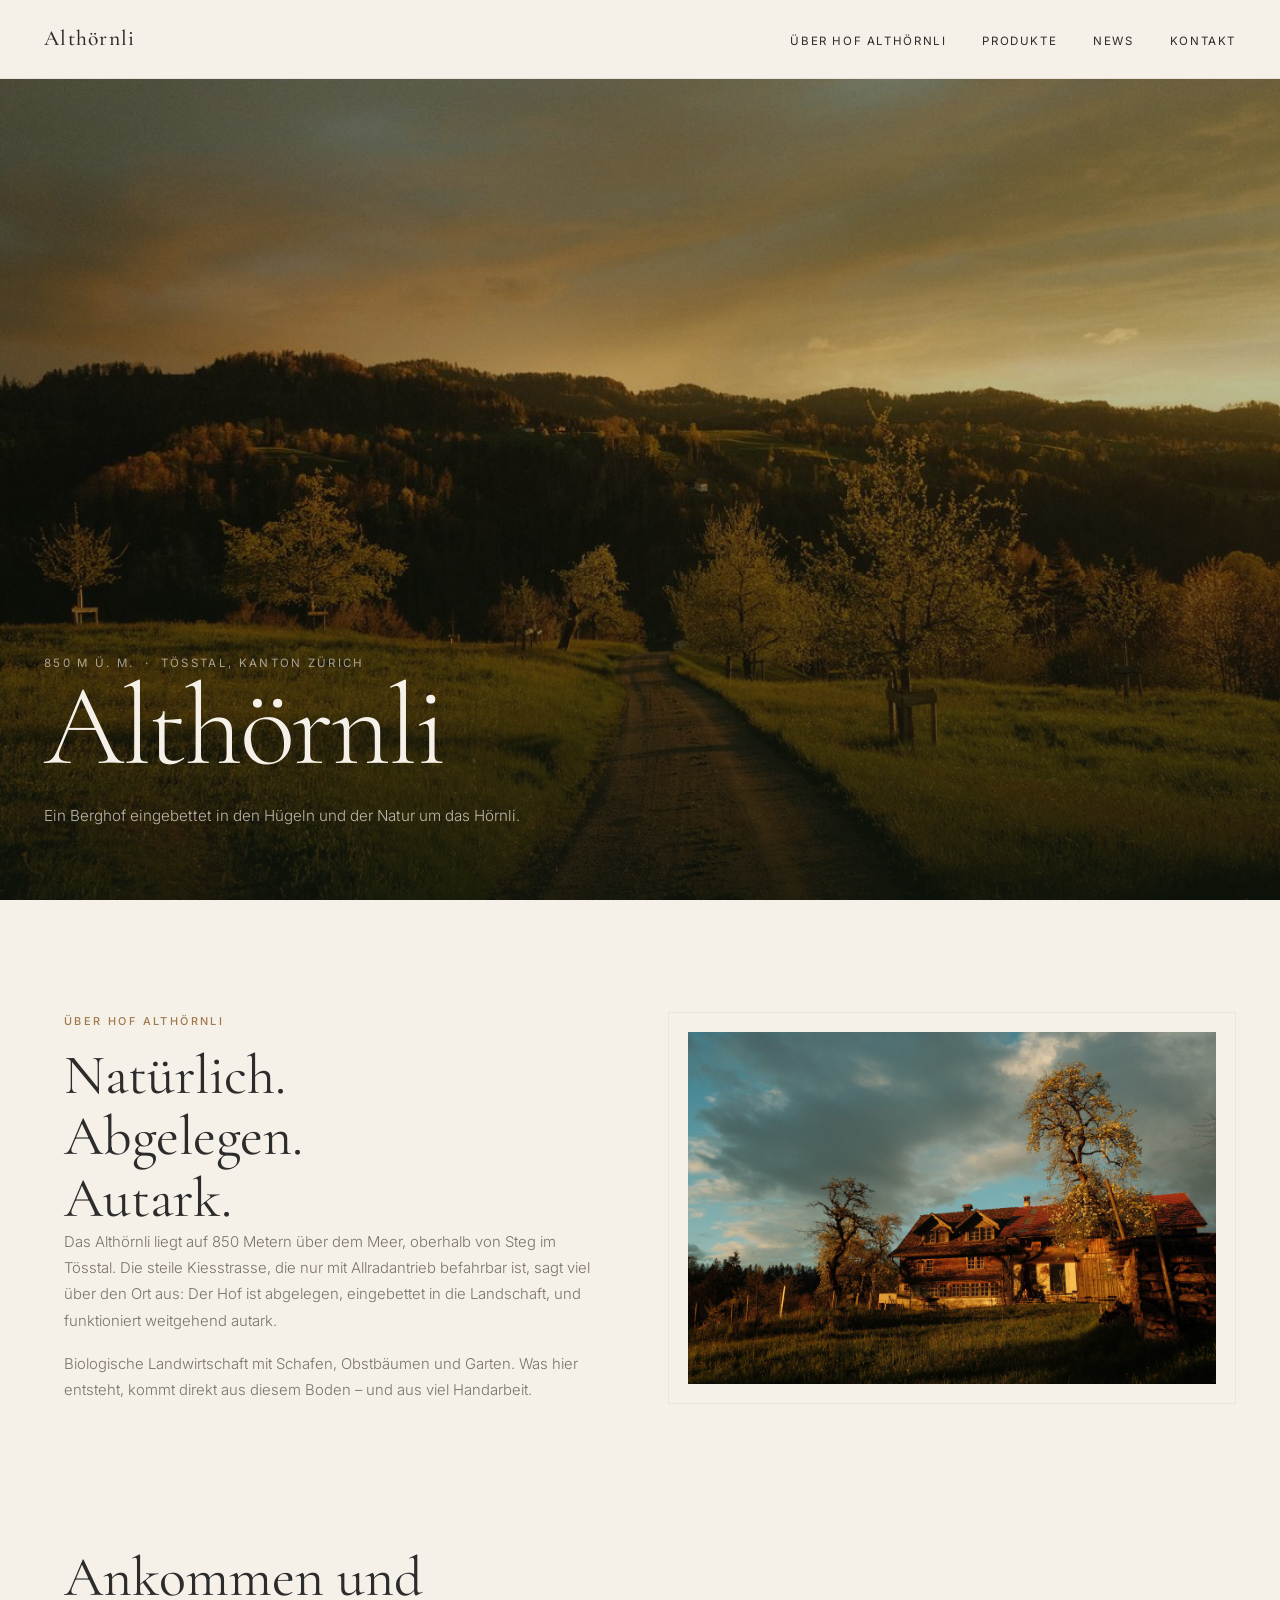
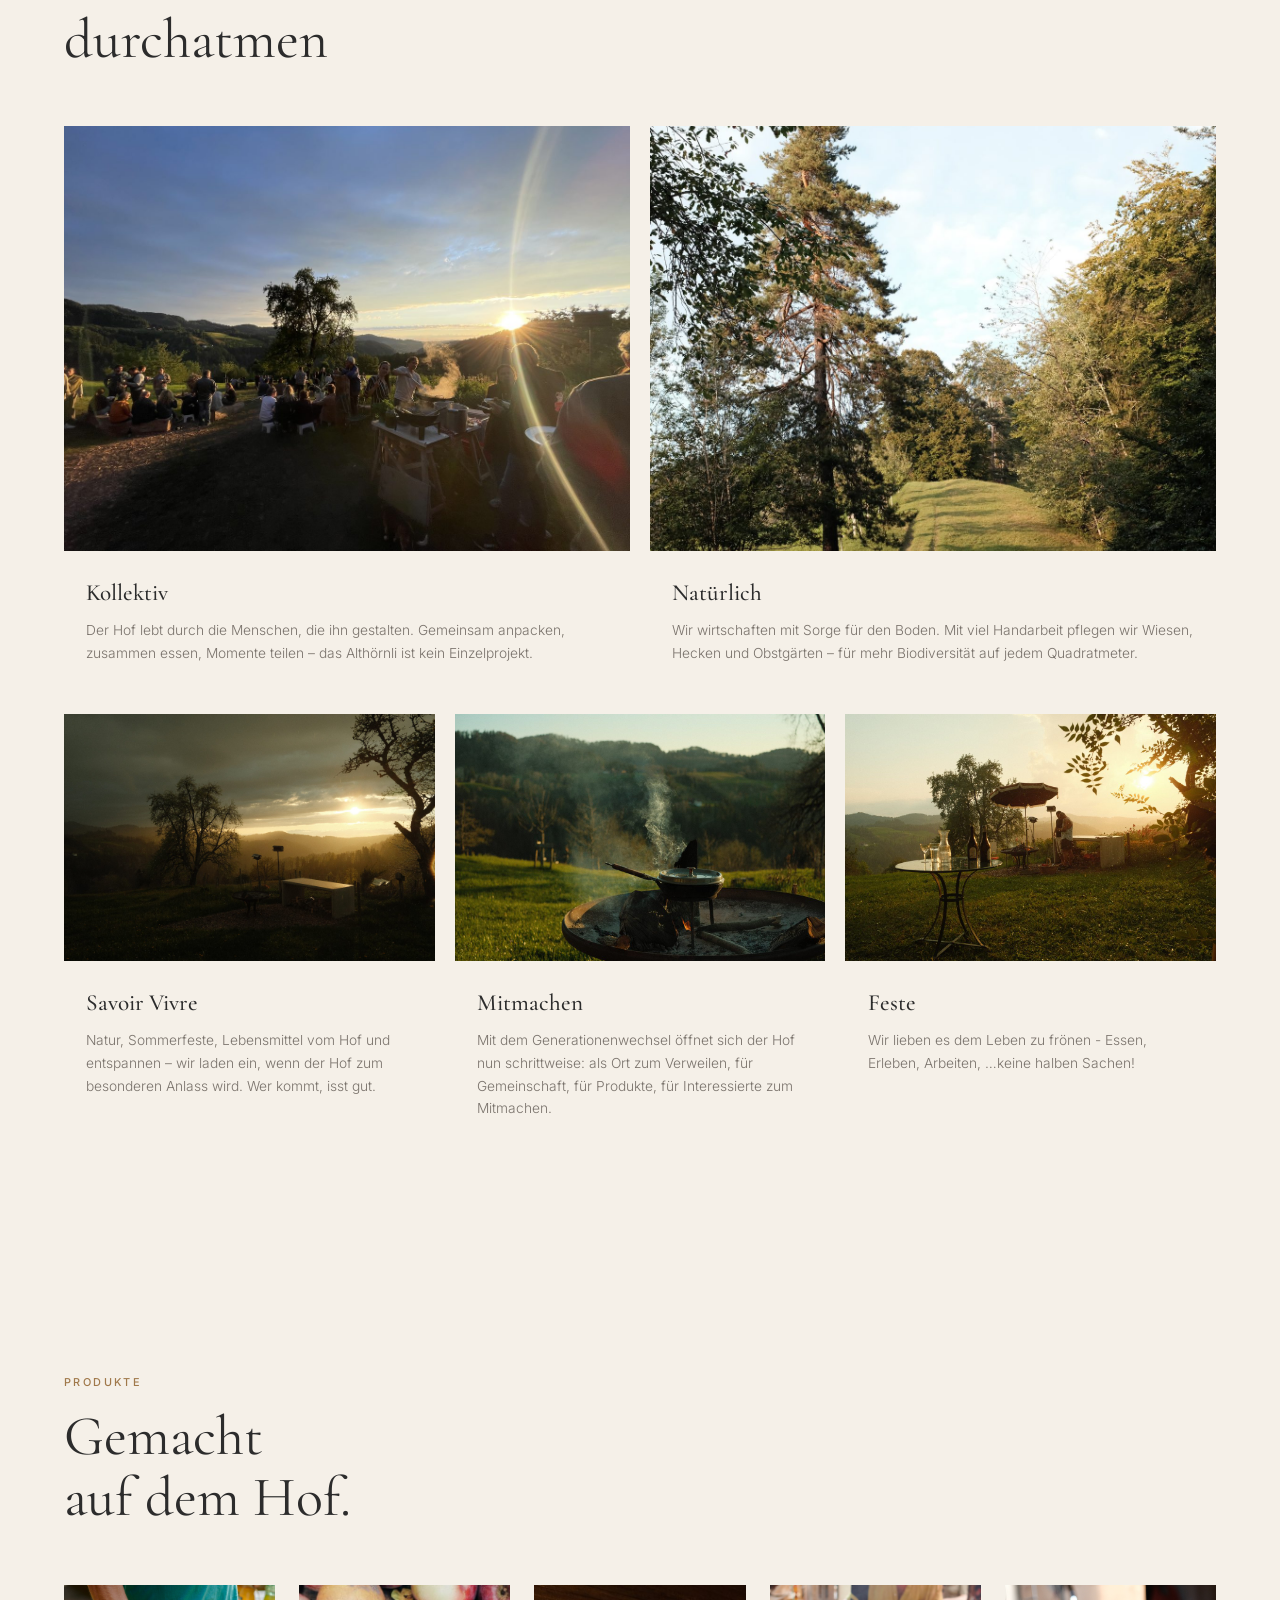
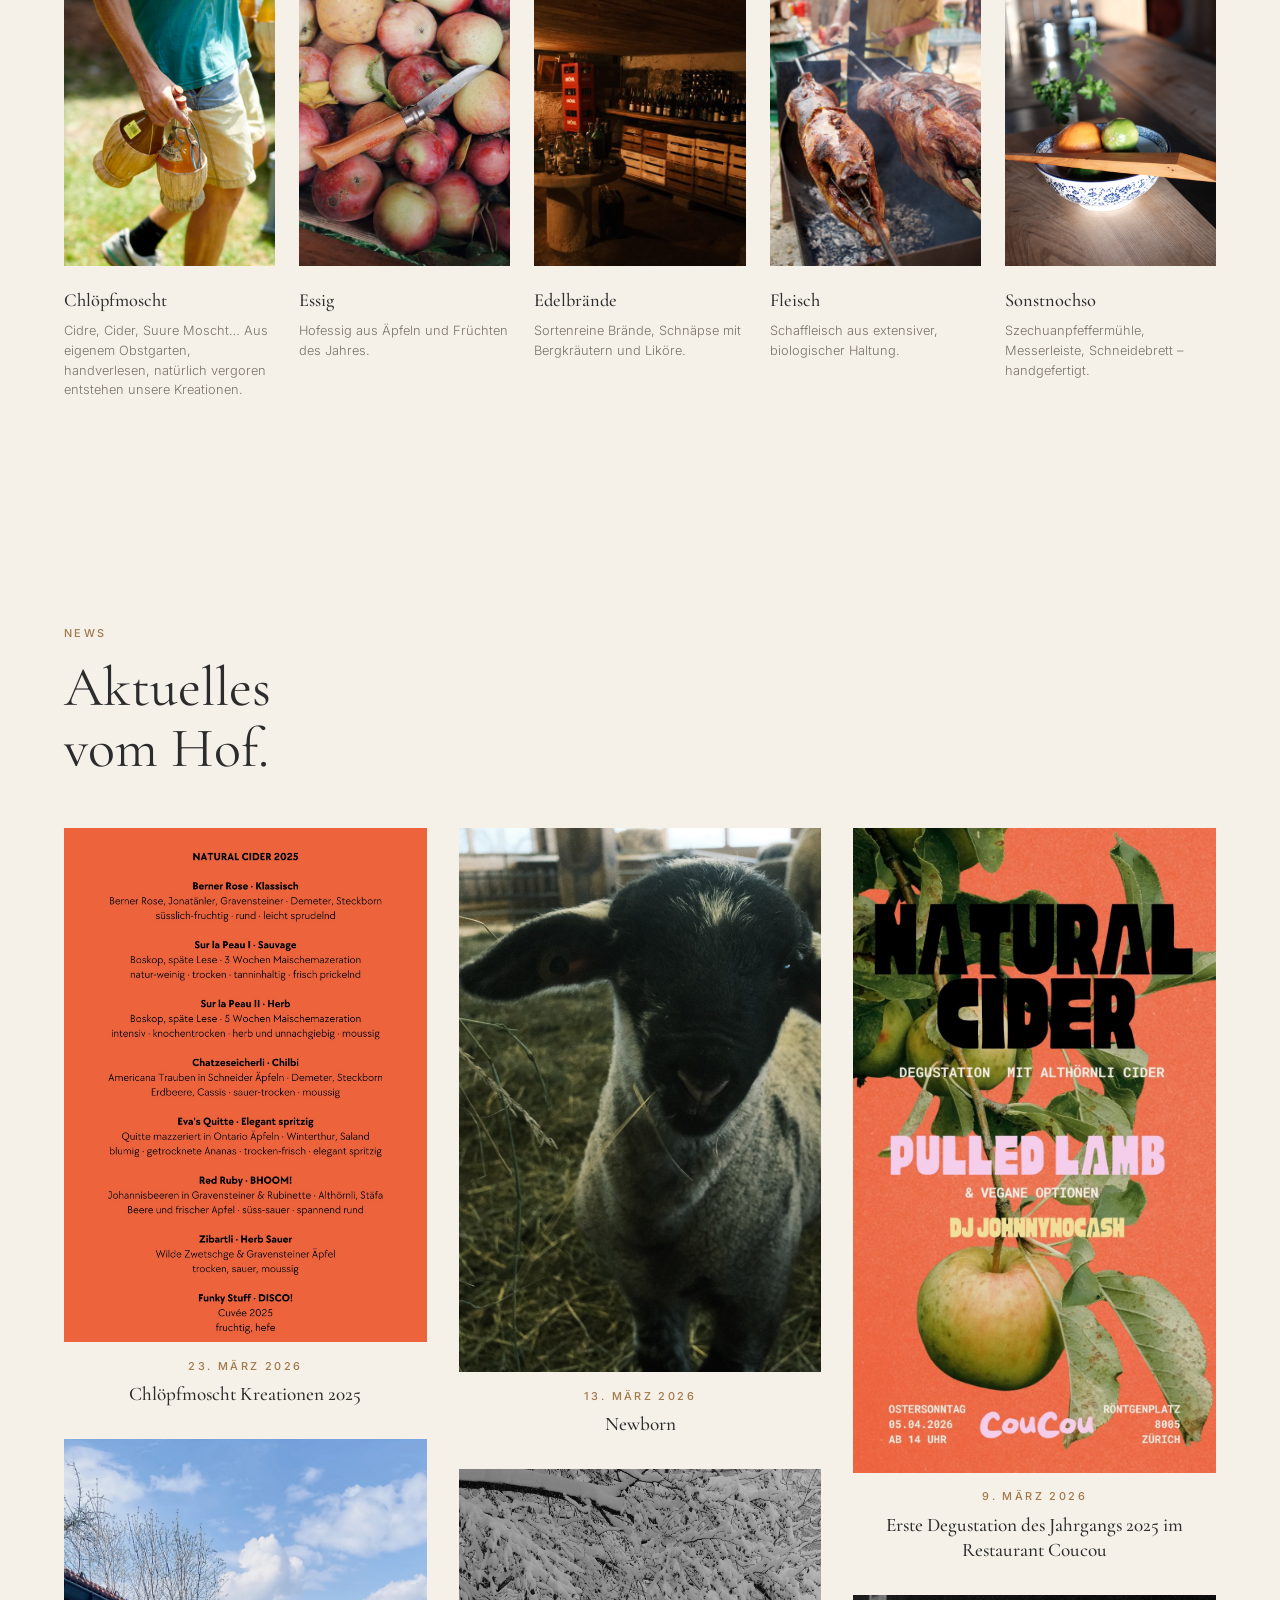
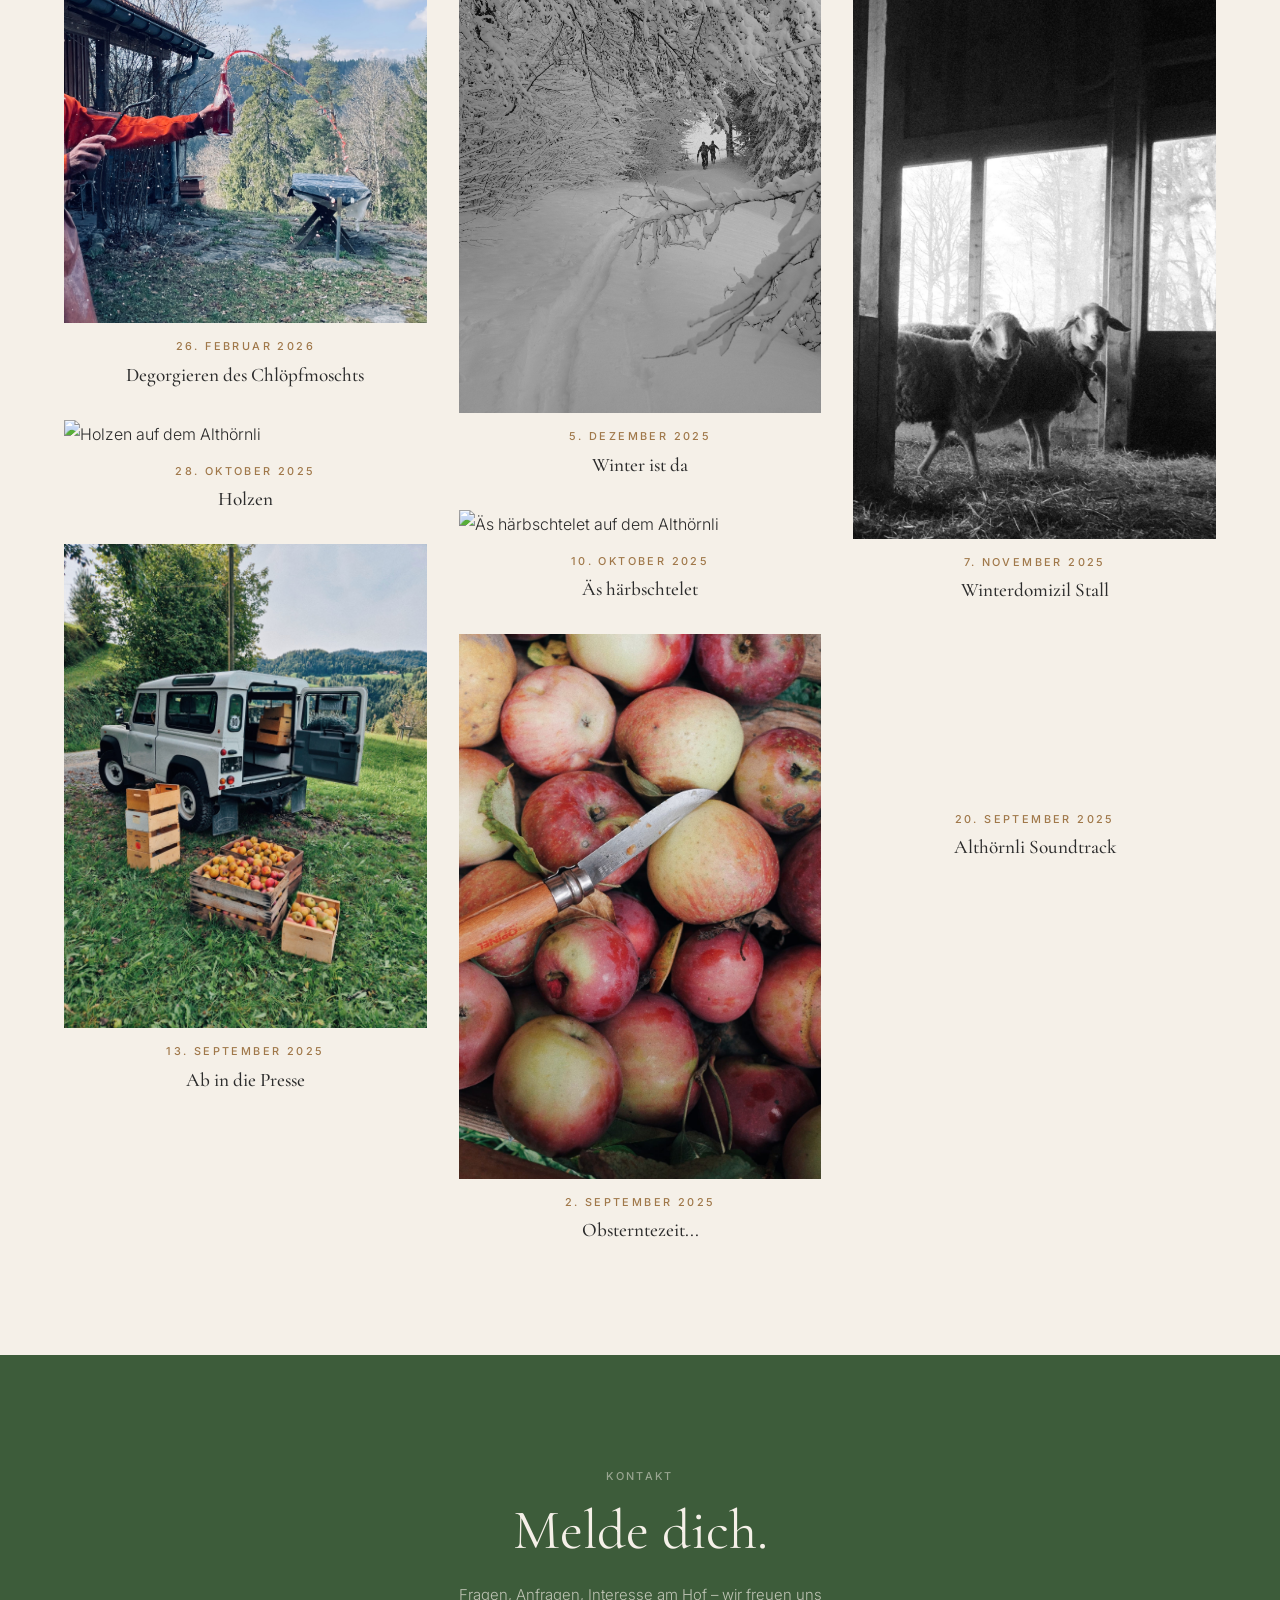
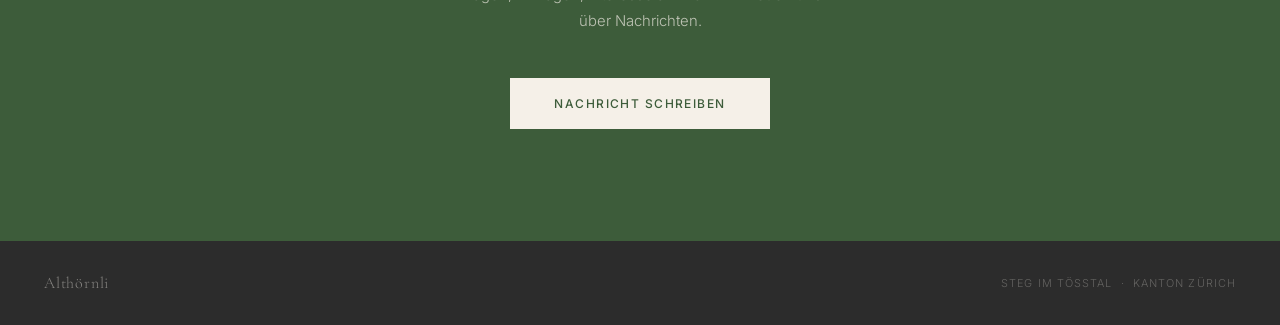
==== commit 469c3335: "Add news post: Winter ist da (5. Dezember 2025) Co-Authored-By: Claude Sonnet 4.6 <noreply@anthropic" ====
--- a/index.html
+++ b/index.html
@@ -126,7 +126,7 @@
             <img src="images/produkte-cider.jpg" alt="Chlöpfmoscht vom Althörnli" style="object-position: center top;">
           </div>
           <div class="produkt-name">Chlöpfmoscht</div>
-          <div class="produkt-desc">Cidre, Cider, Suure Moscht… Aus eigenem Obstgarten, handverlesen, natürlich vergoren entstehen unsere Variationen.</div>
+          <div class="produkt-desc">Cidre, Cider, Suure Moscht… Aus eigenem Obstgarten, handverlesen, natürlich vergoren entstehen unsere Kreationen.</div>
         </div>
 
         <div class="produkt-card">
@@ -212,6 +212,16 @@
           <div class="news-caption">
             <span class="news-date">26. Februar 2026</span>
             <span class="news-title">Degorgieren des Chlöpfmoschts</span>
+          </div>
+        </div>
+
+        <div class="news-item">
+          <div class="news-flyer">
+            <img src="images/news-Winter-2025.jpg" alt="Winter auf dem Althörnli">
+          </div>
+          <div class="news-caption">
+            <span class="news-date">5. Dezember 2025</span>
+            <span class="news-title">Winter ist da</span>
           </div>
         </div>
 
